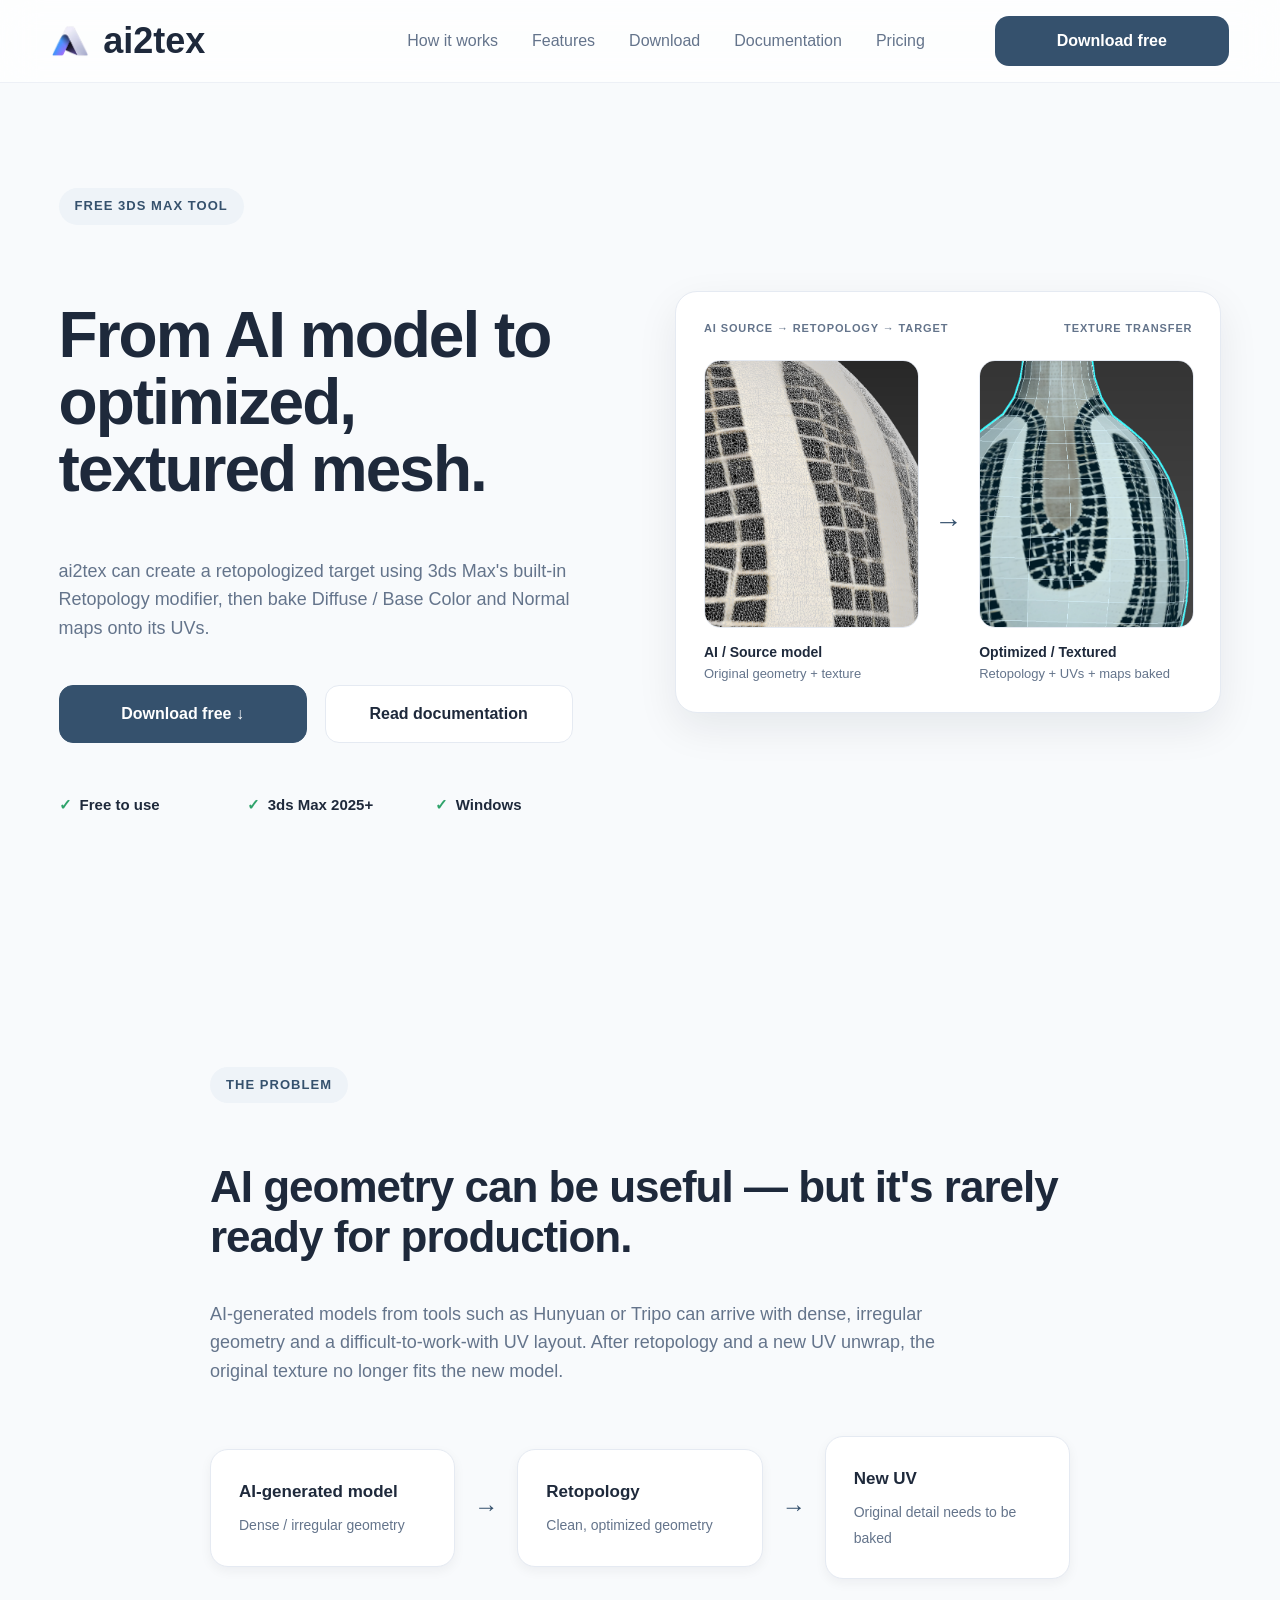
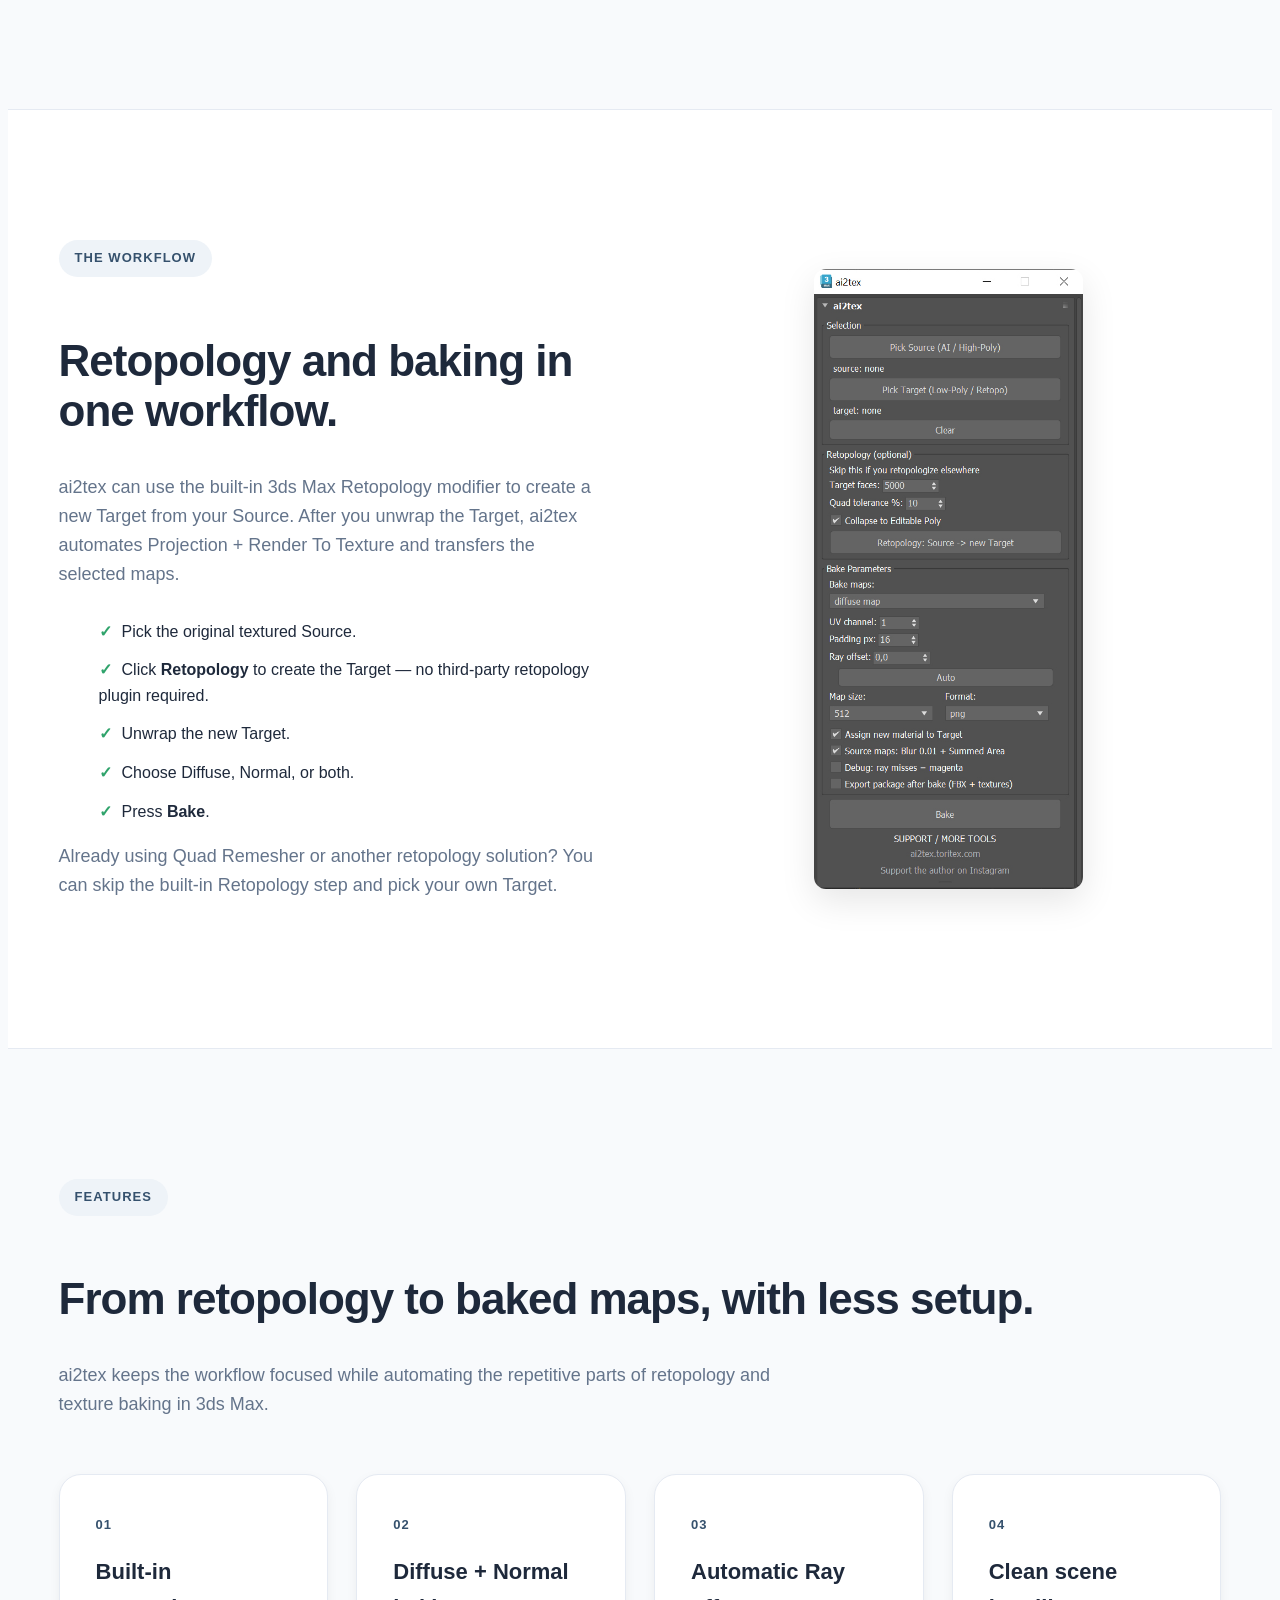
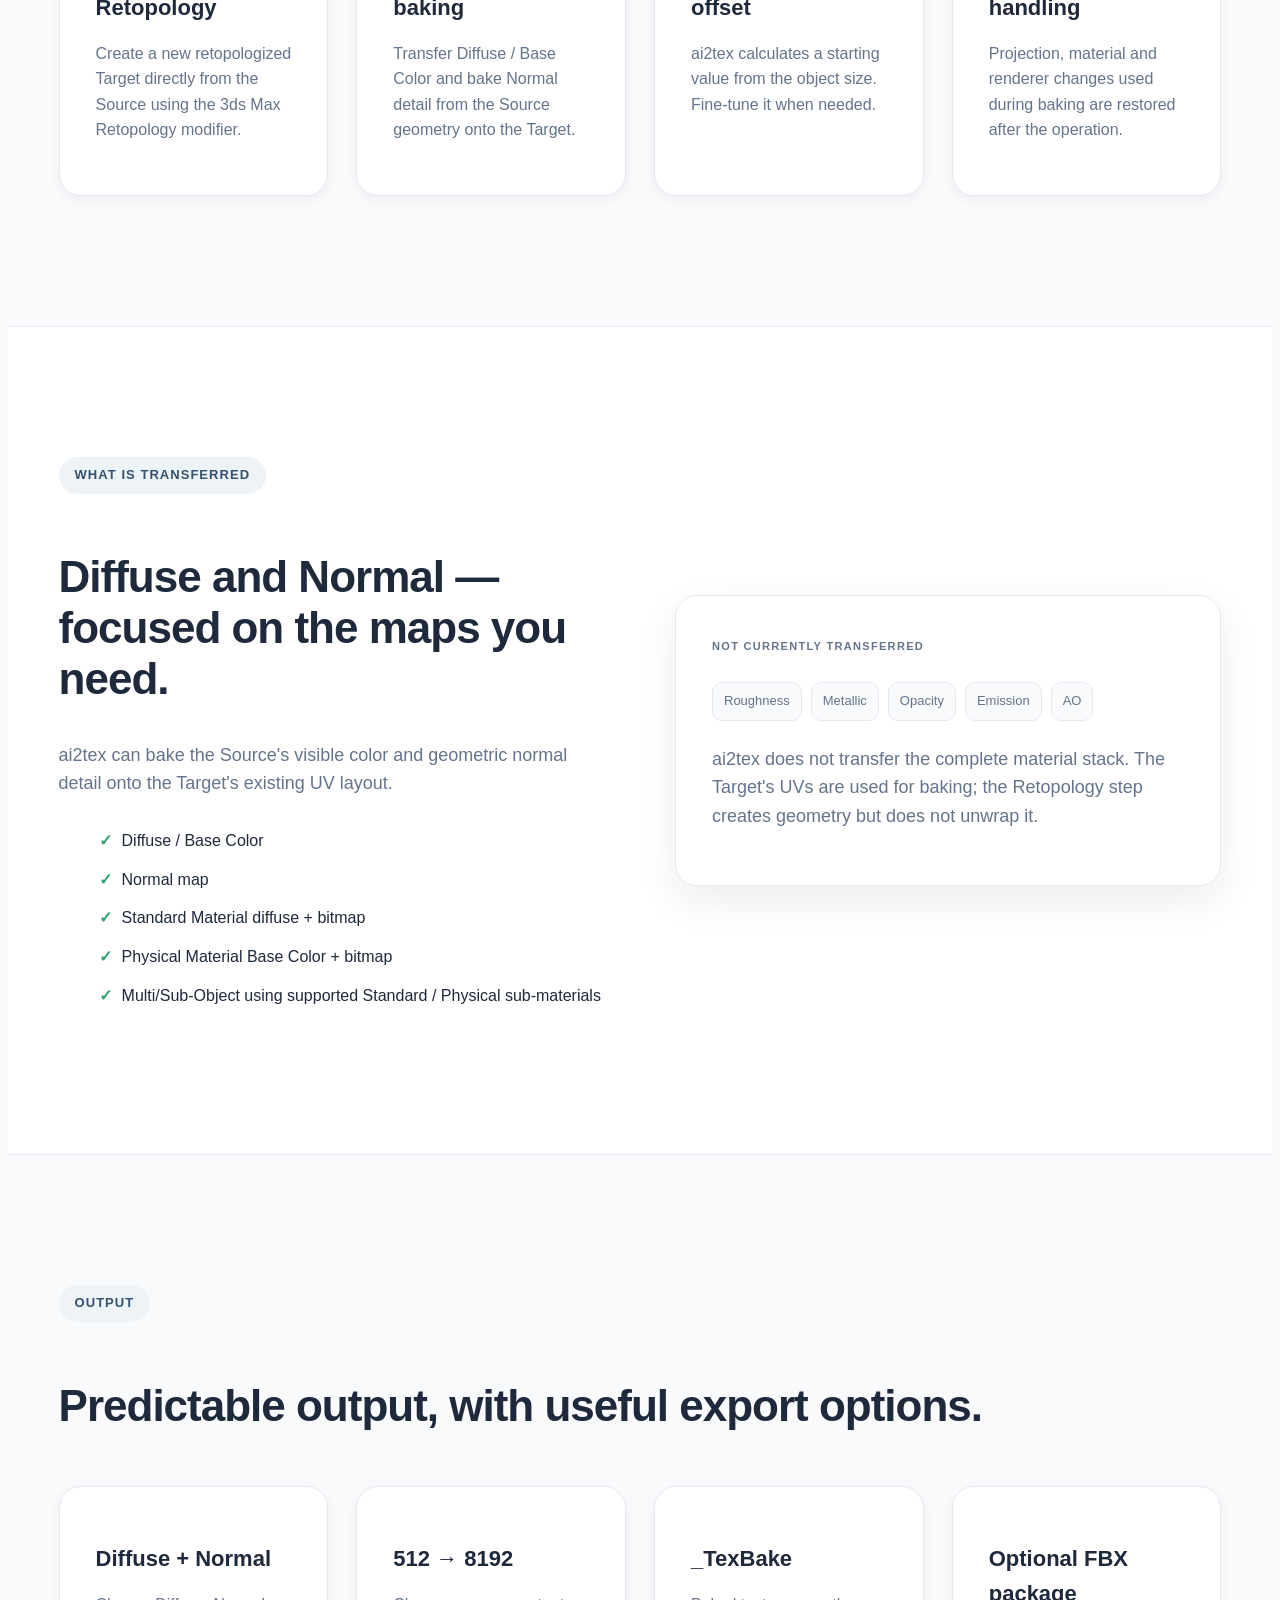
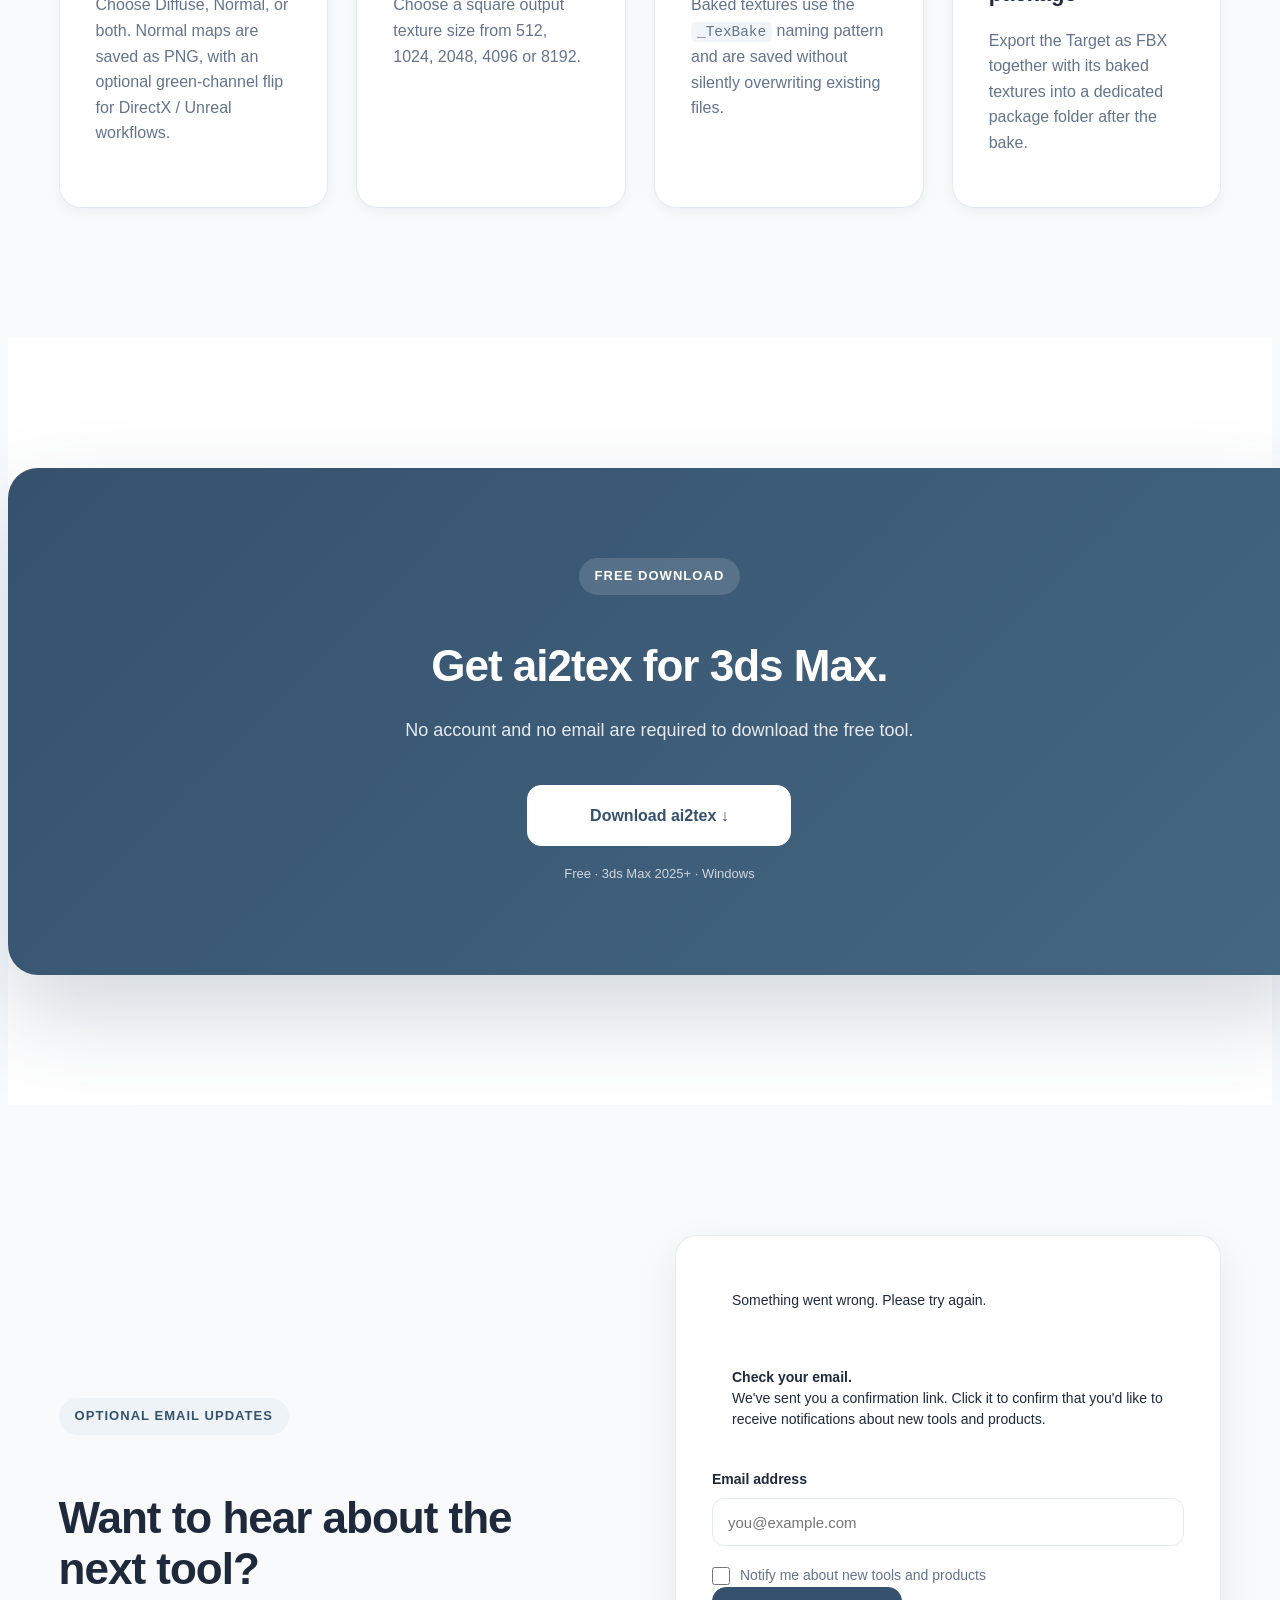
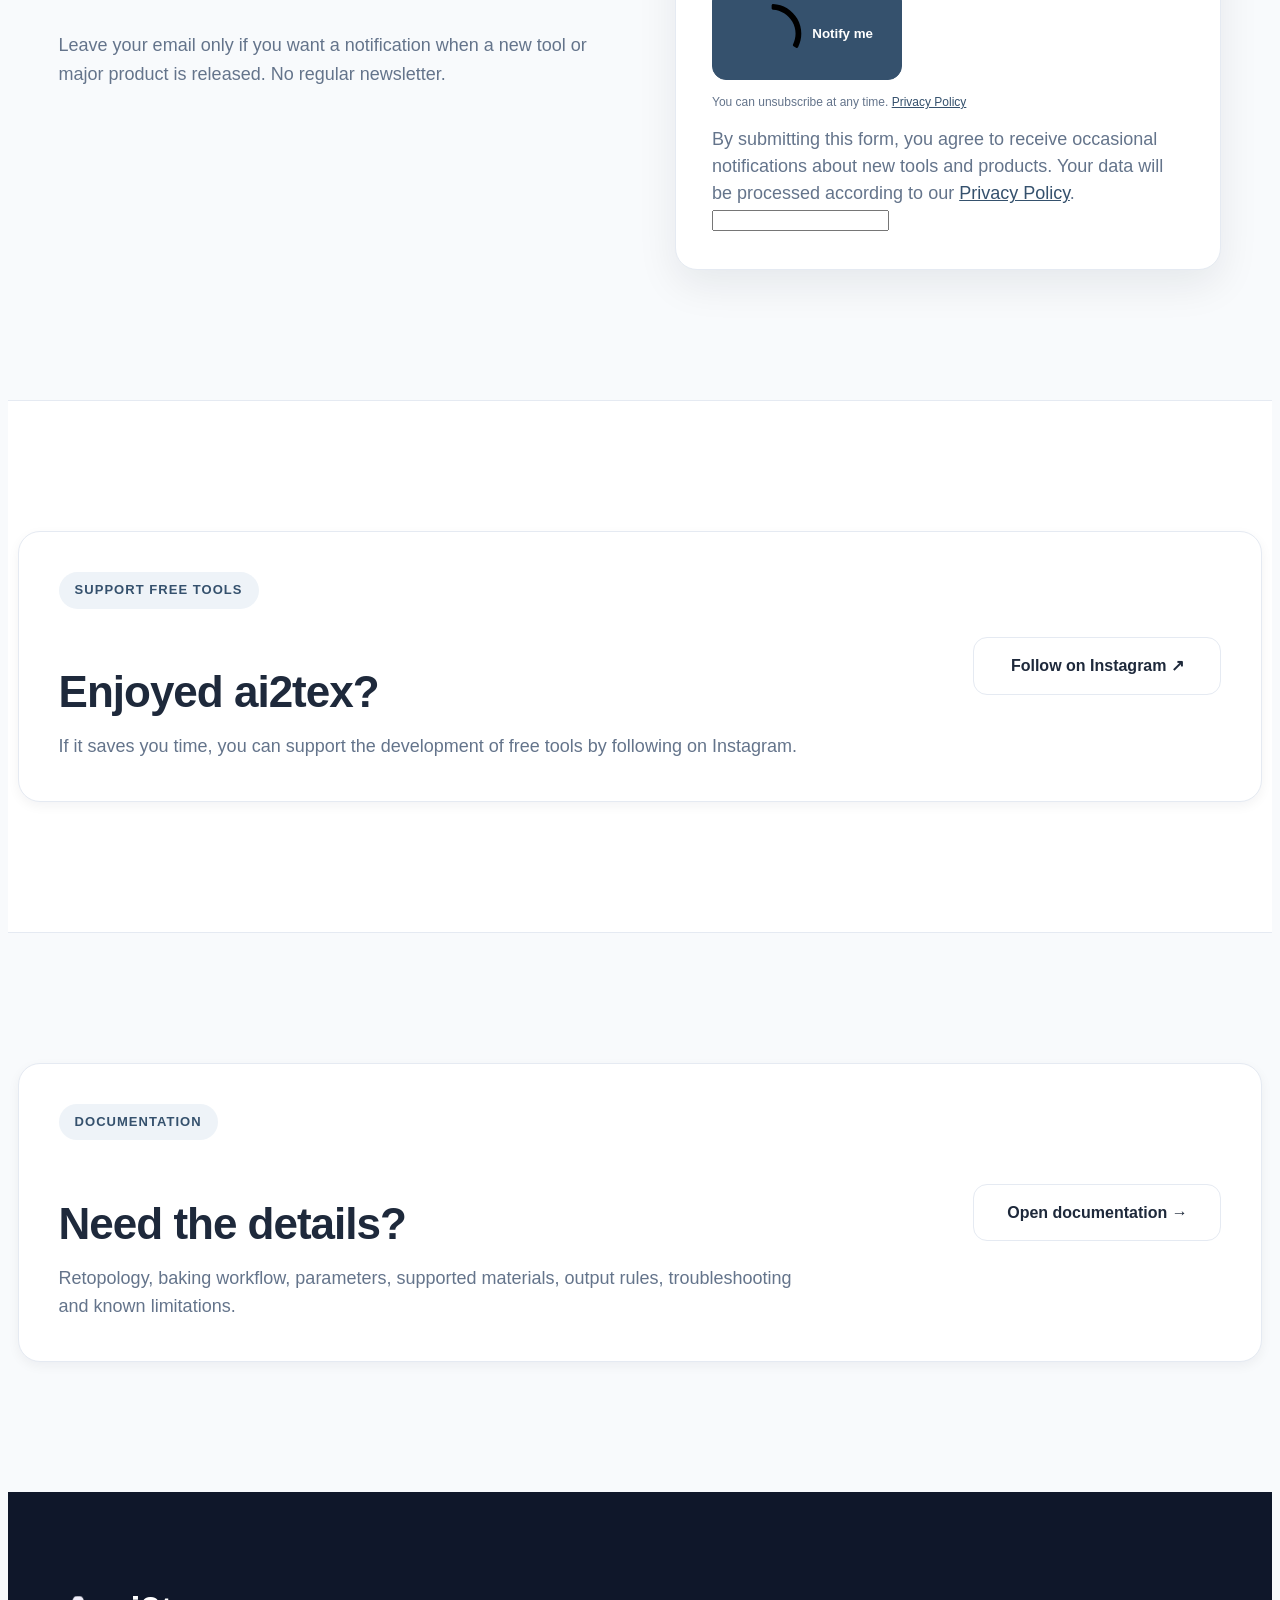
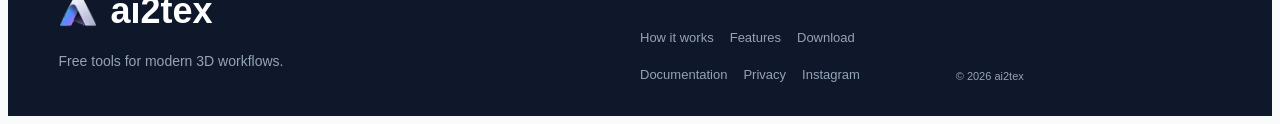
==== index.html @ 50cab3fb "Add files via upload" ====
<!doctype html>
<html lang="en">

<head>
<meta charset="utf-8">
<meta name="viewport" content="width=device-width,initial-scale=1">

<meta name="description" content="ai2tex is a free 3ds Max tool for retopologizing AI-generated models with built-in 3ds Max Retopology, then baking Diffuse / Base Color and Normal maps onto a UV-mapped target.">

<title>ai2tex — Free 3ds Max Retopology &amp; Texture Transfer Tool</title>

<link rel="canonical" href="https://ai2tex.toritex.com/">
<meta property="og:type" content="website">
<meta property="og:site_name" content="ai2tex">
<meta property="og:title" content="ai2tex — Free 3ds Max Retopology &amp; Texture Transfer Tool">
<meta property="og:description" content="Free 3ds Max tool for retopologizing AI-generated models with built-in 3ds Max Retopology, then baking Diffuse / Base Color and Normal maps onto a UV-mapped target.">
<meta property="og:url" content="https://ai2tex.toritex.com/">
<meta property="og:image" content="https://ai2tex.toritex.com/assets/ai2tex-after.jpg">
<meta name="twitter:card" content="summary_large_image">
<meta name="twitter:title" content="ai2tex — Free 3ds Max Retopology &amp; Texture Transfer Tool">
<meta name="twitter:description" content="Free 3ds Max tool for retopologizing AI-generated models with built-in 3ds Max Retopology, then baking Diffuse / Base Color and Normal maps onto a UV-mapped target.">
<meta name="twitter:image" content="https://ai2tex.toritex.com/assets/ai2tex-after.jpg">

<link rel="icon" href="assets/logo-light.svg" type="image/svg+xml">
<link rel="stylesheet" href="style.css">
<link
  rel="stylesheet"
  href="https://sibforms.com/forms/end-form/build/sib-styles.css"
>
<script type="application/ld+json">
{
  "@context": "https://schema.org",
  "@type": "SoftwareApplication",
  "name": "ai2tex",
  "url": "https://ai2tex.toritex.com/",
  "description": "Free 3ds Max tool for retopologizing AI-generated models with built-in 3ds Max Retopology, then baking Diffuse / Base Color and Normal maps onto a UV-mapped target.",
  "applicationCategory": "DesignApplication",
  "operatingSystem": "Windows",
  "downloadUrl": "https://ai2tex.toritex.com/downloads/ai2tex.zip",
  "softwareRequirements": "3ds Max 2025 or newer, Windows",
  "offers": {
    "@type": "Offer",
    "price": "0",
    "priceCurrency": "USD"
  }
}
</script>
</head>


<body>

<header class="header">
  <div class="container nav">

    <a class="brand" href="index.html">
      <img class="brand-mark" src="assets/logo-mark.svg" alt="">
      <span>ai2tex</span>
    </a>

    <nav class="navlinks">
      <a href="#how">How it works</a>
      <a href="#features">Features</a>
      <a href="#download">Download</a>
      <a href="documentation.html">Documentation</a>
      <a href="pricing.html">Pricing</a>
    </nav>

    <a class="navbtn" href="#download">Download free</a>

  </div>
</header>


<main>


<!-- =========================
     HERO
     ========================= -->

<section class="hero">

  <div class="container hero-grid">

    <div>

      <div class="eyebrow">FREE 3DS MAX TOOL</div>

      <h1>From AI model to optimized, textured mesh.</h1>

      <p class="lead">
        ai2tex can create a retopologized target using 3ds Max's built-in
        Retopology modifier, then bake Diffuse / Base Color and Normal maps
        onto its UVs.
      </p>

      <div class="actions">
        <a class="btn primary" href="#download">Download free ↓</a>
        <a class="btn secondary" href="documentation.html">Read documentation</a>
      </div>

      <div class="meta">
        <span>Free to use</span>
        <span>3ds Max 2025+</span>
        <span>Windows</span>
      </div>

    </div>


    <div class="hero-visual">

      <div class="visual-title">
        <span>AI SOURCE → RETOPOLOGY → TARGET</span>
        <span>TEXTURE TRANSFER</span>
      </div>

      <div class="models">

        <div class="model-card">

          <div class="model-image">
            <img src="assets/ai2tex-before.jpg" alt="AI generated source model">
          </div>

          <div class="model-label">AI / Source model</div>
          <div class="model-note">Original geometry + texture</div>

        </div>


        <div class="arrow">→</div>


        <div class="model-card">

          <div class="model-image">
            <img src="assets/ai2tex-after.jpg" alt="Optimized textured model">
          </div>

          <div class="model-label">Optimized / Textured</div>
          <div class="model-note">Retopology + UVs + maps baked</div>

        </div>

      </div>

    </div>

  </div>

</section>



<!-- =========================
     PROBLEM
     ========================= -->

<section class="section">

  <div class="container narrow">

    <div class="eyebrow">THE PROBLEM</div>

    <h2>AI geometry can be useful — but it's rarely ready for production.</h2>

    <p class="body">
      AI-generated models from tools such as Hunyuan or Tripo can arrive
      with dense, irregular geometry and a difficult-to-work-with UV layout.
      After retopology and a new UV unwrap, the original texture no longer
      fits the new model.
    </p>

    <div class="flow">

      <div class="flow-card">
        <b>AI-generated model</b>
        <span>Dense / irregular geometry</span>
      </div>

      <i class="flow-arrow">→</i>

      <div class="flow-card">
        <b>Retopology</b>
        <span>Clean, optimized geometry</span>
      </div>

      <i class="flow-arrow">→</i>

      <div class="flow-card">
        <b>New UV</b>
        <span>Original detail needs to be baked</span>
      </div>

    </div>

  </div>

</section>



<!-- =========================
     WORKFLOW
     ========================= -->

<section id="how" class="section soft">

  <div class="container two">

    <div>

      <div class="eyebrow">THE WORKFLOW</div>

      <h2>Retopology and baking in one workflow.</h2>

      <p class="body">
        ai2tex can use the built-in 3ds Max Retopology modifier to create
        a new Target from your Source. After you unwrap the Target,
        ai2tex automates Projection + Render To Texture and transfers
        the selected maps.
      </p>

      <ul class="clean">
        <li>Pick the original textured Source.</li>
        <li>Click <b>Retopology</b> to create the Target — no third-party retopology plugin required.</li>
        <li>Unwrap the new Target.</li>
        <li>Choose Diffuse, Normal, or both.</li>
        <li>Press <b>Bake</b>.</li>
      </ul>

      <p class="body">
        Already using Quad Remesher or another retopology solution?
        You can skip the built-in Retopology step and pick your own Target.
      </p>

    </div>


    <div class="workflow-image">

      <img
        src="assets/a2texui.jpg"
        alt="ai2tex interface in 3ds Max"
      >

    </div>

  </div>

</section>



<!-- =========================
     FEATURES
     ========================= -->

<section id="features" class="section">

  <div class="container">

    <div class="eyebrow">FEATURES</div>

    <h2>From retopology to baked maps, with less setup.</h2>

    <p class="body">
      ai2tex keeps the workflow focused while automating the repetitive
      parts of retopology and texture baking in 3ds Max.
    </p>


    <div class="cards four">

      <article class="card">

        <strong>01</strong>

        <h3>Built-in Retopology</h3>

        <p>
          Create a new retopologized Target directly from the Source
          using the 3ds Max Retopology modifier.
        </p>

      </article>


      <article class="card">

        <strong>02</strong>

        <h3>Diffuse + Normal baking</h3>

        <p>
          Transfer Diffuse / Base Color and bake Normal detail from
          the Source geometry onto the Target.
        </p>

      </article>


      <article class="card">

        <strong>03</strong>

        <h3>Automatic Ray offset</h3>

        <p>
          ai2tex calculates a starting value from the object size.
          Fine-tune it when needed.
        </p>

      </article>


      <article class="card">

        <strong>04</strong>

        <h3>Clean scene handling</h3>

        <p>
          Projection, material and renderer changes used during baking
          are restored after the operation.
        </p>

      </article>

    </div>

  </div>

</section>



<!-- =========================
     TRANSFER SCOPE
     ========================= -->

<section class="section soft">

  <div class="container two">

    <div>

      <div class="eyebrow">WHAT IS TRANSFERRED</div>

      <h2>Diffuse and Normal — focused on the maps you need.</h2>

      <p class="body">
        ai2tex can bake the Source's visible color and geometric normal
        detail onto the Target's existing UV layout.
      </p>

      <ul class="clean">
        <li>Diffuse / Base Color</li>
        <li>Normal map</li>
        <li>Standard Material diffuse + bitmap</li>
        <li>Physical Material Base Color + bitmap</li>
        <li>Multi/Sub-Object using supported Standard / Physical sub-materials</li>
      </ul>

    </div>


    <div class="scope">

      <small>NOT CURRENTLY TRANSFERRED</small>

      <div class="tags">
        <span class="tag">Roughness</span>
        <span class="tag">Metallic</span>
        <span class="tag">Opacity</span>
        <span class="tag">Emission</span>
        <span class="tag">AO</span>
      </div>

      <p class="body">
        ai2tex does not transfer the complete material stack.
        The Target's UVs are used for baking; the Retopology step
        creates geometry but does not unwrap it.
      </p>

    </div>

  </div>

</section>



<!-- =========================
     OUTPUT
     ========================= -->

<section class="section">

  <div class="container">

    <div class="eyebrow">OUTPUT</div>

    <h2>Predictable output, with useful export options.</h2>


    <div class="cards four">

      <article class="card">

        <h3>Diffuse + Normal</h3>

        <p>
          Choose Diffuse, Normal, or both. Normal maps are saved as PNG,
          with an optional green-channel flip for DirectX / Unreal workflows.
        </p>

      </article>


      <article class="card">

        <h3>512 → 8192</h3>

        <p>
          Choose a square output texture size from 512, 1024, 2048,
          4096 or 8192.
        </p>

      </article>


      <article class="card">

        <h3>_TexBake</h3>

        <p>
          Baked textures use the <span class="code">_TexBake</span>
          naming pattern and are saved without silently overwriting
          existing files.
        </p>

      </article>


      <article class="card">

        <h3>Optional FBX package</h3>

        <p>
          Export the Target as FBX together with its baked textures
          into a dedicated package folder after the bake.
        </p>

      </article>

    </div>

  </div>

</section>



<!-- =========================
     DOWNLOAD
     ========================= -->

<section id="download" class="section download">

  <div class="container download-box">

    <div class="eyebrow">FREE DOWNLOAD</div>

    <h2>Get ai2tex for 3ds Max.</h2>

    <p class="body">
      No account and no email are required to download the free tool.
    </p>

    <a class="btn primary large" href="downloads/ai2tex.zip">
      Download ai2tex ↓
    </a>

    <div class="download-meta">
      Free · 3ds Max 2025+ · Windows
    </div>

  </div>

</section>


<!-- =========================
     OPTIONAL EMAIL
     ========================= -->

<section class="section">

  <div class="container two">

    <div>

      <div class="eyebrow">OPTIONAL EMAIL UPDATES</div>

      <h2>Want to hear about the next tool?</h2>

      <p class="body">
        Leave your email only if you want a notification when a new tool
        or major product is released. No regular newsletter.
      </p>

    </div>


    <div class="email">

      <!-- Begin Brevo Form -->

      <div
        class="sib-form"
        style="text-align:left;background-color:transparent;padding:0!important;"
      >

        <div id="sib-form-container" class="sib-form-container">

          <!-- Error message -->

          <div
            id="error-message"
            class="sib-form-message-panel"
            role="alert"
          >

            <div class="sib-form-message-panel__text">

              <span class="sib-form-message-panel__inner-text">
                Something went wrong. Please try again.
              </span>

            </div>

          </div>


          <!-- Success message -->

          <div
            id="success-message"
            class="sib-form-message-panel"
            role="status"
          >

            <div class="sib-form-message-panel__text">

              <span class="sib-form-message-panel__inner-text">
                <strong>Check your email.</strong><br>
                We've sent you a confirmation link. Click it to confirm that
                you'd like to receive notifications about new tools and products.
              </span>

            </div>

          </div>


          <div
            id="sib-container"
            class="sib-container sib-container--medium sib-container--vertical"
            style="
              text-align:left;
              background-color:transparent;
              max-width:none;
              border:0;
              padding:0!important;
            "
          >

            <form
              id="sib-form"
              method="POST"
              action="https://bb0e4446.sibforms.com/serve/[base64]"
              data-type="subscription"
            >

              <!-- Email -->

              <div class="sib-form-block">

                <div class="form__entry entry_block">

                  <div class="form__label-row">

                    <div class="entry__field">

                      <label
                        class="entry__label"
                        for="EMAIL"
                      >
                        Email address
                      </label>

                      <input
                        class="input"
                        type="email"
                        id="EMAIL"
                        name="EMAIL"
                        autocomplete="email"
                        placeholder="you@example.com"
                        data-required="true"
                        required
                      >

                    </div>

                  </div>


                  <label
                    class="entry__error entry__error--primary"
                  ></label>

                </div>

              </div>


              <!-- Checkbox -->

              <div class="sib-form-block sib-optin" data-required="true">

                <div class="form__entry entry_block">

                  <div class="entry__choice">

                    <label>

                      <input
                        type="checkbox"
                        id="OPT_IN"
                        name="OPT_IN"
                        value="1"
                        required
                      >

                      <span>
                        Notify me about new tools and products
                      </span>

                    </label>

                  </div>

                  <label
                    class="entry__error entry__error--primary"
                  ></label>

                </div>

              </div>


              <!-- Submit button -->

              <div class="sib-form-block">

                <button
                  class="sib-form-block__button sib-form-block__button-with-loader btn primary"
                  form="sib-form"
                  type="submit"
                >

                  <svg
                    class="icon clickable__icon progress-indicator__icon sib-hide-loader-icon"
                    viewBox="0 0 512 512"
                    aria-hidden="true"
                  >
                    <path d="M460.116 373.846l-20.823-12.022c-5.541-3.199-7.54-10.159-4.663-15.874 30.137-59.886 28.343-131.652-5.386-189.946-33.641-58.394-94.896-95.833-161.827-99.676C261.028 55.961 256 50.751 256 44.352V20.309c0-6.904 5.808-12.337 12.703-11.982 83.556 4.306 160.163 50.864 202.11 123.677 42.063 72.696 44.079 162.316 6.031 236.832-3.14 6.148-10.75 8.461-16.728 5.01z"></path>
                  </svg>

                  Notify me

                </button>

              </div>


              <!-- Privacy -->

              <div class="sib-form-block">

                <p class="fine">

                  You can unsubscribe at any time.
                  <a href="privacy.html">Privacy Policy</a>

                </p>

                <div class="sib-form__declaration">

                  <p>
                    By submitting this form, you agree to receive occasional
                    notifications about new tools and products. Your data will be
                    processed according to our
                    <a href="privacy.html">Privacy Policy</a>.
                  </p>

                </div>

              </div>


              <!-- Brevo honeypot -->

              <input
                type="text"
                name="email_address_check"
                value=""
                class="input--hidden"
                tabindex="-1"
                autocomplete="off"
              >

              <!-- Brevo hidden fields -->

              <input
                type="hidden"
                name="locale"
                value="en"
              >

              <input
                type="hidden"
                name="html_type"
                value="simple"
              >

            </form>

          </div>

        </div>

      </div>

      <!-- End Brevo Form -->

    </div>

  </div>

</section>





<!-- =========================
     SUPPORT
     ========================= -->

<section class="section soft">

  <div class="container callout">

    <div>

      <div class="eyebrow">SUPPORT FREE TOOLS</div>

      <h2>Enjoyed ai2tex?</h2>

      <p class="body">
        If it saves you time, you can support the development of free tools
        by following on Instagram.
      </p>

    </div>

    <a
      class="btn secondary"
      href="https://www.instagram.com/alexander_brikulskiy/"
      target="_blank"
      rel="noopener"
    >
      Follow on Instagram ↗
    </a>

  </div>

</section>



<!-- =========================
     DOCUMENTATION
     ========================= -->

<section class="section">

  <div class="container callout">

    <div>

      <div class="eyebrow">DOCUMENTATION</div>

      <h2>Need the details?</h2>

      <p class="body">
        Retopology, baking workflow, parameters, supported materials,
        output rules, troubleshooting and known limitations.
      </p>

    </div>

    <a class="btn secondary" href="documentation.html">
      Open documentation →
    </a>

  </div>

</section>


</main>



<!-- =========================
     FOOTER
     ========================= -->

<footer class="footer">

  <div class="container footer-grid">

    <div>

      <a class="brand" href="index.html">

        <img
          class="brand-mark"
          src="assets/logo-mark.svg"
          alt=""
        >

        <span>ai2tex</span>

      </a>

      <p>Free tools for modern 3D workflows.</p>

    </div>


    <div class="footer-links">

      <a href="#how">How it works</a>
      <a href="#features">Features</a>
      <a href="#download">Download</a>
      <a href="documentation.html">Documentation</a>
      <a href="privacy.html">Privacy</a>

      <a
        href="https://www.instagram.com/alexander_brikulskiy/"
        target="_blank"
        rel="noopener"
      >
        Instagram
      </a>

    </div>


    <small>© 2026 ai2tex</small>

  </div>

</footer>


<script src="script.js"></script>

<!-- Brevo form config: required by main.js (validation messages, locale, success-message behavior). Do not remove. -->
<script>
window.REQUIRED_CODE_ERROR_MESSAGE = 'Please choose a country code';
window.LOCALE = 'en';
window.EMAIL_INVALID_MESSAGE = window.SMS_INVALID_MESSAGE = "The information provided is invalid. Please review the field format and try again.";
window.REQUIRED_ERROR_MESSAGE = "This field cannot be left blank. ";
window.GENERIC_INVALID_MESSAGE = "The information provided is invalid. Please review the field format and try again.";
window.REQUIRED_MULTISELECT_MESSAGE = 'Please select at least 1 option';
window.translation = {
  common: {
    selectedList: '{quantity} list selected',
    selectedLists: '{quantity} lists selected'
  }
};
var AUTOHIDE = Boolean(1);
</script>
<script defer src="https://sibforms.com/forms/end-form/build/main.js"></script>
</body>
</html>
---- style.css ----
```css
*, *:before, *:after {
  margin: 0;
  padding: 0;
  box-sizing: border-box;
}

:root {
  --primary: #35516D;
  --primary-hover: #446782;
  --background: #F8FAFC;
  --surface: #FFF;
  --border: #E5EAF2;
  --text: #1E293B;
  --text-light: #64748B;
  --success: #2FA36B;
  --radius: 18px;
  --shadow-small: 0 4px 12px rgba(15,23,42,.05);
  --shadow-medium: 0 15px 40px rgba(15,23,42,.08);
  --shadow-large: 0 35px 80px rgba(15,23,42,.12);
  --container: 1240px;
}

html {
  scroll-behavior: smooth;
}

body {
  font-family: "Inter", sans-serif;
  background: var(--background);
  color: var(--text);
  line-height: 1.6;
  overflow-x: hidden;
}

a {
  color: inherit;
  text-decoration: none;
}

img {
  display: block;
  max-width: 100%;
  height: auto;
}

.container {
  width: min(var(--container), 92%);
  margin: auto;
}

.narrow {
  max-width: 860px;
}

h1 {
  font-size: 64px;
  line-height: 1.05;
  font-weight: 800;
  letter-spacing: -2px;
}

h2 {
  font-size: 44px;
  line-height: 1.15;
  font-weight: 700;
  letter-spacing: -1px;
}

h3 {
  font-size: 22px;
  font-weight: 700;
}

p {
  color: var(--text-light);
  font-size: 18px;
}


/* =========================
   HEADER
   ========================= */

.header {
  position: fixed;
  width: 100%;
  top: 0;
  left: 0;
  z-index: 1000;
  backdrop-filter: blur(18px);
  background: rgba(255,255,255,.75);
  border-bottom: 1px solid rgba(229,234,242,.7);
}

.nav {
  display: flex;
  align-items: center;
  justify-content: space-between;
  height: 82px;
}

.brand {
  display: flex;
  align-items: center;
  gap: 14px;
  font-weight: 700;
  font-size: 36px;
  flex-shrink: 0;
}

.brand-mark {
  width: 38px;
  height: 38px;
  object-fit: contain;
  flex-shrink: 0;
}

.navlinks {
  display: flex;
  align-items: center;
  gap: 34px;
  margin-left: auto;
}

.navlinks a {
  color: var(--text-light);
  font-size: 16px;
  transition: .25s;
}

.navlinks a:hover {
  color: var(--text);
}

.navbtn {
  display: inline-flex;
  align-items: center;
  justify-content: center;
  min-width: 190px;
  padding: 12px 22px;
  border-radius: 14px;
  background: var(--primary);
  color: #fff;
  font-weight: 600;
  margin-left: 70px;
  transition: .25s;
}

.navbtn:hover {
  background: var(--primary-hover);
  transform: translateY(-2px);
  box-shadow: var(--shadow-medium);
}


/* =========================
   BUTTONS
   ========================= */

.btn {
  display: inline-flex;
  align-items: center;
  justify-content: center;
  gap: 10px;
  border-radius: 14px;
  transition: .25s;
  font-weight: 600;
  white-space: nowrap;
  min-width: 190px;
  padding: 15px 28px;
  border: 1px solid var(--border);
}

.btn.primary {
  background: var(--primary);
  color: #fff;
  border-color: var(--primary);
}

.btn.primary:hover {
  background: var(--primary-hover);
  transform: translateY(-2px);
  box-shadow: var(--shadow-medium);
}

.btn.secondary {
  background: #fff;
  color: var(--text);
  border-color: var(--border);
}

.btn.secondary:hover {
  transform: translateY(-2px);
  box-shadow: var(--shadow-small);
}

.btn.large {
  padding: 17px 36px;
}


/* =========================
   HERO
   ========================= */

.hero {
  padding-top: 180px;
  padding-bottom: 120px;
}

.hero-grid {
  display: grid;
  grid-template-columns: 1fr 1fr;
  gap: 70px;
  align-items: center;
}

.hero-logo {
  display: none;
}

.eyebrow {
  display: inline-flex;
  padding: 8px 16px;
  border-radius: 100px;
  background: #EEF3F8;
  color: var(--primary);
  font-size: 13px;
  font-weight: 700;
  letter-spacing: .08em;
  text-transform: uppercase;
  margin-bottom: 22px;
}

.hero .eyebrow {
  margin-bottom: 24px;
}

.lead {
  margin-top: 28px;
  max-width: 620px;
}

.actions {
  display: flex;
  gap: 18px;
  margin-top: 42px;
}

.meta {
  display: grid;
  grid-template-columns: repeat(3,1fr);
  gap: 18px;
  margin-top: 50px;
  color: var(--text);
  font-weight: 600;
  font-size: 15px;
}

.meta span::before {
  content: "✓";
  color: var(--success);
  margin-right: 8px;
}


/* =========================
   HERO VISUAL
   ========================= */

.hero-visual {
  position: relative;
  background: #fff;
  border: 1px solid var(--border);
  border-radius: 22px;
  padding: 28px;
  box-shadow: var(--shadow-medium);
}

.visual-title {
  display: flex;
  justify-content: space-between;
  color: var(--text-light);
  font-size: 11px;
  font-weight: 700;
  letter-spacing: .08em;
  margin-bottom: 22px;
}

.models {
  display: grid;
  grid-template-columns: minmax(0, 1fr) 34px minmax(0, 1fr);
  gap: 14px;
  align-items: center;
}

.model-card {
  min-width: 0;
}

.model-image {
  width: 100%;
  aspect-ratio: 4 / 5;
  overflow: hidden;
  border-radius: 16px;
  background: #F1F5F9;
  border: 1px solid var(--border);
}

.model-image img {
  width: 100%;
  height: 100%;
  display: block;
  object-fit: cover;
}

.arrow {
  font-size: 28px;
  line-height: 1;
  color: var(--primary);
  text-align: center;
  font-weight: 400;
}

.model-label {
  font-weight: 700;
  font-size: 14px;
  margin-top: 13px;
}

.model-note {
  font-size: 13px;
  color: var(--text-light);
}

.bake-pill {
  margin: 22px auto 0;
  width: max-content;
  padding: 8px 16px;
  border-radius: 999px;
  background: #EEF3F8;
  color: var(--primary);
  font-size: 11px;
  font-weight: 700;
  letter-spacing: .06em;
}


/* =========================
   SECTIONS
   ========================= */

.section {
  padding: 130px 0;
}

.soft {
  background: #fff;
  border-top: 1px solid var(--border);
  border-bottom: 1px solid var(--border);
}

.body {
  max-width: 760px;
}

.two {
  display: grid;
  grid-template-columns: 1fr 1fr;
  gap: 70px;
  align-items: center;
}

.clean {
  list-style: none;
  margin-top: 30px;
  display: grid;
  gap: 13px;
}

.clean li {
  font-size: 16px;
  color: var(--text);
}

.clean li::before {
  content: "✓";
  color: var(--success);
  font-weight: 800;
  margin-right: 10px;
}

.flow {
  display: grid;
  grid-template-columns: 1fr 34px 1fr 34px 1fr;
  gap: 14px;
  align-items: center;
  margin-top: 50px;
}

.flow-card {
  background: #fff;
  border: 1px solid var(--border);
  border-radius: 18px;
  padding: 28px;
  box-shadow: var(--shadow-small);
}

.flow-card b {
  display: block;
  font-size: 17px;
  margin-bottom: 7px;
}

.flow-card span {
  font-size: 14px;
  color: var(--text-light);
}

.flow-arrow {
  font-style: normal;
  text-align: center;
  color: var(--primary);
  font-size: 24px;
}


/* =========================
   WORKFLOW IMAGE
   ========================= */

.workflow-image {
  display: flex;
  justify-content: center;
  align-items: center;
}

.workflow-image img {
  display: block;
  width: auto;
  max-width: 100%;
  max-height: 620px;
  height: auto;
  border-radius: 12px;
  box-shadow: 0 12px 35px rgba(0,0,0,.10);
}


.scope,
.email {
  background: #fff;
  border: 1px solid var(--border);
  border-radius: 22px;
  padding: 28px;
  box-shadow: var(--shadow-medium);
}

.cards {
  display: grid;
  gap: 28px;
  margin-top: 55px;
}

.four {
  grid-template-columns: repeat(4,1fr);
}

.card {
  background: #fff;
  border: 1px solid var(--border);
  border-radius: 22px;
  padding: 36px;
  transition: .28s ease;
  box-shadow: var(--shadow-small);
}

.card:hover {
  transform: translateY(-6px);
  box-shadow: var(--shadow-large);
}

.card strong {
  color: var(--primary);
  font-size: 13px;
  letter-spacing: .08em;
}

.card h3 {
  margin: 18px 0 14px;
}

.card p {
  font-size: 16px;
}

.scope {
  padding: 36px;
}

.scope small {
  color: var(--text-light);
  font-size: 11px;
  letter-spacing: .12em;
  font-weight: 700;
}

.tags {
  display: flex;
  flex-wrap: wrap;
  gap: 9px;
  margin: 24px 0;
}

.tag {
  padding: 8px 11px;
  border: 1px solid var(--border);
  border-radius: 10px;
  color: var(--text-light);
  font-size: 13px;
  background: #F8FAFC;
}

.code {
  font-family: ui-monospace,SFMono-Regular,Consolas,monospace;
  font-size: .9em;
  background: #F1F5F9;
  padding: 2px 6px;
  border-radius: 5px;
}


/* =========================
   DOWNLOAD
   ========================= */

.download {
  background: #fff;
}

.download-box {
  background: linear-gradient(135deg,#35516D 0%,#446782 100%);
  color: #fff;
  border-radius: 30px;
  padding: 90px 70px;
  text-align: center;
  box-shadow: 0 40px 90px rgba(53,81,109,.22);
}

.download-box .eyebrow {
  background: rgba(255,255,255,.14);
  color: #fff;
}

.download-box h2 {
  color: #fff;
  margin: 24px 0;
}

.download-box .body {
  color: rgba(255,255,255,.88);
  margin: 0 auto 40px;
}

.download-box .primary {
  background: #fff;
  color: var(--primary);
  border-color: #fff;
}

.download-box .primary:hover {
  background: #F4F7FA;
}

.download-meta {
  margin-top: 18px;
  color: rgba(255,255,255,.75);
  font-size: 13px;
}


/* =========================
   EMAIL
   ========================= */

.email {
  padding: 36px;
}

.email label[for="EMAIL"] {
  font-weight: 600;
  font-size: 14px;
  display: block;
  margin-bottom: 8px;
}

.email-row {
  display: flex;
  gap: 12px;
}

.email-row button {
  cursor: pointer;
}

.email-row input {
  flex: 1;
  min-width: 0;
  border: 1px solid var(--border);
  border-radius: 12px;
  padding: 14px 15px;
  font: inherit;
  color: var(--text);
  background: #fff;
}

.consent {
  display: flex;
  gap: 10px;
  margin-top: 18px;
  font-size: 14px;
}

.consent input {
  margin-top: 5px;
  accent-color: var(--primary);
}

.fine {
  font-size: 12px !important;
  margin-top: 13px;
}

.fine a {
  text-decoration: underline;
}

.callout {
  display: flex;
  align-items: center;
  justify-content: space-between;
  gap: 40px;
  background: #fff;
  border: 1px solid var(--border);
  border-radius: 22px;
  padding: 40px;
  box-shadow: var(--shadow-small);
}

.callout h2 {
  margin-bottom: 14px;
}

.callout .body {
  margin: 0;
}


/* =========================
   DOCUMENTATION
   ========================= */

.docs-hero {
  padding-top: 165px;
  padding-bottom: 75px;
  background: #fff;
  border-bottom: 1px solid var(--border);
}

.docs-hero .lead {
  max-width: 760px;
}

.docs-layout {
  display: grid;
  grid-template-columns: 250px minmax(0, 1fr);
  gap: 70px;
  padding-top: 75px;
  padding-bottom: 120px;
}

.toc {
  position: sticky;
  top: 115px;
  align-self: start;
  display: grid;
  gap: 9px;
}

.toc b {
  font-size: 12px;
  letter-spacing: .1em;
  color: var(--text-light);
  margin-bottom: 8px;
}

.toc a {
  font-size: 14px;
  color: var(--text-light);
  padding: 6px 0;
}

.toc a:hover {
  color: var(--primary);
}

.doc {
  min-width: 0;
}

.doc section {
  padding: 0 0 80px;
  margin-bottom: 80px;
  border-bottom: 1px solid var(--border);
}

.doc section:last-child {
  border-bottom: 0;
}

.doc h2 {
  margin: 8px 0 22px;
}

.doc h3 {
  margin: 30px 0 15px;
  font-size: 22px;
}

.doc p {
  margin: 0 0 18px;
  font-size: 16px;
}

.doc ul,
.doc ol {
  padding-left: 24px;
  margin: 18px 0;
}

.doc li {
  font-size: 16px;
  color: var(--text);
  margin: 9px 0;
  overflow-wrap: break-word;
}

.doc p {
  overflow-wrap: break-word;
}

.table-wrap {
  overflow: auto;
  border: 1px solid var(--border);
  border-radius: 18px;
  background: #fff;
  box-shadow: var(--shadow-small);
  margin-top: 28px;
}

table {
  width: 100%;
  border-collapse: collapse;
  min-width: 650px;
}

th,
td {
  text-align: left;
  padding: 15px 17px;
  border-bottom: 1px solid var(--border);
  font-size: 14px;
  vertical-align: top;
}

th {
  background: #F8FAFC;
  color: var(--text);
  font-weight: 700;
}

tr:last-child td {
  border-bottom: 0;
}

.step {
  display: grid;
  grid-template-columns: 38px minmax(0, 1fr);
  gap: 15px;
  align-items: start;
  padding: 18px 0;
  border-top: 1px solid var(--border);
  font-size: 15px;
  line-height: 1.6;
  overflow-wrap: break-word;
}

.step strong {
  width: 32px;
  height: 32px;
  border-radius: 50%;
  background: var(--primary);
  color: #fff;
  display: flex;
  align-items: center;
  justify-content: center;
  flex-shrink: 0;
}

.note {
  margin-top: 22px;
  padding: 18px 20px;
  border-left: 4px solid var(--primary);
  background: #EEF3F8;
  border-radius: 0 12px 12px 0;
  font-size: 14px;
}


/* =========================
   FOOTER
   ========================= */

.footer {
  background: #0F172A;
  color: #CBD5E1;
  padding: 90px 0 30px;
}

.footer-grid {
  display: grid;
  grid-template-columns: 2fr 1fr 1fr;
  gap: 50px;
  align-items: end;
}

.footer .brand {
  color: #fff;
}

.footer p {
  font-size: 14px;
  color: #94A3B8;
  margin-top: 10px;
}

.footer-links {
  display: flex;
  flex-wrap: wrap;
  gap: 16px;
}

.footer-links a {
  font-size: 13px;
  color: #94A3B8;
}

.footer-links a:hover {
  color: #fff;
}

.footer small {
  font-size: 11px;
  color: #94A3B8;
}


/* =========================
   TABLET
   ========================= */

@media(max-width:1100px) {

  .hero-grid,
  .two {
    grid-template-columns: 1fr;
  }

  .four {
    grid-template-columns: repeat(2,1fr);
  }

  .docs-layout {
    grid-template-columns: 1fr;
  }

  .toc {
    position: static;
    display: flex;
    flex-wrap: wrap;
    gap: 8px 18px;
    padding-bottom: 30px;
  }

  .footer-grid {
    grid-template-columns: 1fr 1fr;
  }

  .navbtn {
    margin-left: 30px;
  }
}


/* =========================
   MOBILE
   ========================= */

@media(max-width:768px) {

  h1 {
    font-size: 46px;
  }

  h2 {
    font-size: 34px;
  }

  .navlinks {
    display: none;
  }

  .navbtn {
    margin-left: auto;
    min-width: auto;
    padding: 12px 16px;
  }

  .hero-logo {
    width: 280px;
  }

  .actions {
    flex-direction: column;
  }

  .meta {
    grid-template-columns: 1fr;
  }

  .four {
    grid-template-columns: 1fr;
  }

  .flow {
    grid-template-columns: 1fr;
  }

  .flow-arrow {
    transform: rotate(90deg);
  }

  .models {
    grid-template-columns: 1fr;
    gap: 18px;
  }

  .model-image {
    aspect-ratio: 4 / 5;
  }

  .arrow {
    transform: rotate(90deg);
    justify-self: center;
    margin: 2px 0;
  }

  .download-box {
    padding: 60px 30px;
  }

  .email-row {
    flex-direction: column;
  }

  .callout {
    align-items: flex-start;
    flex-direction: column;
  }

  .footer-grid {
    grid-template-columns: 1fr;
  }

  .brand {
    font-size: 30px;
  }
}


/* =========================
   SMALL MOBILE
   ========================= */

@media(max-width:480px) {

  .container {
    width: 94%;
  }

  .hero {
    padding-top: 135px;
  }

  .section {
    padding: 95px 0;
  }

  .brand-mark {
    width: 34px;
    height: 34px;
  }

  .nav {
    height: 74px;
  }

  .hero-logo {
    width: 250px;
  }
}
```css
/* =========================
   BREVO FORM
   ========================= */

#sib-form-container {
  width: 100%;
}

#sib-container {
  width: 100% !important;
  max-width: none !important;
  padding: 0 !important;
  background: transparent !important;
  border: 0 !important;
}

#sib-form {
  font-family: inherit !important;
}

#sib-form .entry__label {
  font-family: inherit !important;
  font-size: 14px !important;
  font-weight: 600 !important;
  color: var(--text) !important;
  margin-bottom: 8px !important;
}

#sib-form input[type="email"] {
  width: 100% !important;
  min-height: 48px !important;
  padding: 13px 15px !important;
  border: 1px solid var(--border) !important;
  border-radius: 12px !important;
  background: #fff !important;
  color: var(--text) !important;
  font-family: inherit !important;
  font-size: 15px !important;
  box-sizing: border-box !important;
}

#sib-form input[type="email"]:focus {
  outline: none !important;
  border-color: var(--primary) !important;
  box-shadow: 0 0 0 3px rgba(53, 81, 109, 0.10) !important;
}

#sib-form .entry__field {
  border: 0 !important;
  padding: 0 !important;
  background: transparent !important;
}

#sib-form button {
  font-family: inherit !important;
}

#sib-form .entry__choice {
  font-size: 14px !important;
  color: var(--text-light) !important;
}

#sib-form .entry__choice label {
  color: var(--text-light) !important;
}

#sib-form a {
  color: var(--primary) !important;
}

#success-message {
  margin-bottom: 0 !important;
  padding: 20px 22px !important;
}

#success-message strong {
  color: var(--text) !important;
}

#error-message {
  border-radius: 14px !important;
}

/* Hide Brevo branding/footer inside the embedded form */
.sib-form .sib-form-block__form-footer {
  display: none !important;
}
/* =========================
   AI2TEX BREVO LAYOUT
   ========================= */

.ai2tex-email-row {
  display: flex;
  align-items: flex-end;
  gap: 12px;
}

.ai2tex-email-row .entry__field {
  flex: 1;
  min-width: 0;
}

.ai2tex-email-row .entry__label {
  display: block !important;
  margin-bottom: 8px !important;
}

.ai2tex-email-row button {
  flex: 0 0 auto;
  min-height: 48px;
  white-space: nowrap;
  cursor: pointer;
}

#sib-form .entry__choice {
  margin-top: 18px !important;
  padding-left: 0 !important;
  text-indent: 0 !important;
}

#sib-form .entry__choice label {
  display: flex !important;
  align-items: flex-start !important;
  gap: 10px !important;
}

#sib-form .entry__choice input[type="checkbox"] {
  appearance: auto !important;
  -webkit-appearance: auto !important;
  width: 18px !important;
  height: 18px !important;
  min-width: 18px !important;
  flex: 0 0 18px !important;
  margin: 3px 0 0 !important;
  padding: 0 !important;
  position: static !important;
  opacity: 1 !important;
}

.sib-form__declaration {
  margin-top: 14px;
  font-size: 12px;
  line-height: 1.5;
  color: var(--text-light);
}

.sib-form__declaration p {
  margin: 0;
}

.sib-form__declaration a {
  text-decoration: underline;
}

#sib-form .entry__error {
  color: #B3261E !important;
  font-size: 13px !important;
  margin-top: 6px !important;
}

#success-message,
#error-message {
  margin-bottom: 20px !important;
  padding: 18px 20px !important;
  border-radius: 12px !important;
  font-family: inherit !important;
  font-size: 14px !important;
  line-height: 1.5 !important;
}

#success-message .sib-form-message-panel__text,
#error-message .sib-form-message-panel__text {
  font-family: inherit !important;
}

@media (max-width: 700px) {

  .ai2tex-email-row {
    flex-direction: column;
    align-items: stretch;
  }

  .ai2tex-email-row button {
    width: 100%;
  }

}
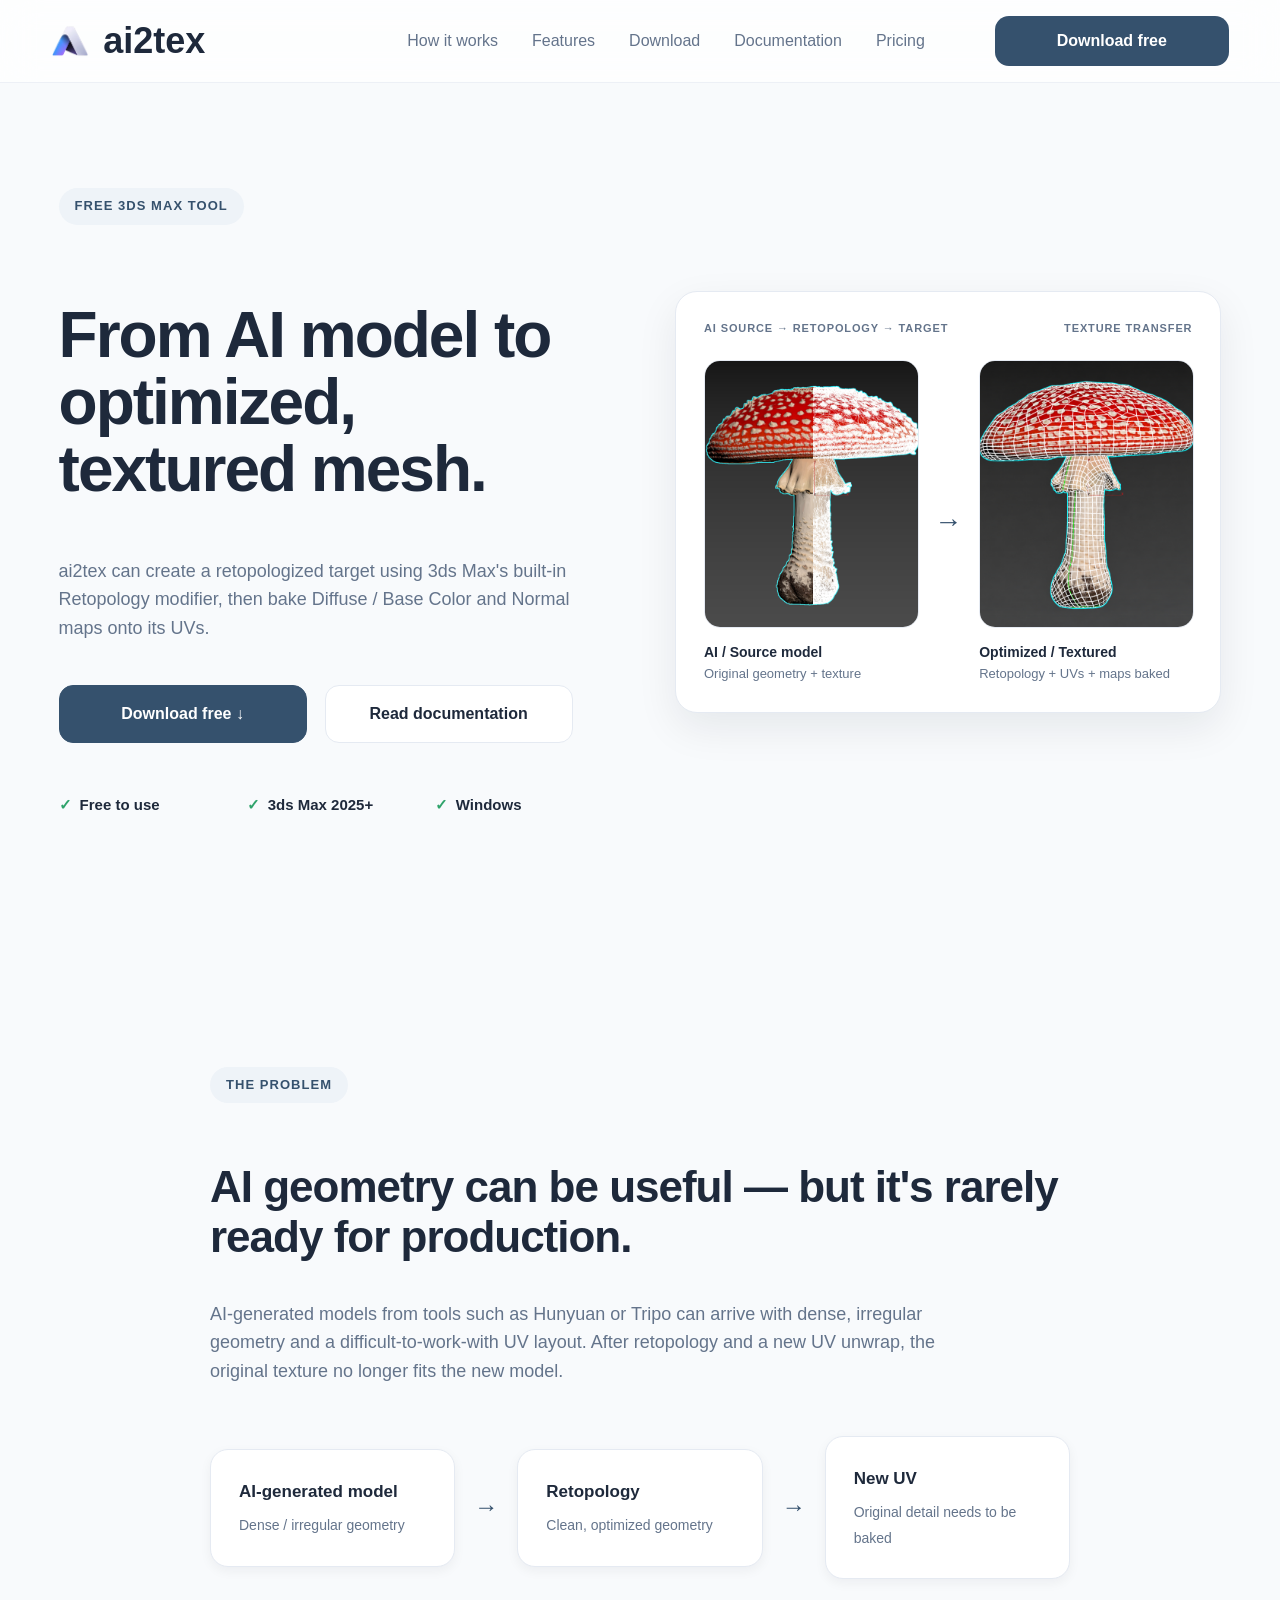
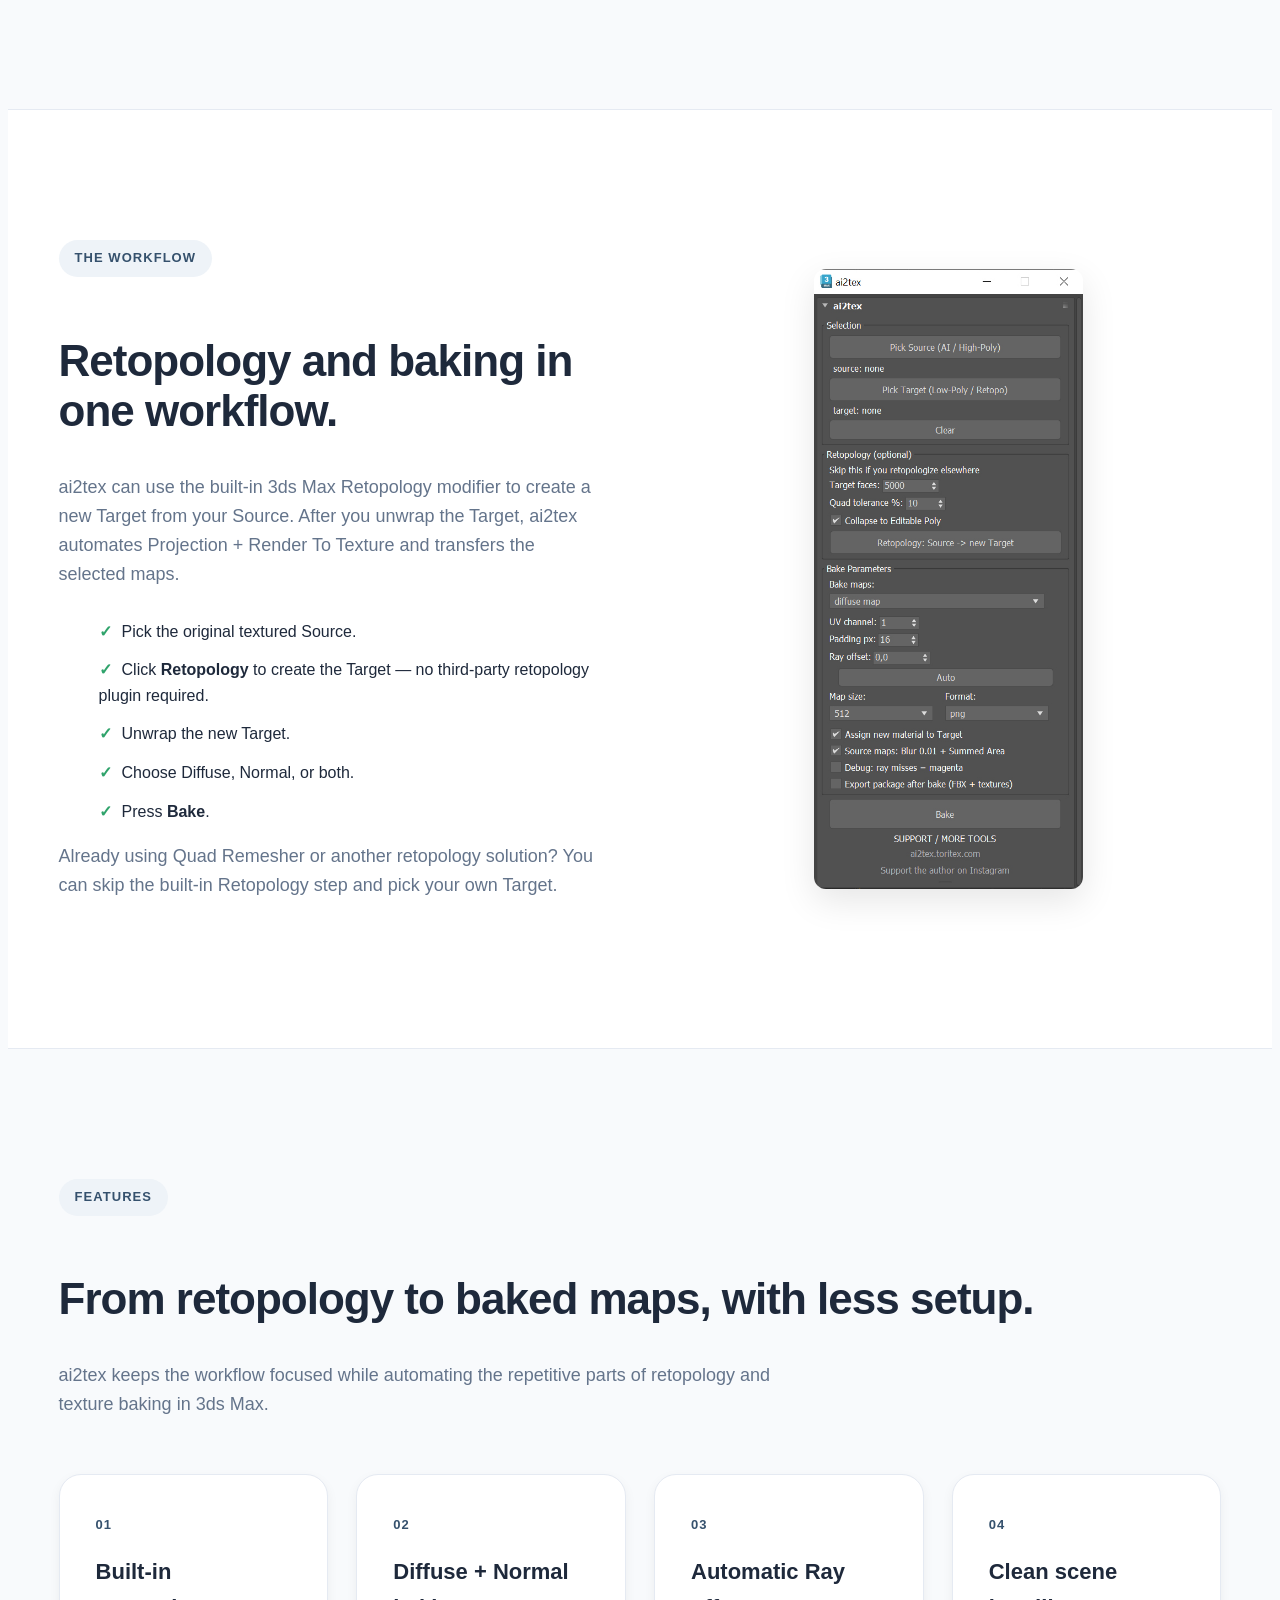
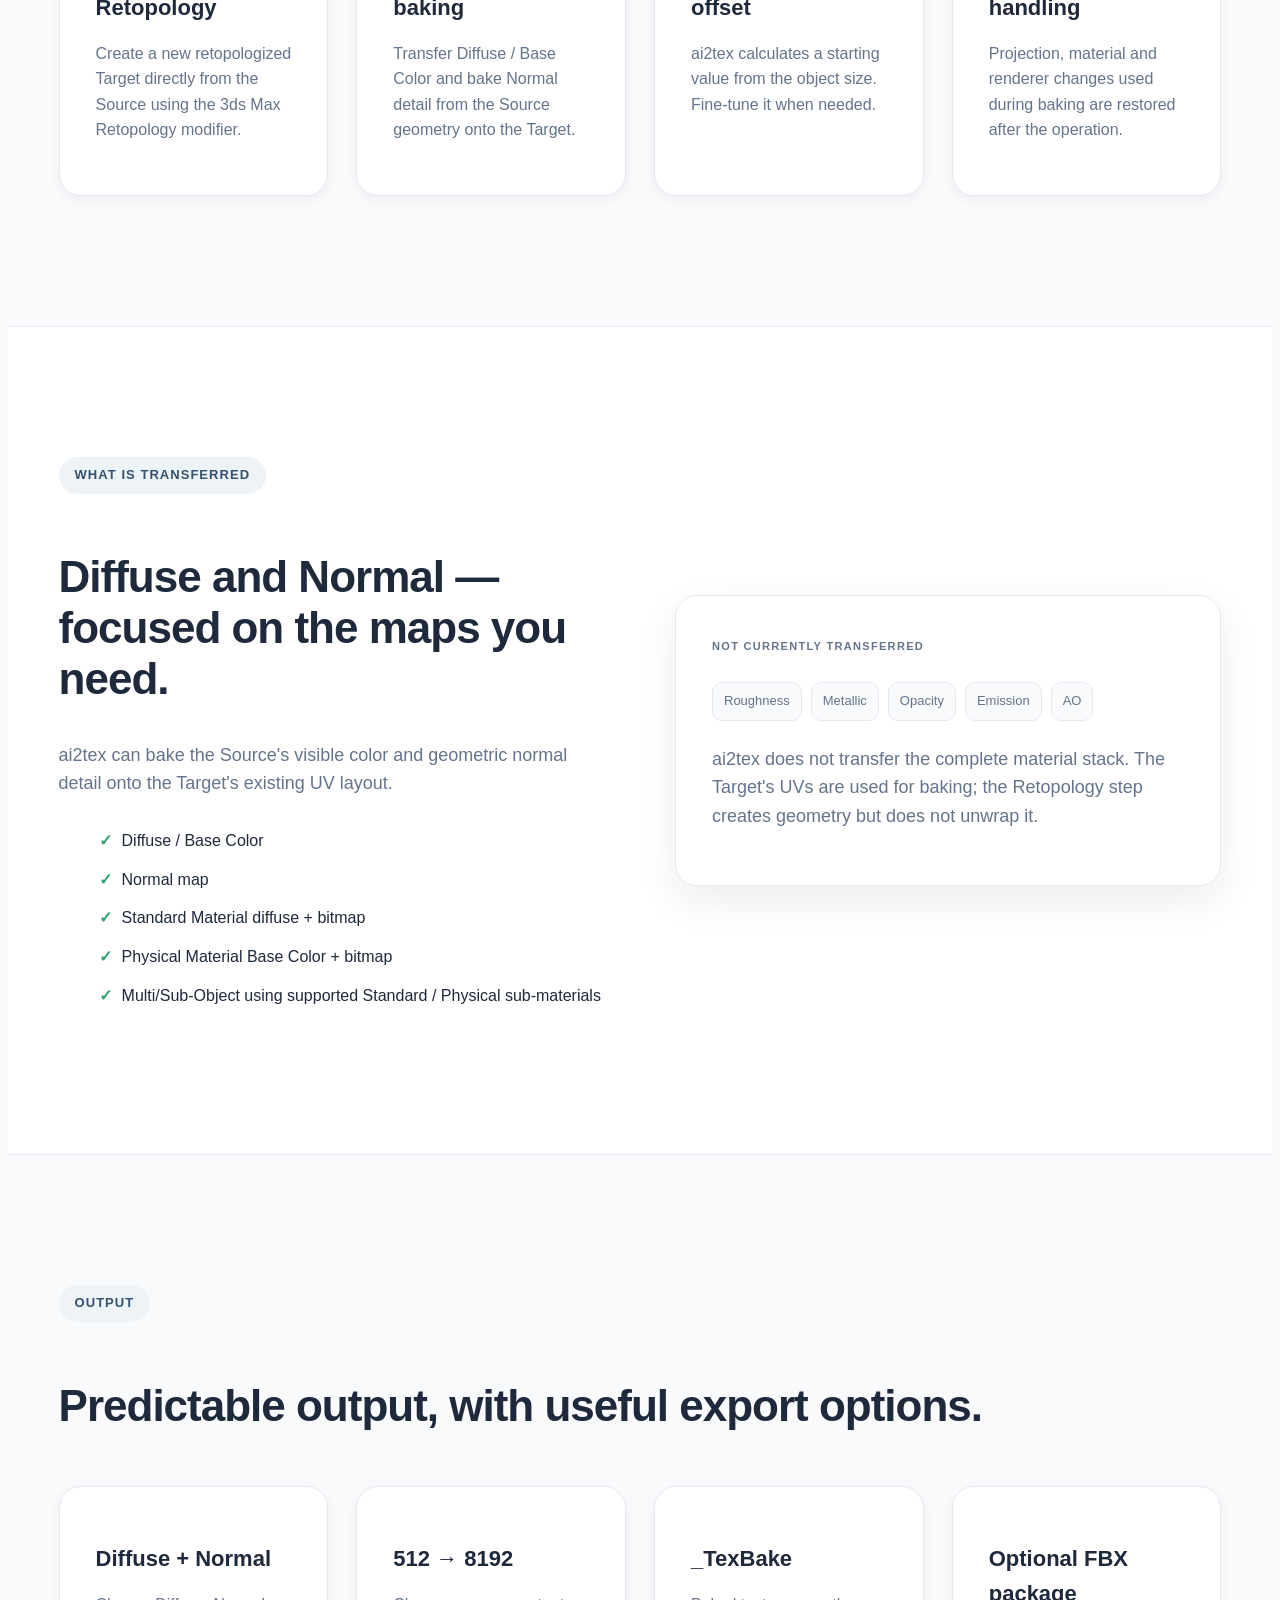
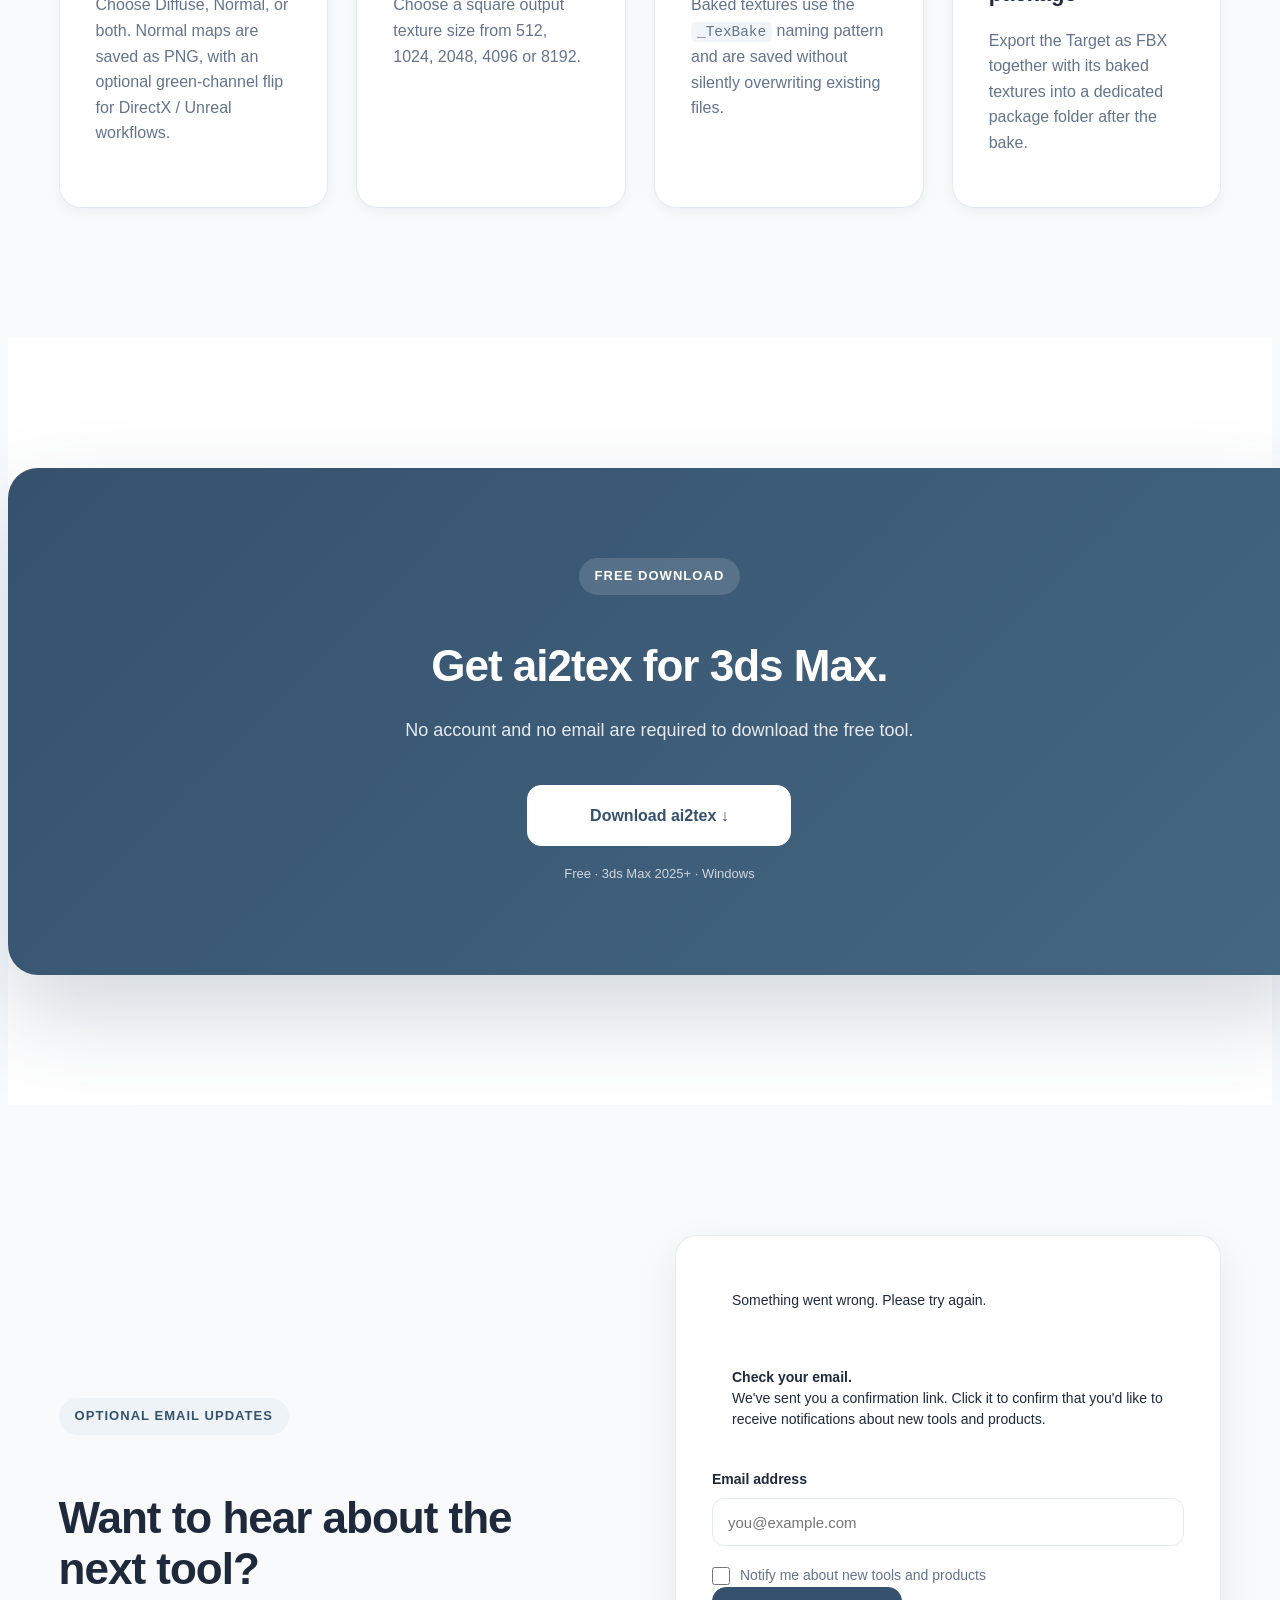
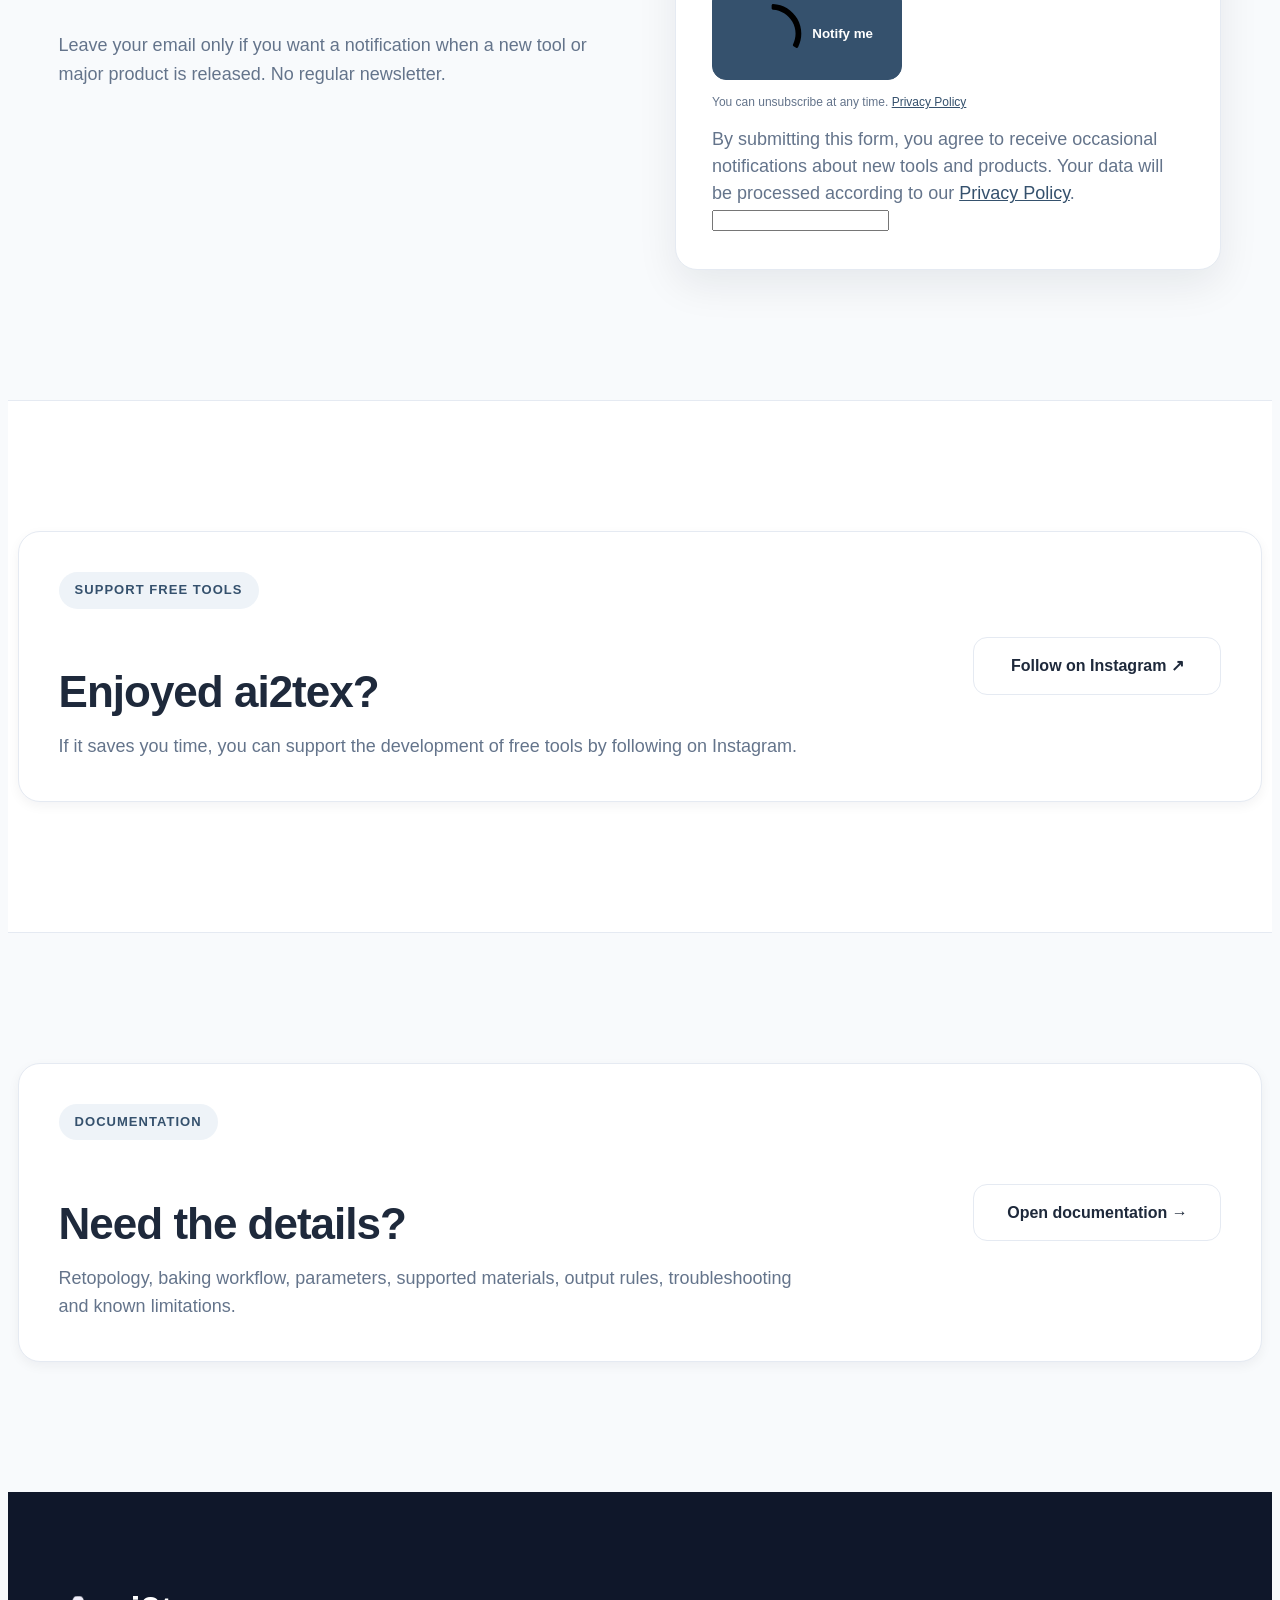
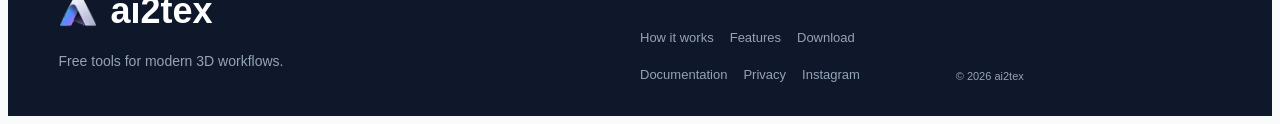
==== commit 08e9cefc: "Add files via upload" ====
--- a/index.html
+++ b/index.html
@@ -45,6 +45,30 @@
   }
 }
 </script>
+
+<style>
+/* Click-to-zoom for the two AI2Tex before/after images */
+.models .model-image img { cursor: zoom-in; }
+.ai2tex-lightbox {
+  position: fixed; inset: 0; z-index: 99999; display: none;
+  align-items: center; justify-content: center; padding: 24px;
+  background: rgba(0, 0, 0, .92); cursor: zoom-out;
+}
+.ai2tex-lightbox.is-open { display: flex; }
+.ai2tex-lightbox img {
+  display: block; width: auto; height: auto;
+  max-width: min(96vw, 1600px); max-height: 94vh;
+  object-fit: contain; cursor: default;
+  box-shadow: 0 8px 40px rgba(0,0,0,.35);
+}
+.ai2tex-lightbox-close {
+  position: absolute; top: 12px; right: 20px; border: 0;
+  color: white; background: transparent; font-size: 38px;
+  line-height: 1; cursor: pointer; padding: 8px 12px;
+}
+@media (max-width: 600px) { .ai2tex-lightbox { padding: 10px; } }
+</style>
+
 </head>
 
 
@@ -899,5 +923,55 @@
 var AUTOHIDE = Boolean(1);
 </script>
 <script defer src="https://sibforms.com/forms/end-form/build/main.js"></script>
+
+<div class="ai2tex-lightbox" id="ai2tex-lightbox" role="dialog" aria-modal="true" aria-label="Enlarged model image">
+  <button class="ai2tex-lightbox-close" type="button" aria-label="Close enlarged image">&times;</button>
+  <img src="" alt="">
+</div>
+<script>
+(() => {
+  const lightbox = document.getElementById('ai2tex-lightbox');
+  const enlarged = lightbox.querySelector('img');
+  const closeButton = lightbox.querySelector('.ai2tex-lightbox-close');
+  const images = document.querySelectorAll('.models .model-image img');
+  let previousFocus = null;
+
+  function openImage(image) {
+    previousFocus = image;
+    enlarged.src = image.currentSrc || image.src;
+    enlarged.alt = image.alt || 'Enlarged model image';
+    lightbox.classList.add('is-open');
+    document.body.style.overflow = 'hidden';
+    closeButton.focus();
+  }
+  function closeImage() {
+    lightbox.classList.remove('is-open');
+    document.body.style.overflow = '';
+    enlarged.src = '';
+    if (previousFocus) previousFocus.focus?.();
+  }
+
+  images.forEach(image => {
+    image.tabIndex = 0;
+    image.setAttribute('role', 'button');
+    image.setAttribute('aria-label', (image.alt || 'Model image') + ' — click to enlarge');
+    image.addEventListener('click', () => openImage(image));
+    image.addEventListener('keydown', event => {
+      if (event.key === 'Enter' || event.key === ' ') {
+        event.preventDefault();
+        openImage(image);
+      }
+    });
+  });
+  closeButton.addEventListener('click', closeImage);
+  lightbox.addEventListener('click', event => {
+    if (event.target === lightbox) closeImage();
+  });
+  document.addEventListener('keydown', event => {
+    if (event.key === 'Escape' && lightbox.classList.contains('is-open')) closeImage();
+  });
+})();
+</script>
+
 </body>
 </html>
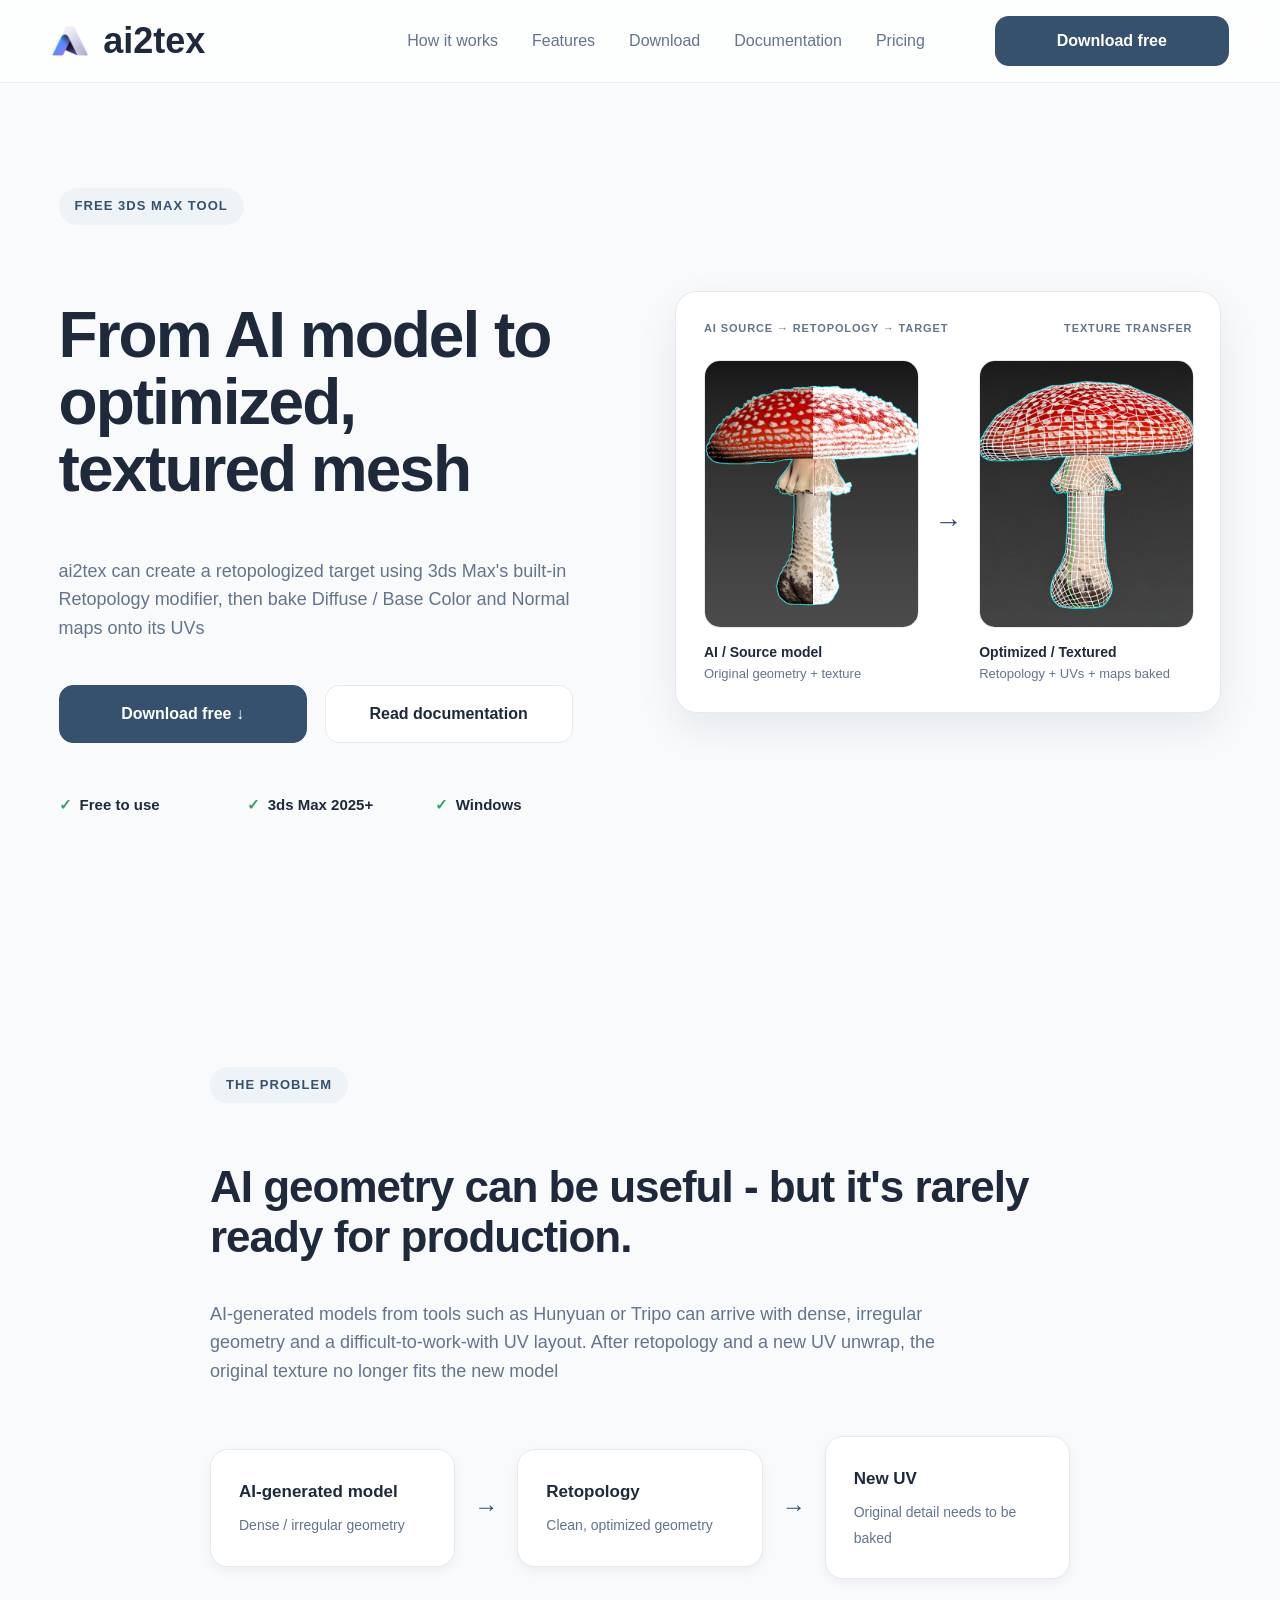
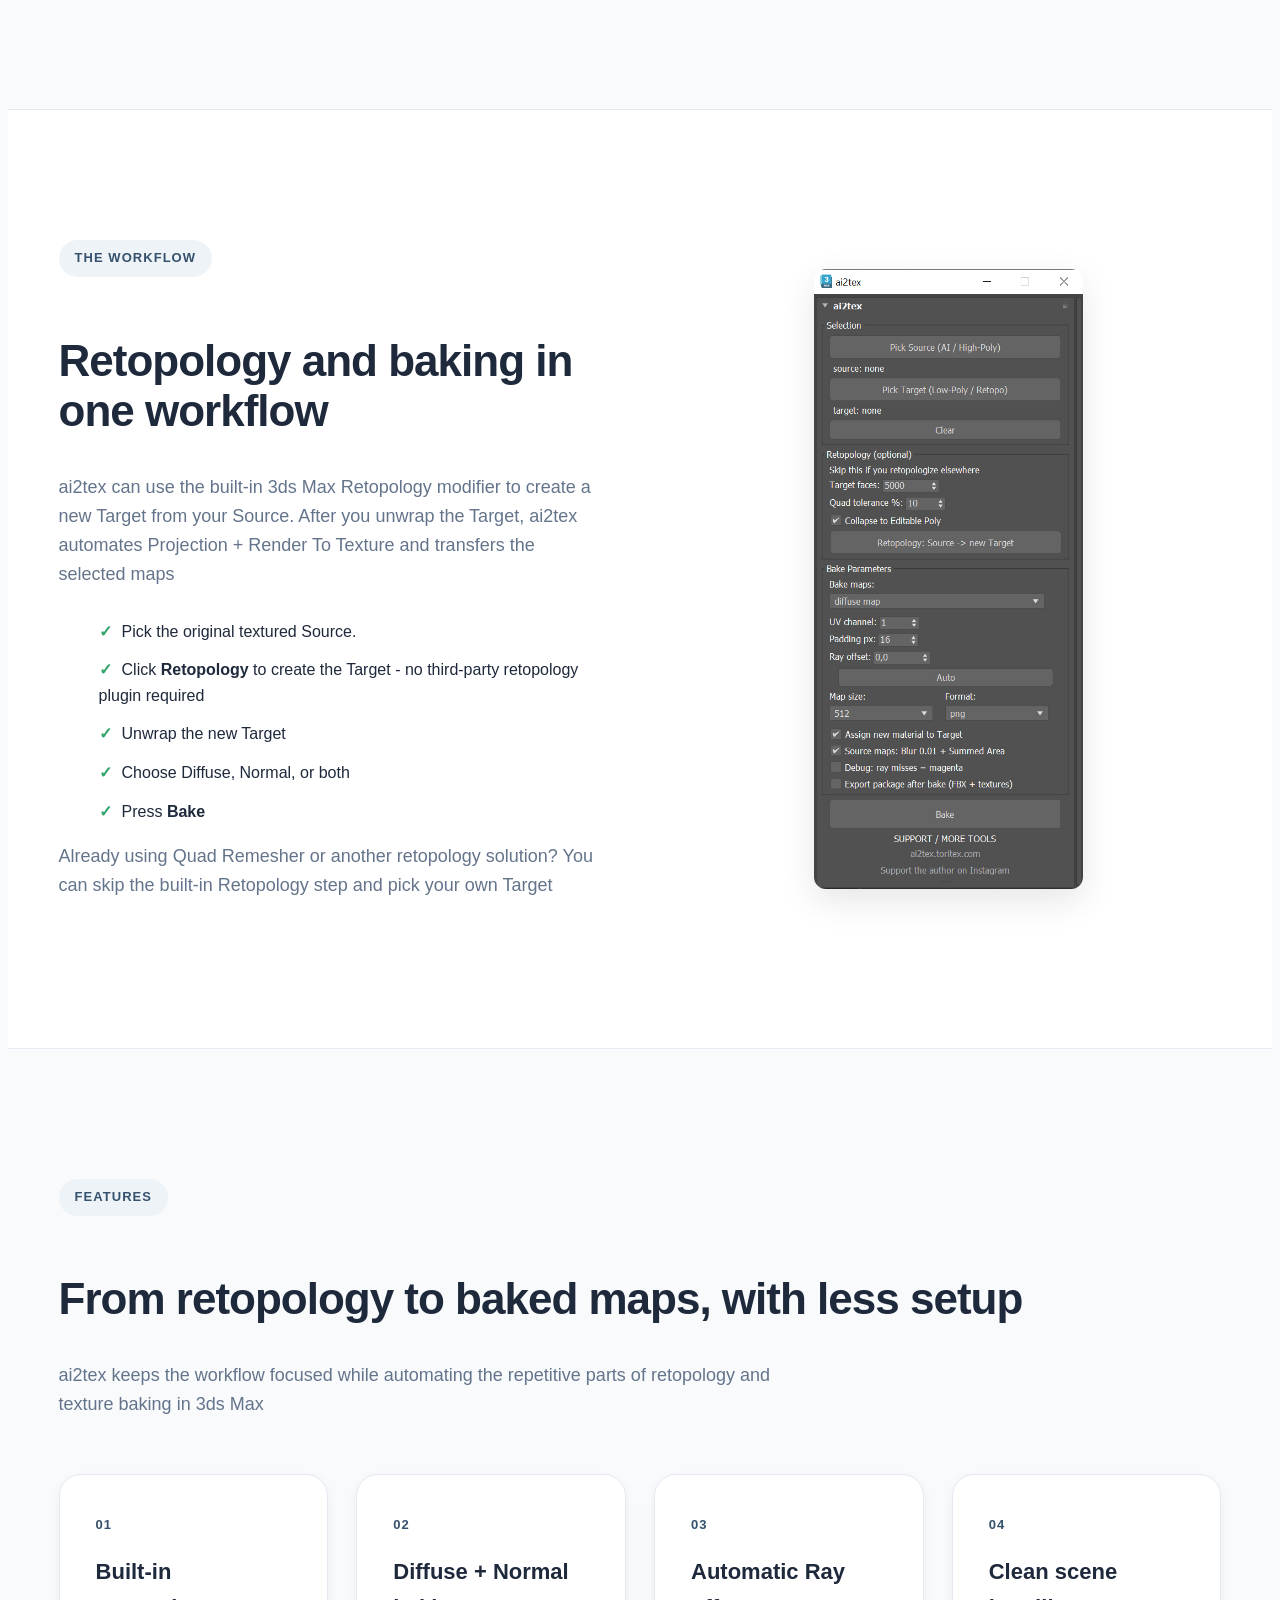
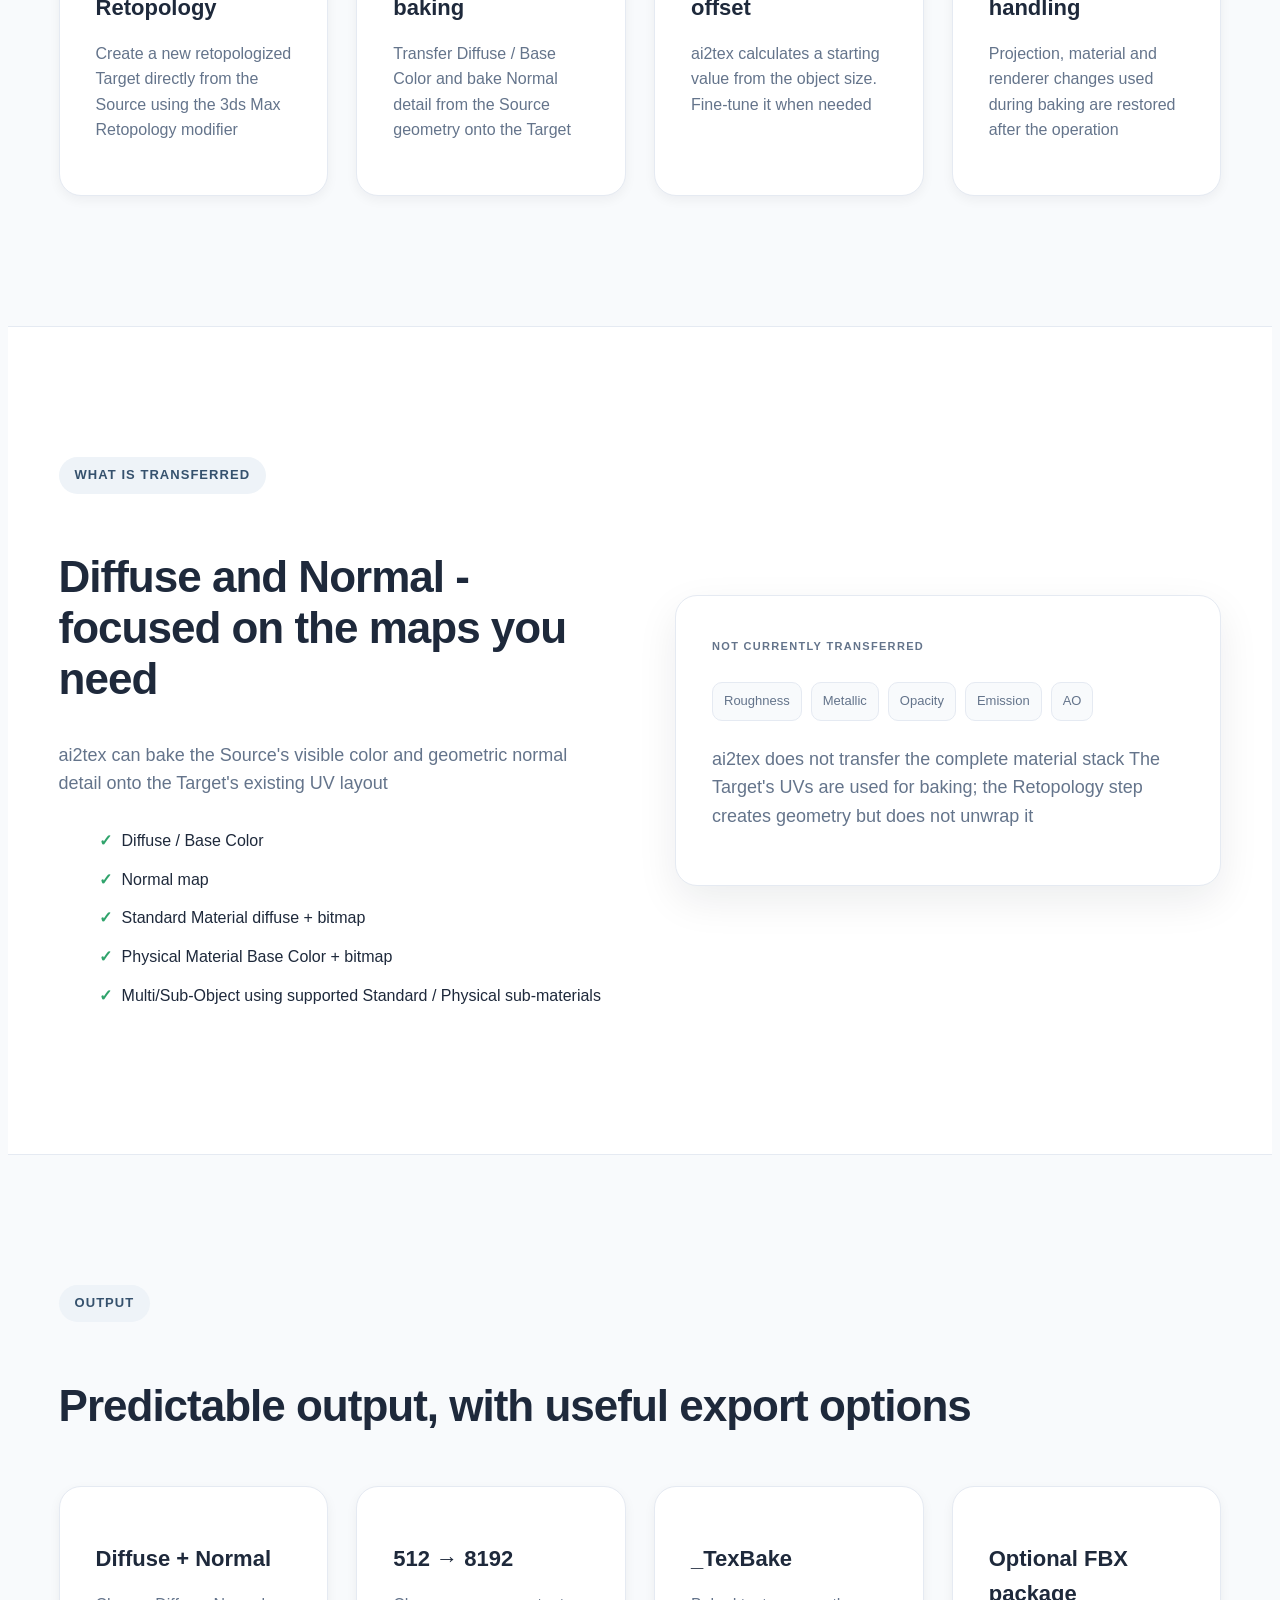
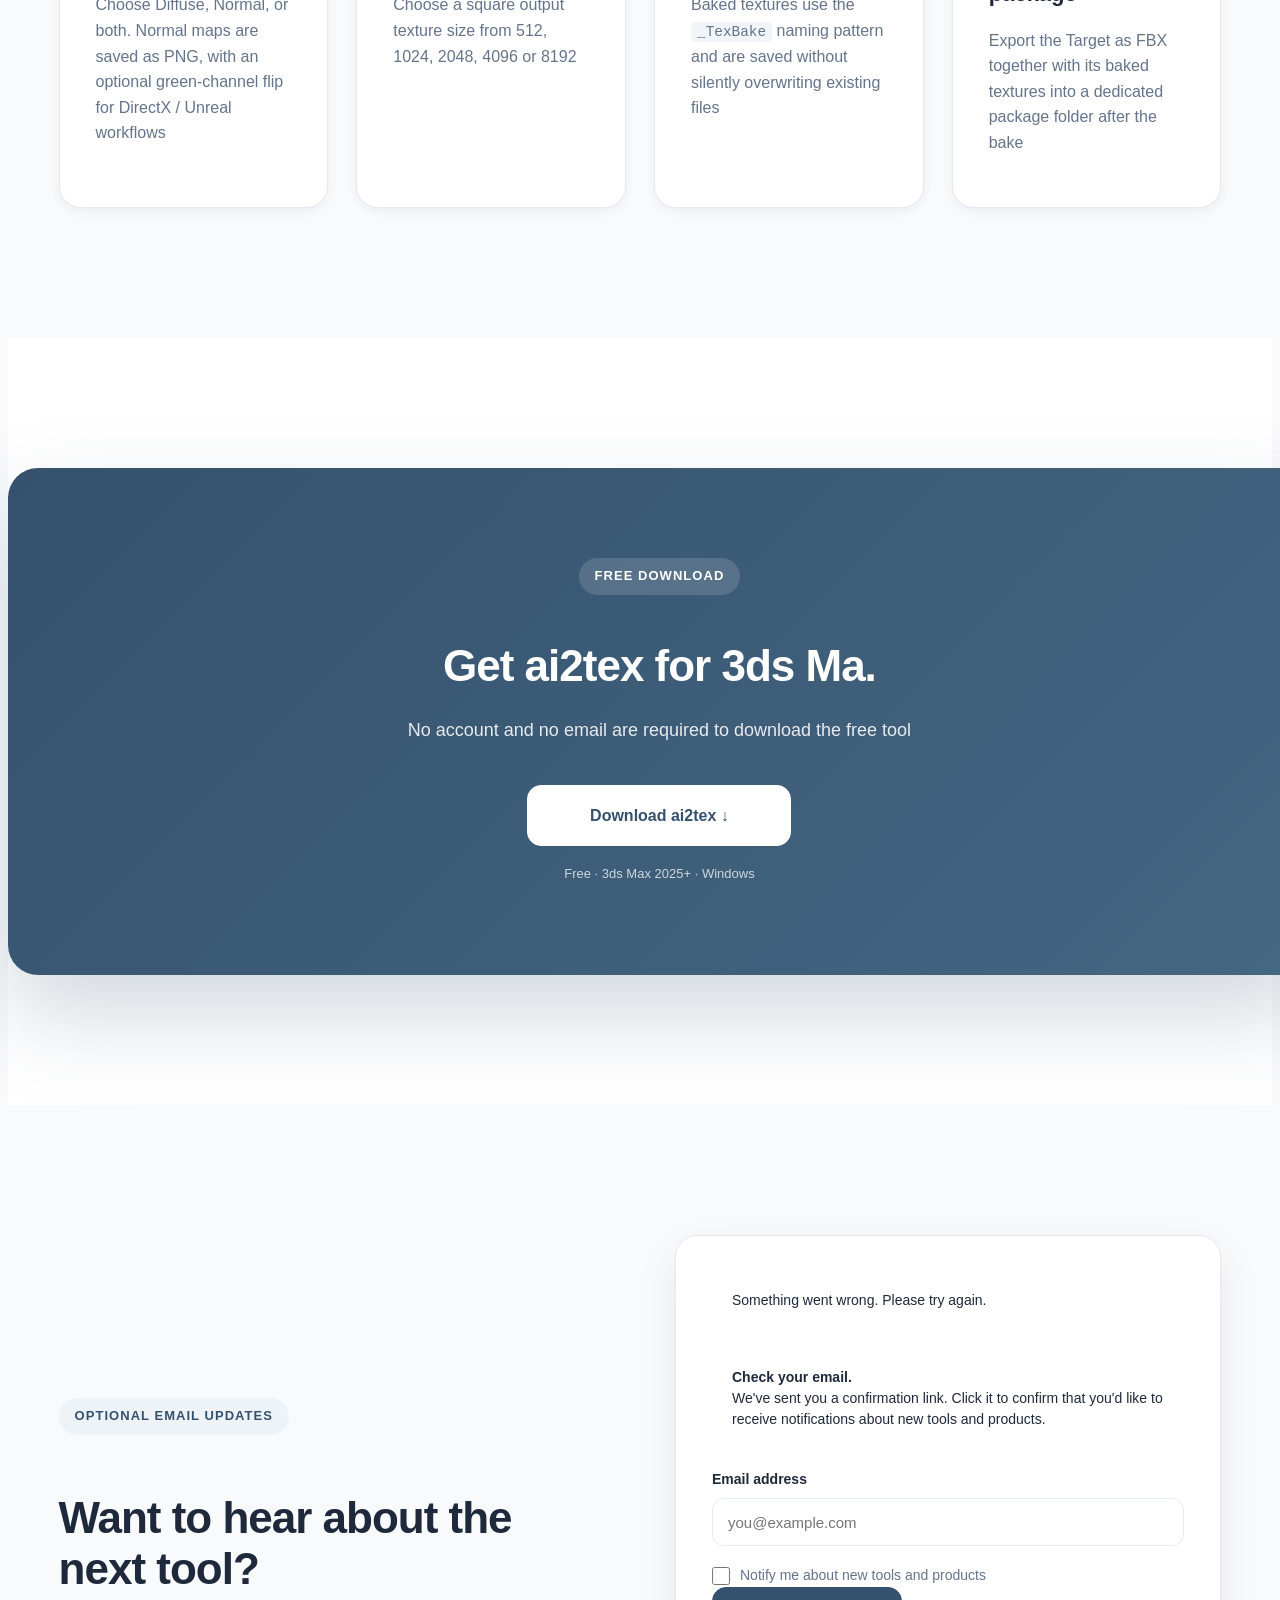
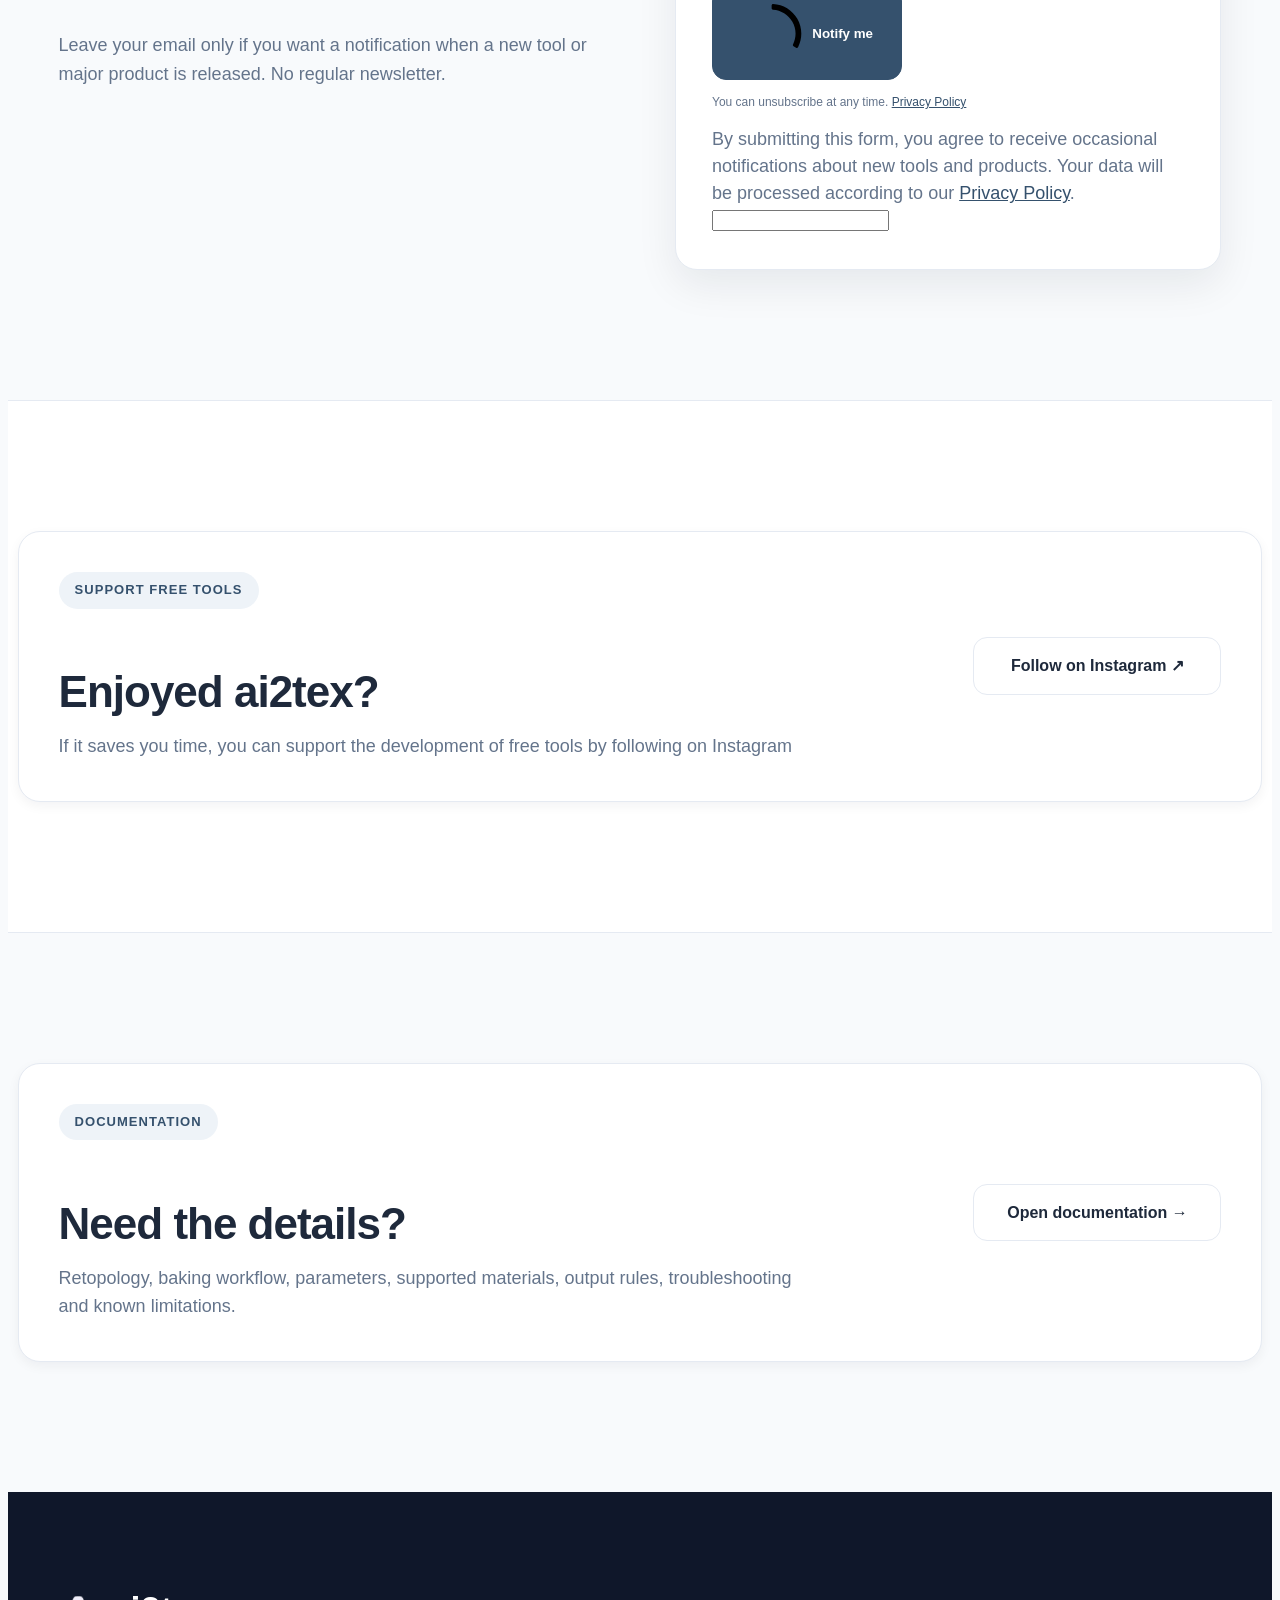
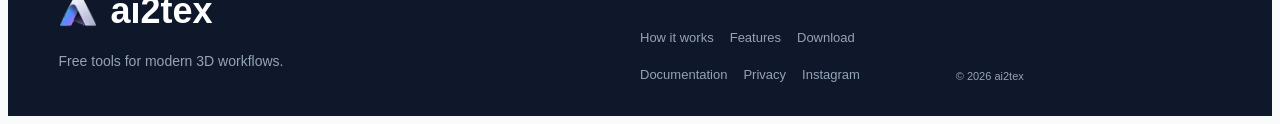
==== commit 53b94e3a: "Update index.html" ====
--- a/index.html
+++ b/index.html
@@ -2,6 +2,15 @@
 <html lang="en">
 
 <head>
+<!-- Google tag (gtag.js) -->
+<script async src="https://www.googletagmanager.com/gtag/js?id=G-0L5M6BZ52X"></script>
+<script>
+  window.dataLayer = window.dataLayer || [];
+  function gtag(){dataLayer.push(arguments);}
+  gtag('js', new Date());
+
+  gtag('config', 'G-0L5M6BZ52X');
+</script>
 <meta charset="utf-8">
 <meta name="viewport" content="width=device-width,initial-scale=1">
 
@@ -111,12 +120,12 @@
 
       <div class="eyebrow">FREE 3DS MAX TOOL</div>
 
-      <h1>From AI model to optimized, textured mesh.</h1>
+      <h1>From AI model to optimized, textured mesh</h1>
 
       <p class="lead">
         ai2tex can create a retopologized target using 3ds Max's built-in
         Retopology modifier, then bake Diffuse / Base Color and Normal maps
-        onto its UVs.
+        onto its UVs
       </p>
 
       <div class="actions">
@@ -188,13 +197,13 @@
 
     <div class="eyebrow">THE PROBLEM</div>
 
-    <h2>AI geometry can be useful — but it's rarely ready for production.</h2>
+    <h2>AI geometry can be useful - but it's rarely ready for production.</h2>
 
     <p class="body">
       AI-generated models from tools such as Hunyuan or Tripo can arrive
       with dense, irregular geometry and a difficult-to-work-with UV layout.
       After retopology and a new UV unwrap, the original texture no longer
-      fits the new model.
+      fits the new model
     </p>
 
     <div class="flow">
@@ -238,26 +247,26 @@
 
       <div class="eyebrow">THE WORKFLOW</div>
 
-      <h2>Retopology and baking in one workflow.</h2>
+      <h2>Retopology and baking in one workflow</h2>
 
       <p class="body">
         ai2tex can use the built-in 3ds Max Retopology modifier to create
         a new Target from your Source. After you unwrap the Target,
         ai2tex automates Projection + Render To Texture and transfers
-        the selected maps.
+        the selected maps
       </p>
 
       <ul class="clean">
         <li>Pick the original textured Source.</li>
-        <li>Click <b>Retopology</b> to create the Target — no third-party retopology plugin required.</li>
-        <li>Unwrap the new Target.</li>
-        <li>Choose Diffuse, Normal, or both.</li>
-        <li>Press <b>Bake</b>.</li>
+        <li>Click <b>Retopology</b> to create the Target - no third-party retopology plugin required</li>
+        <li>Unwrap the new Target</li>
+        <li>Choose Diffuse, Normal, or both</li>
+        <li>Press <b>Bake</b></li>
       </ul>
 
       <p class="body">
         Already using Quad Remesher or another retopology solution?
-        You can skip the built-in Retopology step and pick your own Target.
+        You can skip the built-in Retopology step and pick your own Target
       </p>
 
     </div>
@@ -288,11 +297,11 @@
 
     <div class="eyebrow">FEATURES</div>
 
-    <h2>From retopology to baked maps, with less setup.</h2>
+    <h2>From retopology to baked maps, with less setup</h2>
 
     <p class="body">
       ai2tex keeps the workflow focused while automating the repetitive
-      parts of retopology and texture baking in 3ds Max.
+      parts of retopology and texture baking in 3ds Max
     </p>
 
 
@@ -306,7 +315,7 @@
 
         <p>
           Create a new retopologized Target directly from the Source
-          using the 3ds Max Retopology modifier.
+          using the 3ds Max Retopology modifier
         </p>
 
       </article>
@@ -320,7 +329,7 @@
 
         <p>
           Transfer Diffuse / Base Color and bake Normal detail from
-          the Source geometry onto the Target.
+          the Source geometry onto the Target
         </p>
 
       </article>
@@ -334,7 +343,7 @@
 
         <p>
           ai2tex calculates a starting value from the object size.
-          Fine-tune it when needed.
+          Fine-tune it when needed
         </p>
 
       </article>
@@ -348,7 +357,7 @@
 
         <p>
           Projection, material and renderer changes used during baking
-          are restored after the operation.
+          are restored after the operation
         </p>
 
       </article>
@@ -373,11 +382,11 @@
 
       <div class="eyebrow">WHAT IS TRANSFERRED</div>
 
-      <h2>Diffuse and Normal — focused on the maps you need.</h2>
+      <h2>Diffuse and Normal - focused on the maps you need</h2>
 
       <p class="body">
         ai2tex can bake the Source's visible color and geometric normal
-        detail onto the Target's existing UV layout.
+        detail onto the Target's existing UV layout
       </p>
 
       <ul class="clean">
@@ -404,9 +413,9 @@
       </div>
 
       <p class="body">
-        ai2tex does not transfer the complete material stack.
+        ai2tex does not transfer the complete material stack
         The Target's UVs are used for baking; the Retopology step
-        creates geometry but does not unwrap it.
+        creates geometry but does not unwrap it
       </p>
 
     </div>
@@ -427,7 +436,7 @@
 
     <div class="eyebrow">OUTPUT</div>
 
-    <h2>Predictable output, with useful export options.</h2>
+    <h2>Predictable output, with useful export options</h2>
 
 
     <div class="cards four">
@@ -438,7 +447,7 @@
 
         <p>
           Choose Diffuse, Normal, or both. Normal maps are saved as PNG,
-          with an optional green-channel flip for DirectX / Unreal workflows.
+          with an optional green-channel flip for DirectX / Unreal workflows
         </p>
 
       </article>
@@ -450,7 +459,7 @@
 
         <p>
           Choose a square output texture size from 512, 1024, 2048,
-          4096 or 8192.
+          4096 or 8192
         </p>
 
       </article>
@@ -463,7 +472,7 @@
         <p>
           Baked textures use the <span class="code">_TexBake</span>
           naming pattern and are saved without silently overwriting
-          existing files.
+          existing files
         </p>
 
       </article>
@@ -475,7 +484,7 @@
 
         <p>
           Export the Target as FBX together with its baked textures
-          into a dedicated package folder after the bake.
+          into a dedicated package folder after the bake
         </p>
 
       </article>
@@ -498,10 +507,10 @@
 
     <div class="eyebrow">FREE DOWNLOAD</div>
 
-    <h2>Get ai2tex for 3ds Max.</h2>
+    <h2>Get ai2tex for 3ds Ma.</h2>
 
     <p class="body">
-      No account and no email are required to download the free tool.
+      No account and no email are required to download the free tool
     </p>
 
     <a class="btn primary large" href="downloads/ai2tex.zip">
@@ -797,7 +806,7 @@
 
       <p class="body">
         If it saves you time, you can support the development of free tools
-        by following on Instagram.
+        by following on Instagram
       </p>
 
     </div>
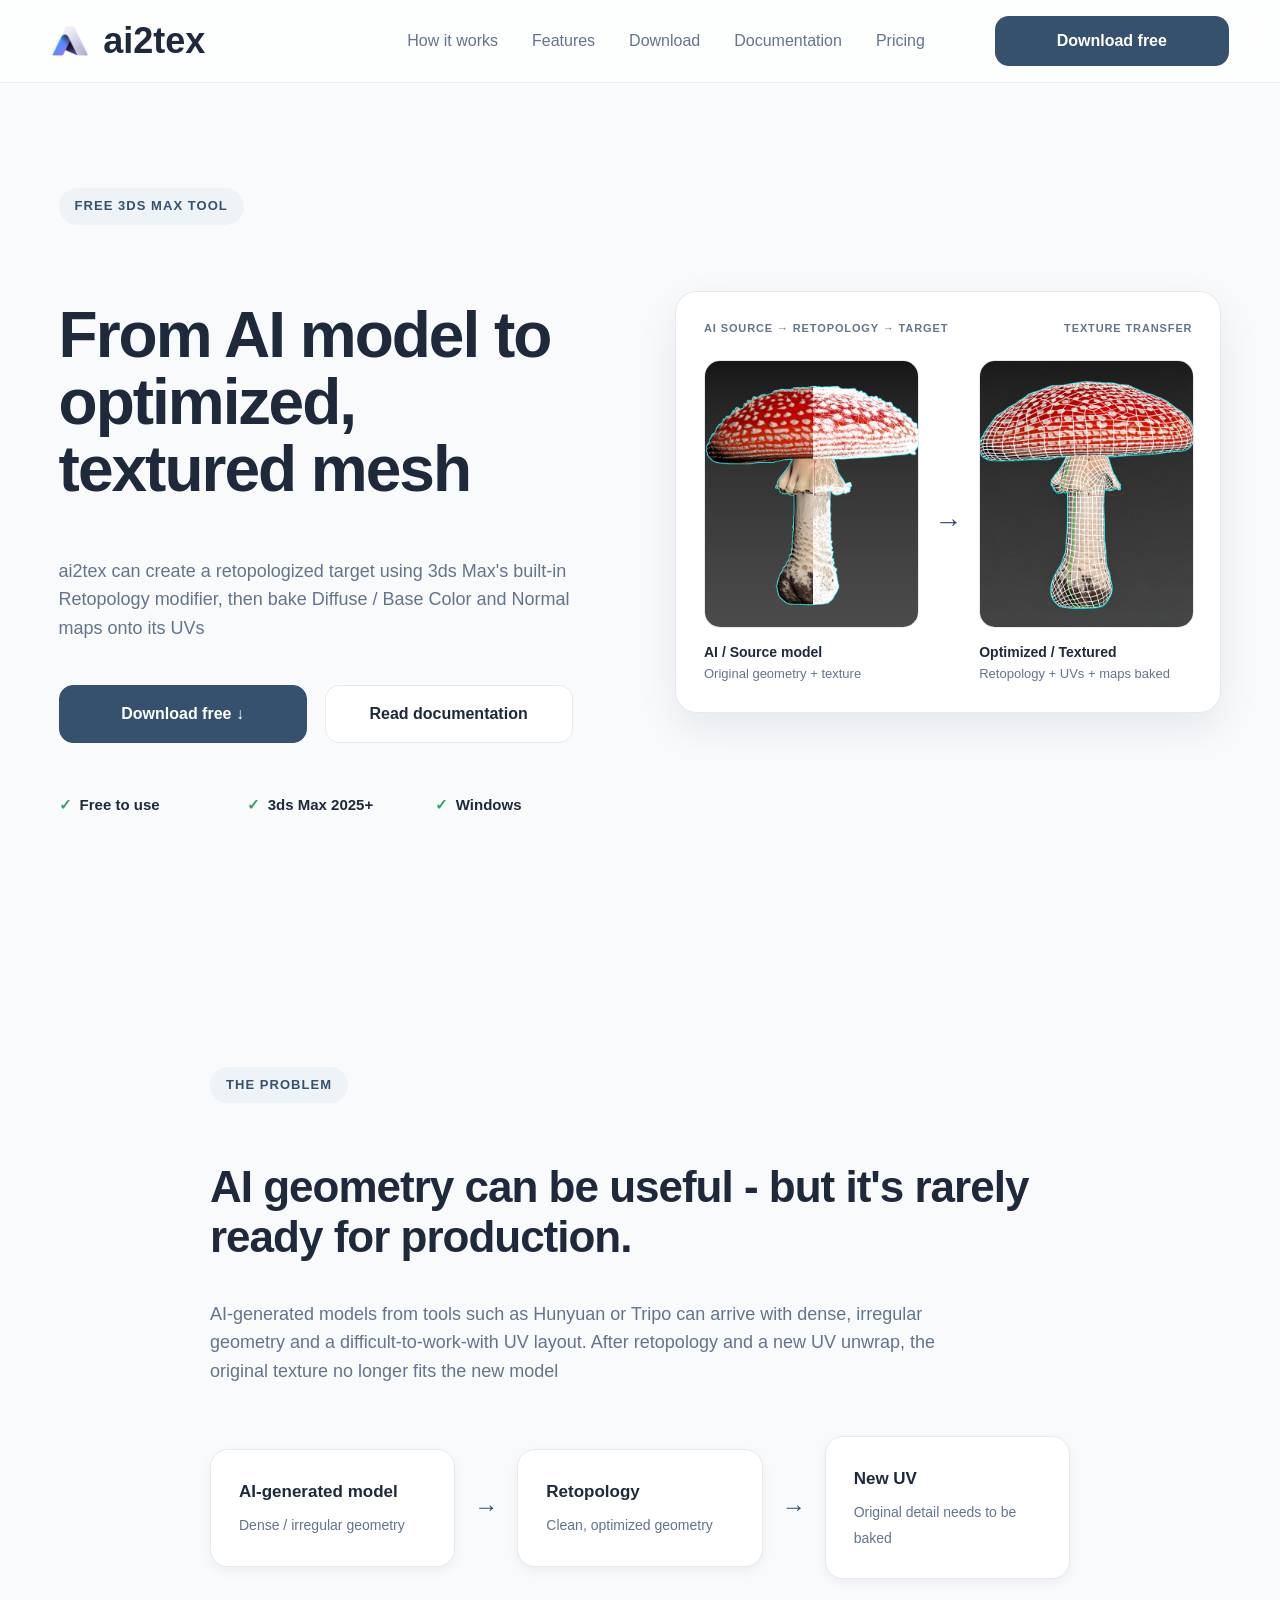
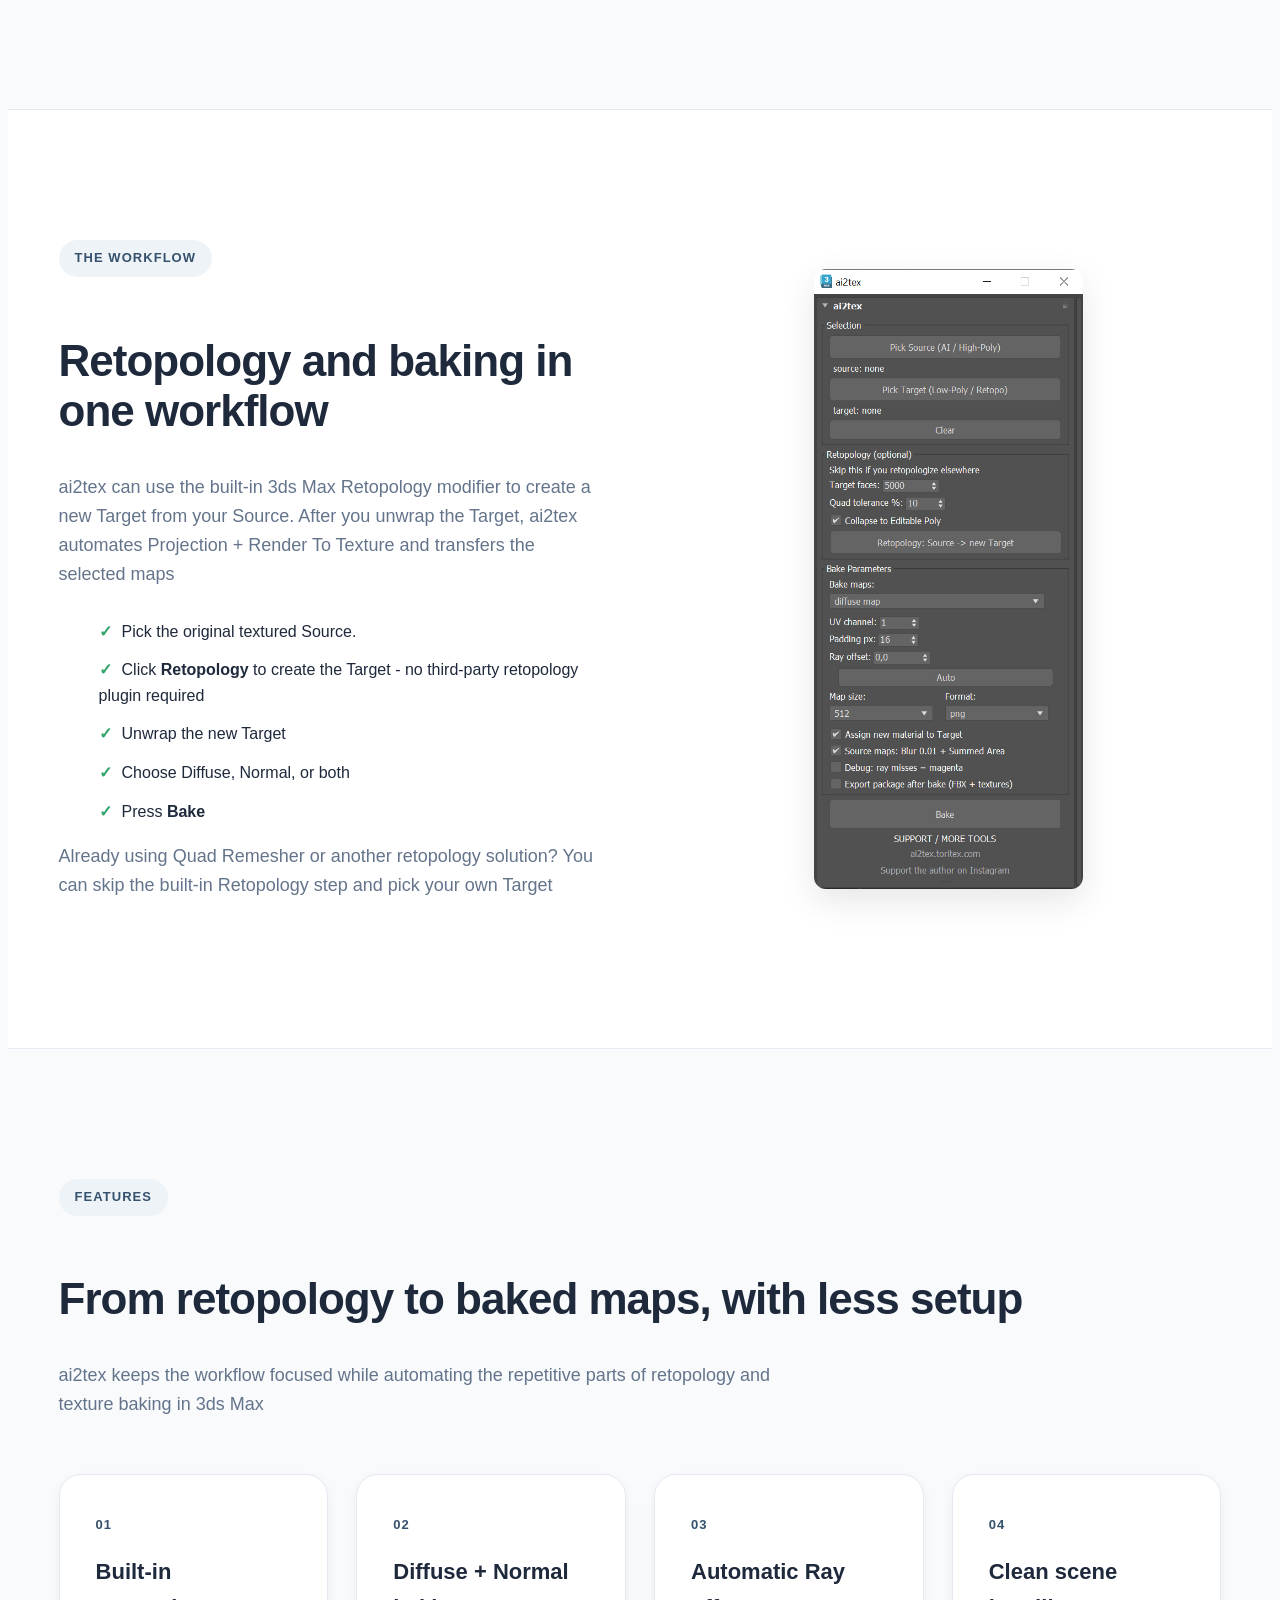
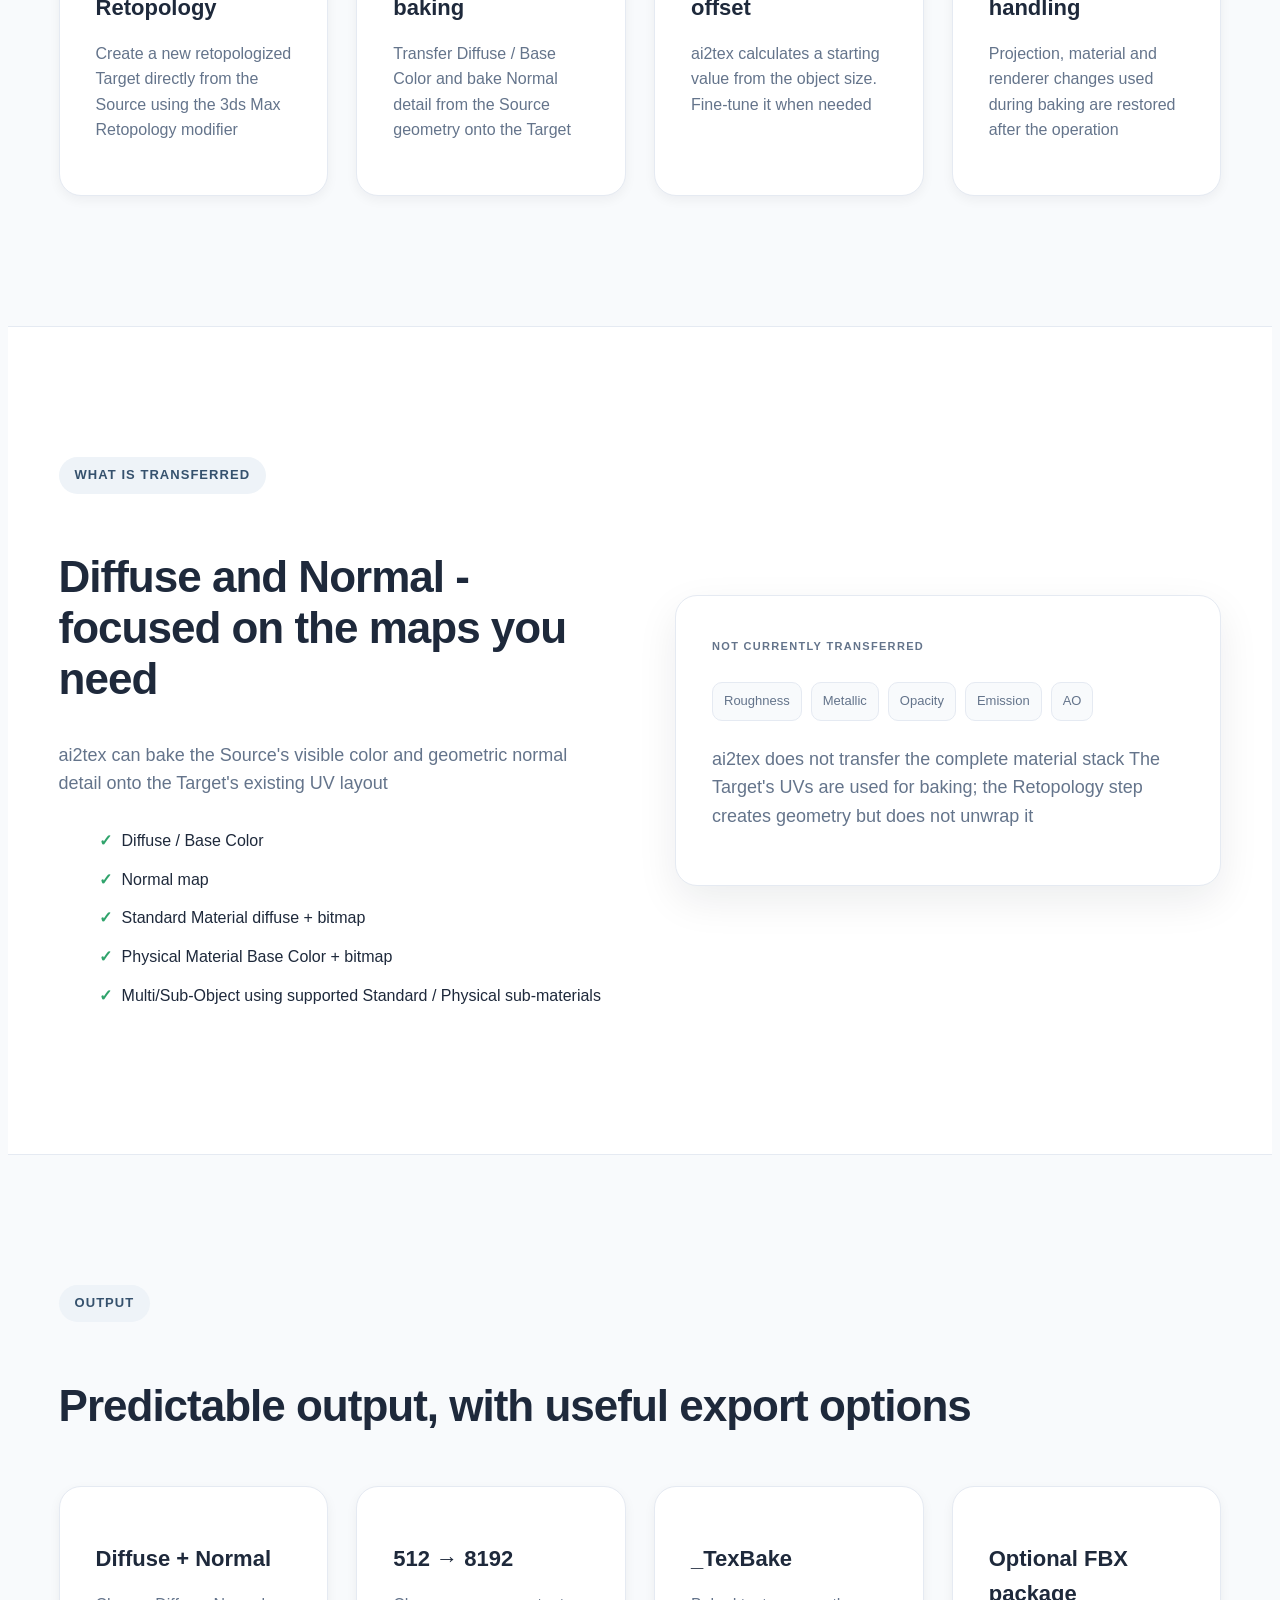
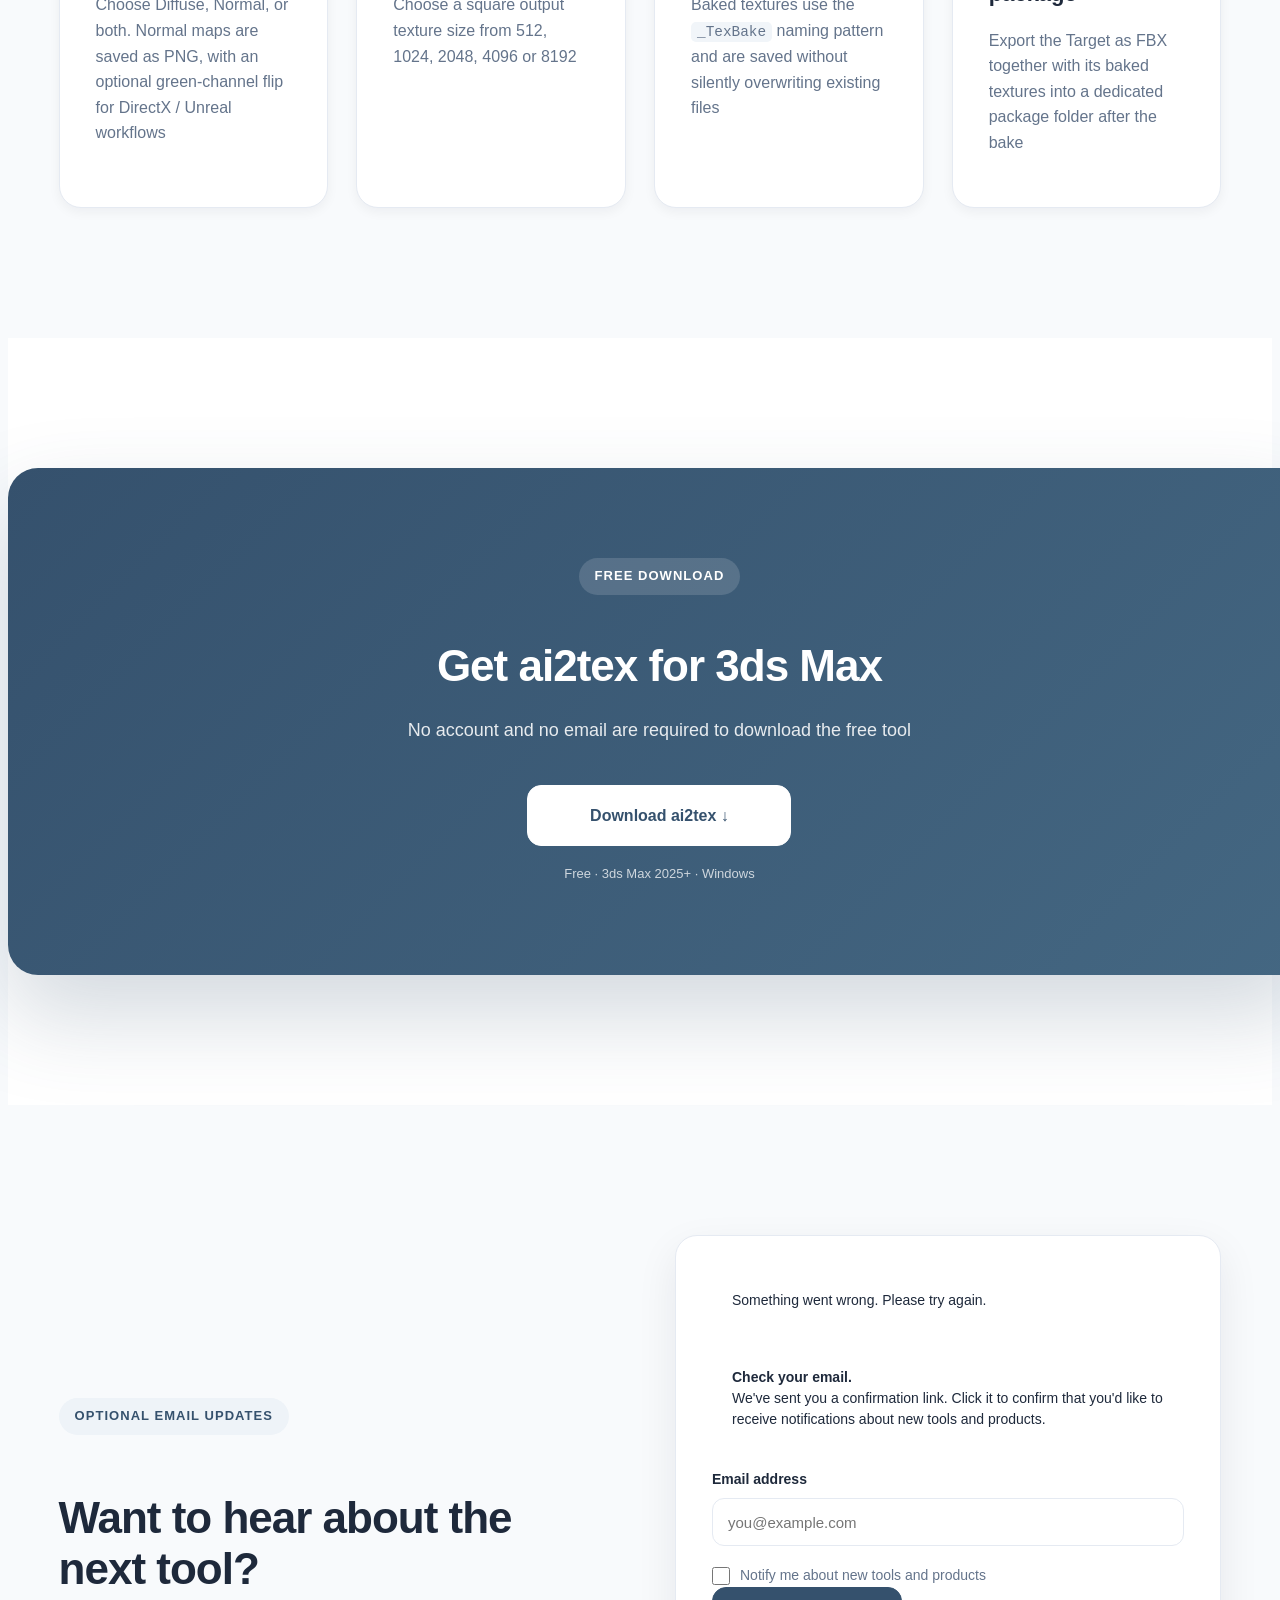
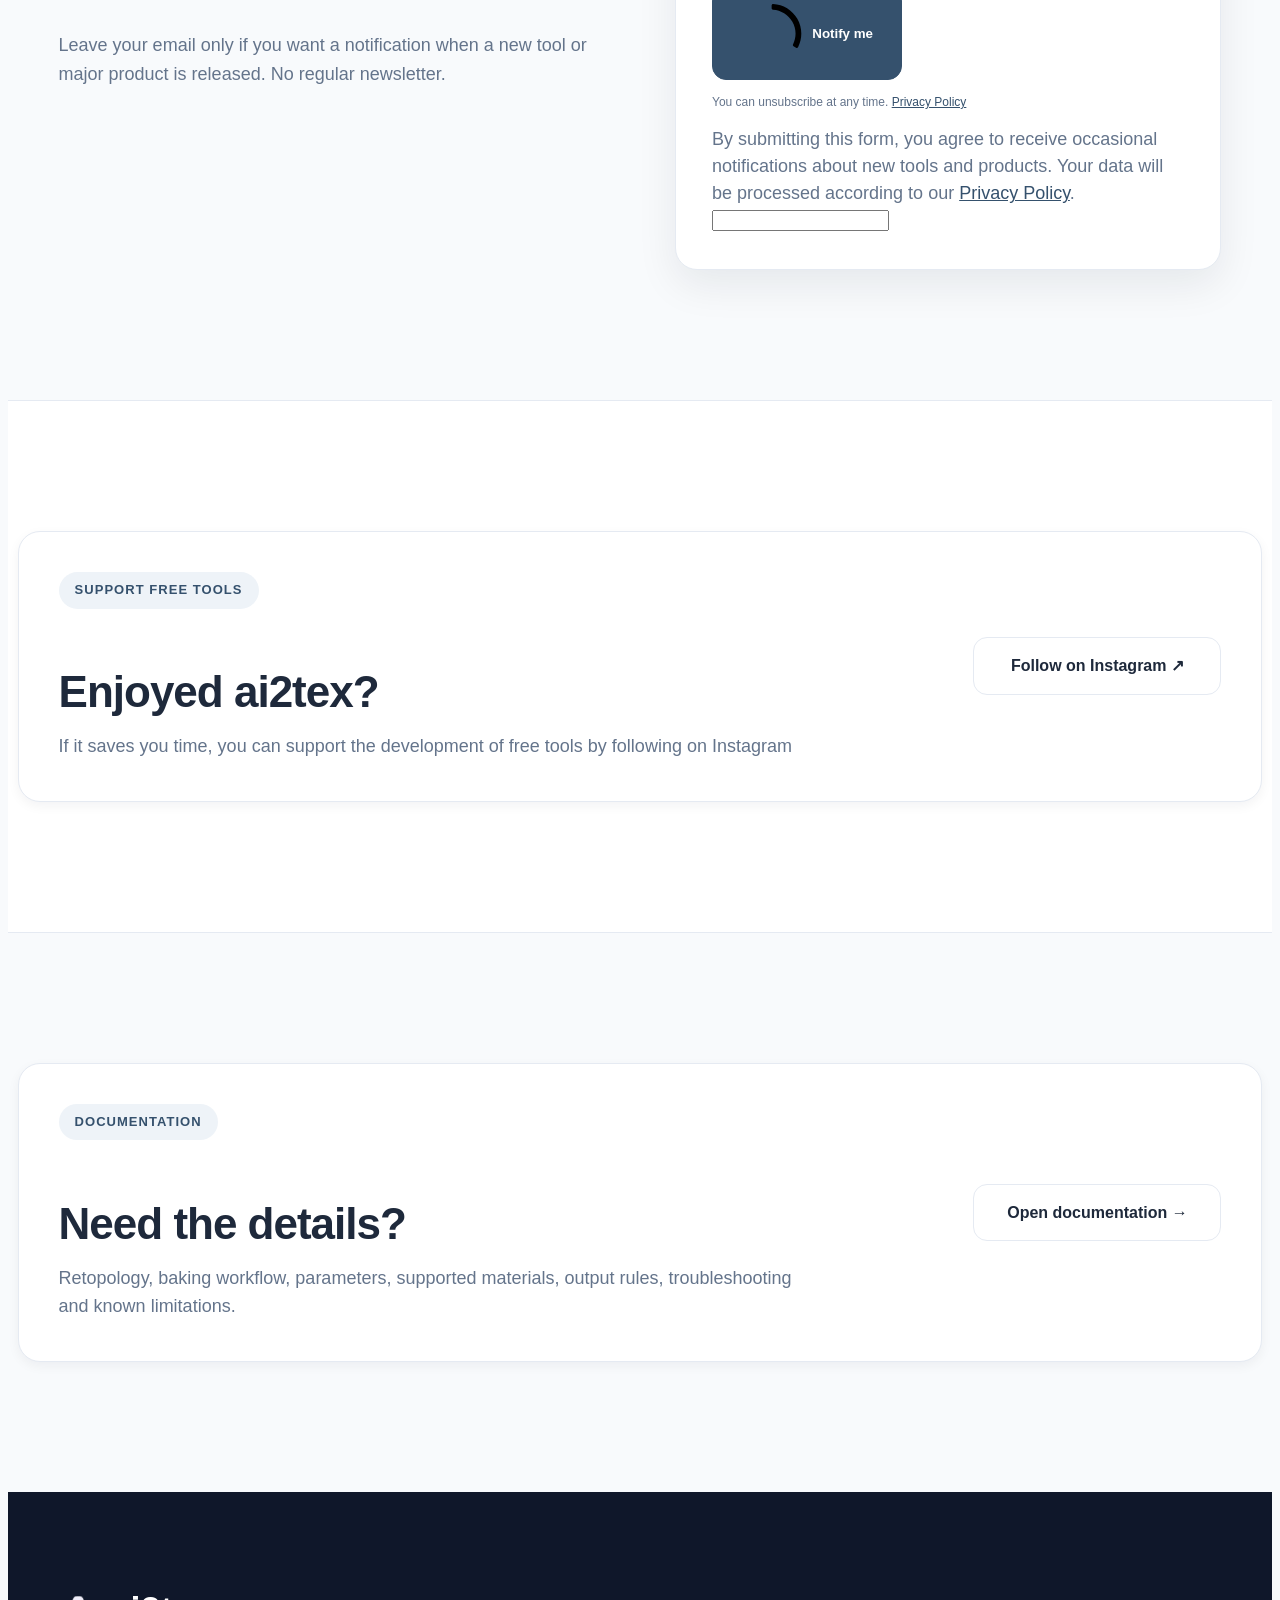
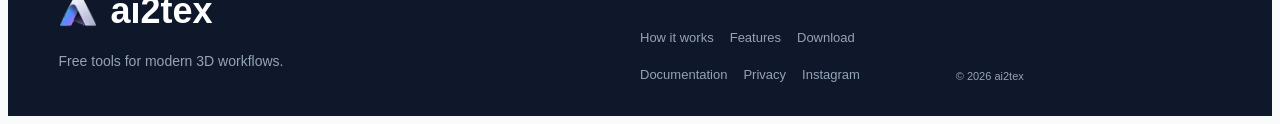
==== commit f2b7cce1: "Update index.html" ====
--- a/index.html
+++ b/index.html
@@ -507,7 +507,7 @@
 
     <div class="eyebrow">FREE DOWNLOAD</div>
 
-    <h2>Get ai2tex for 3ds Ma.</h2>
+    <h2>Get ai2tex for 3ds Max</h2>
 
     <p class="body">
       No account and no email are required to download the free tool
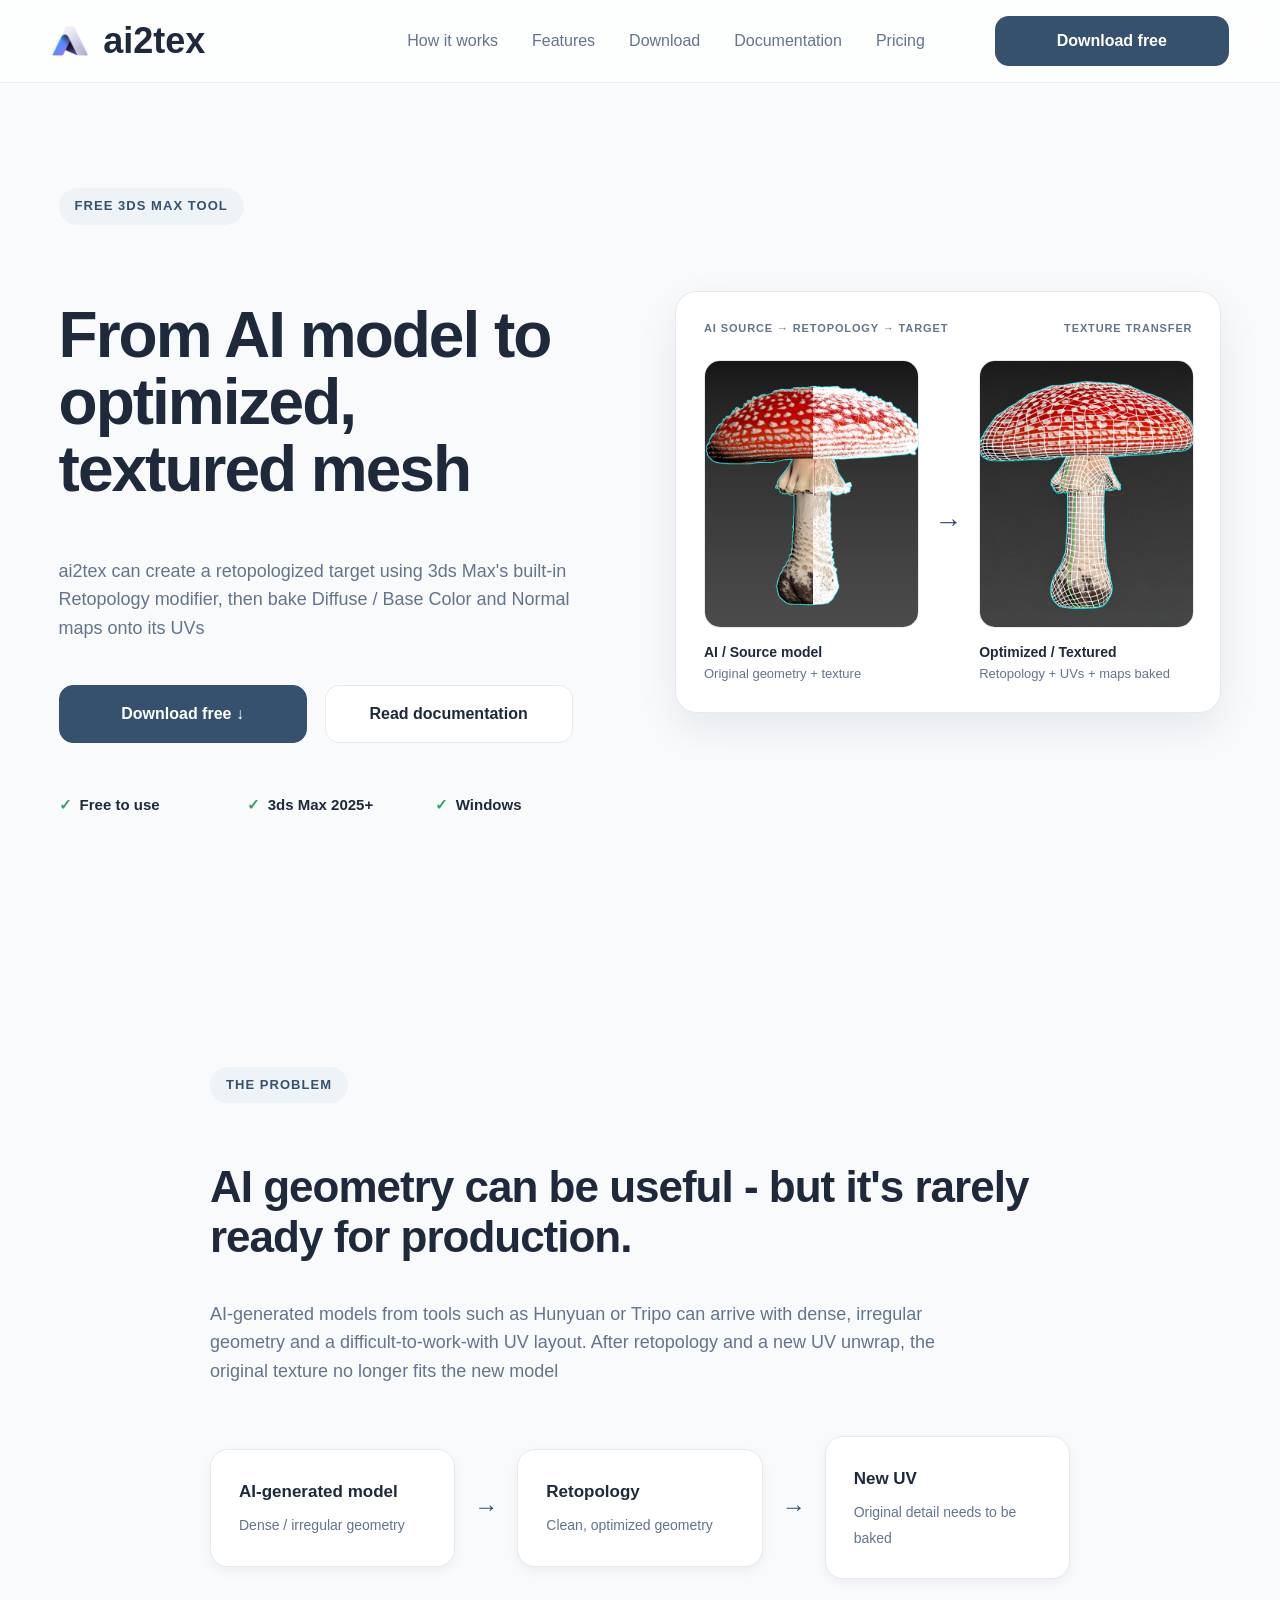
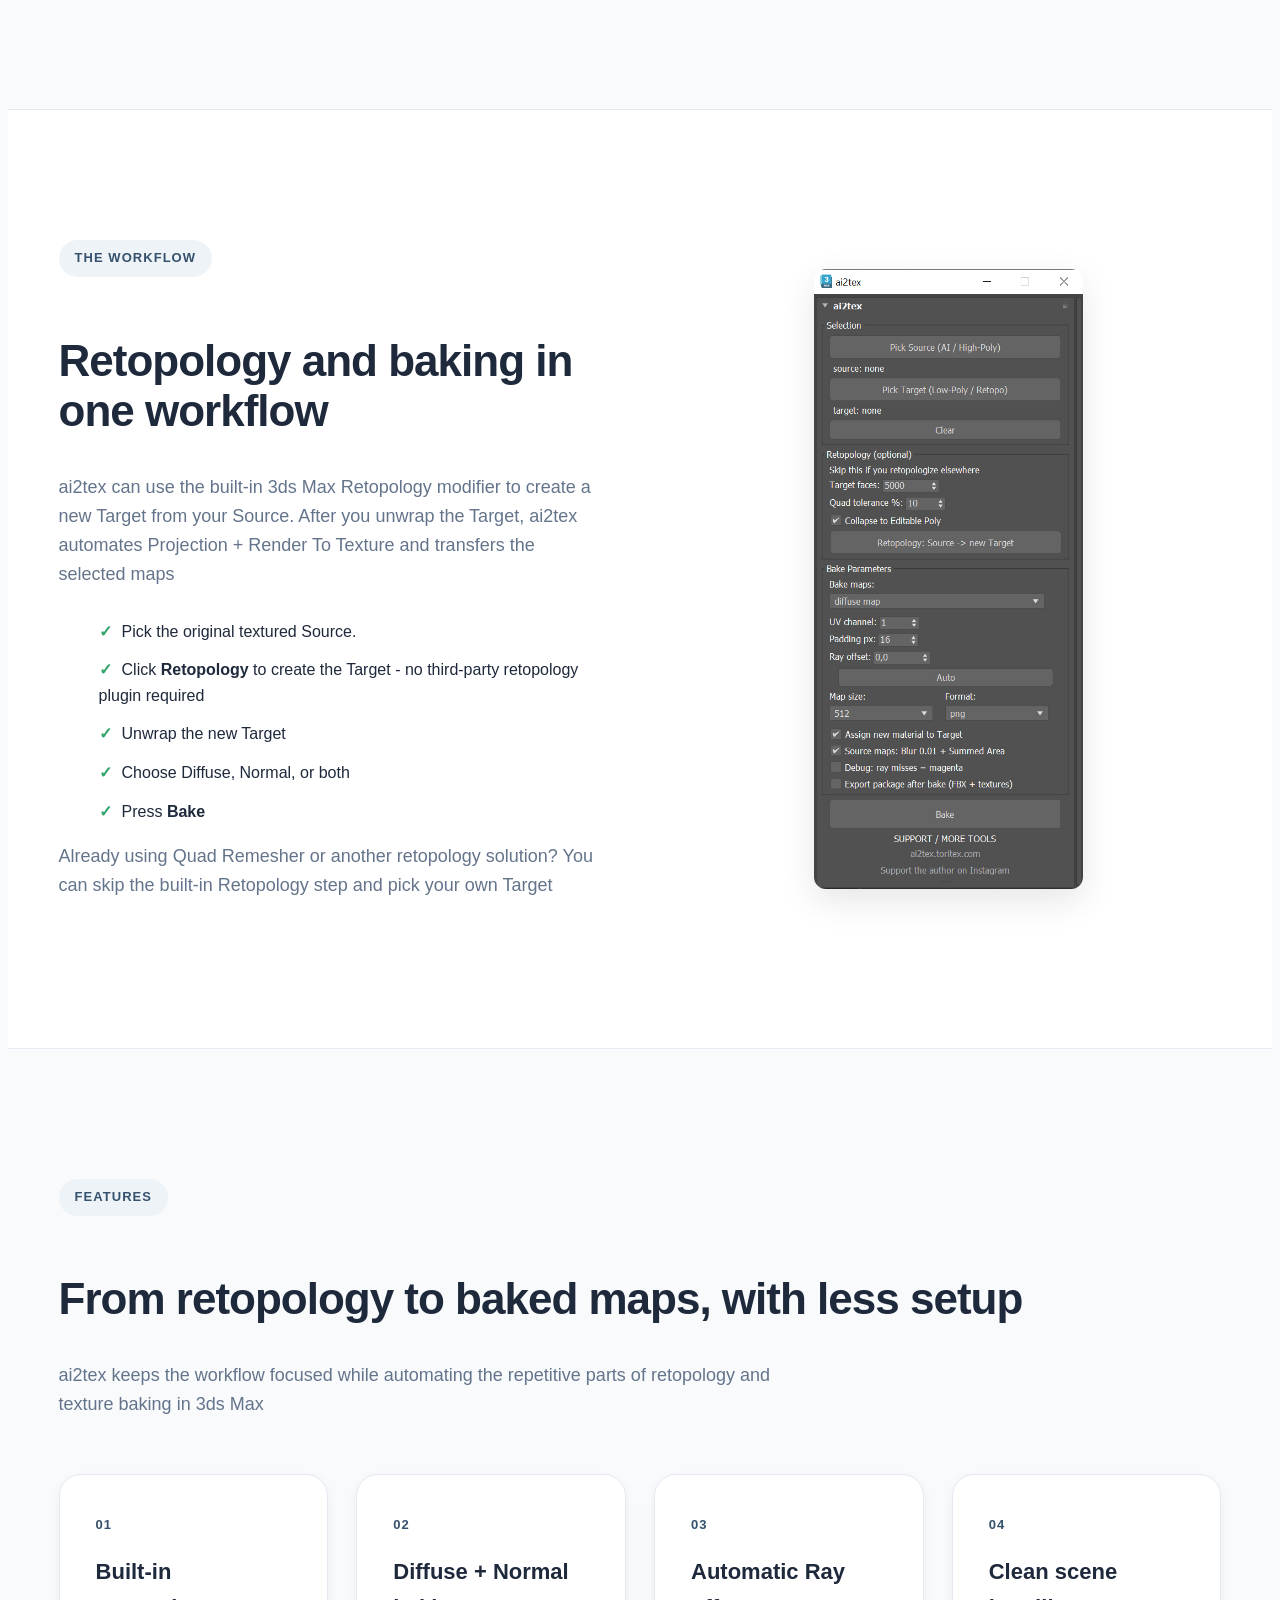
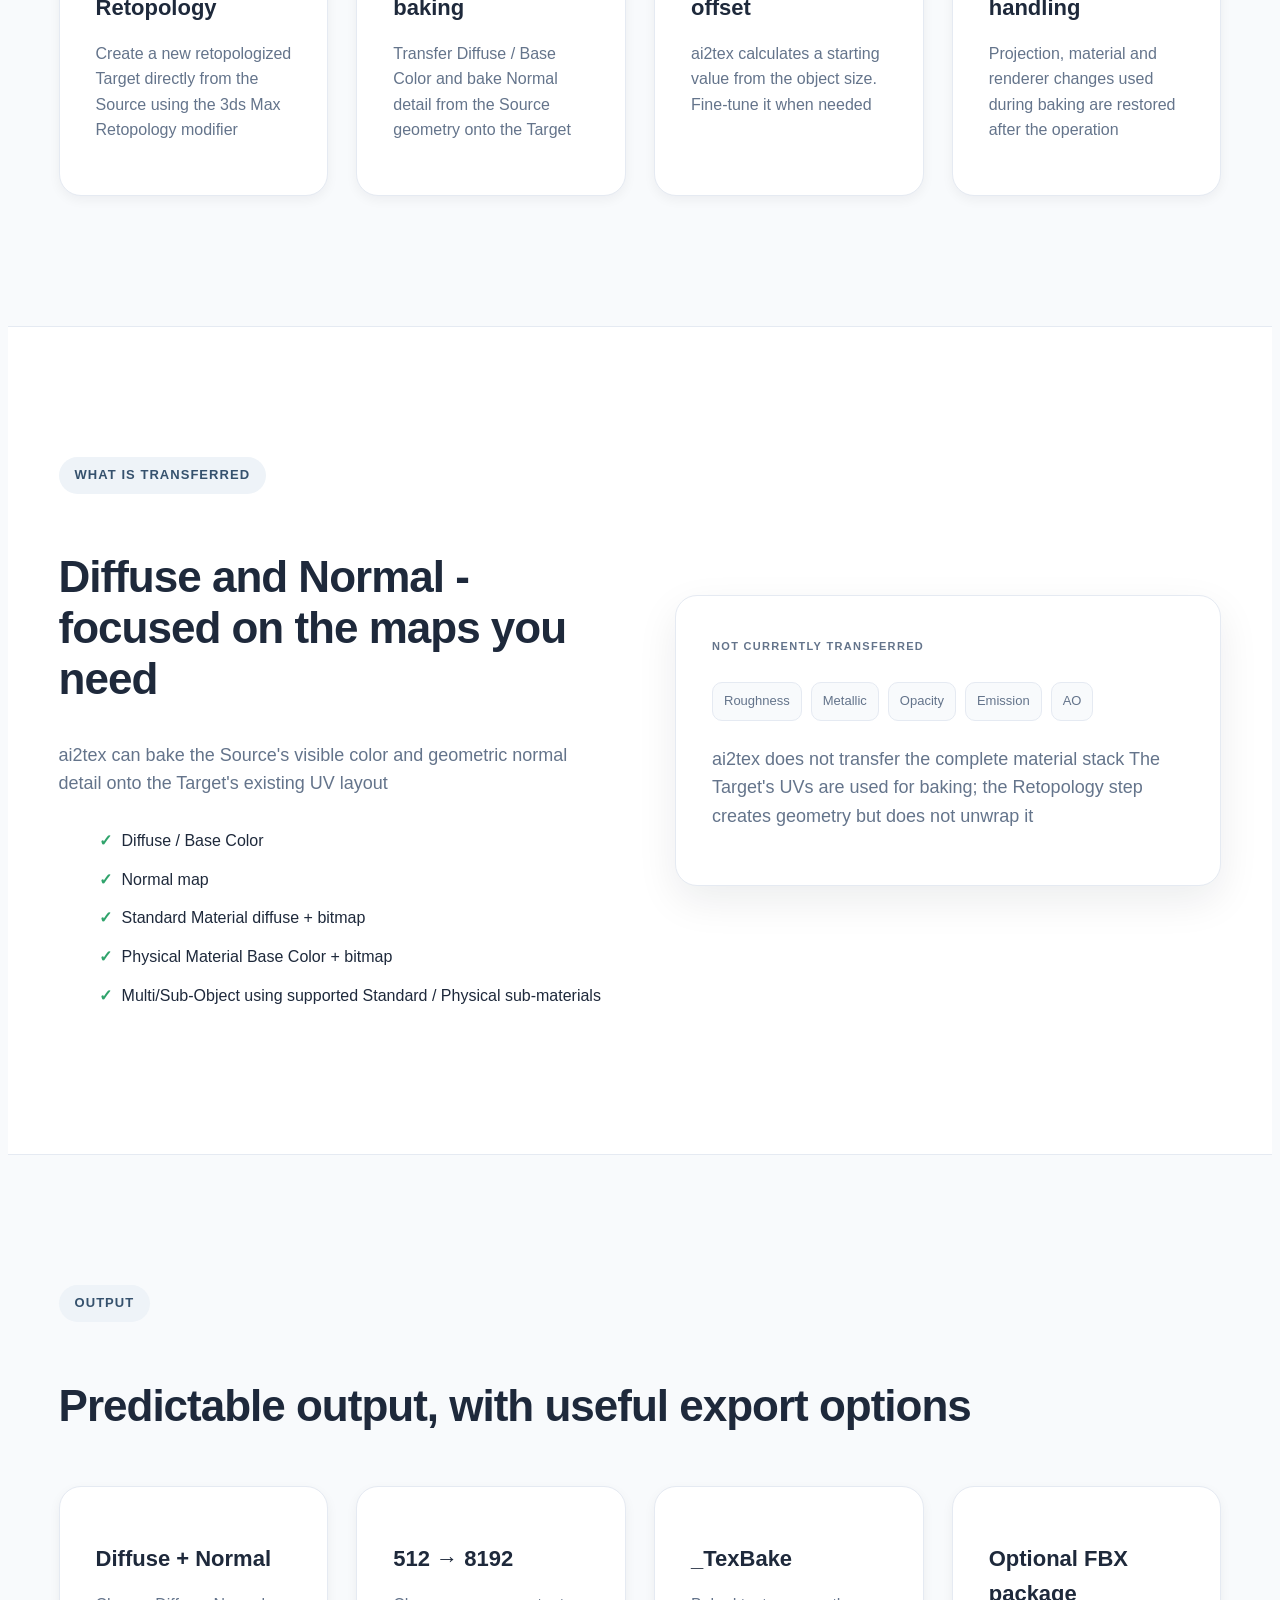
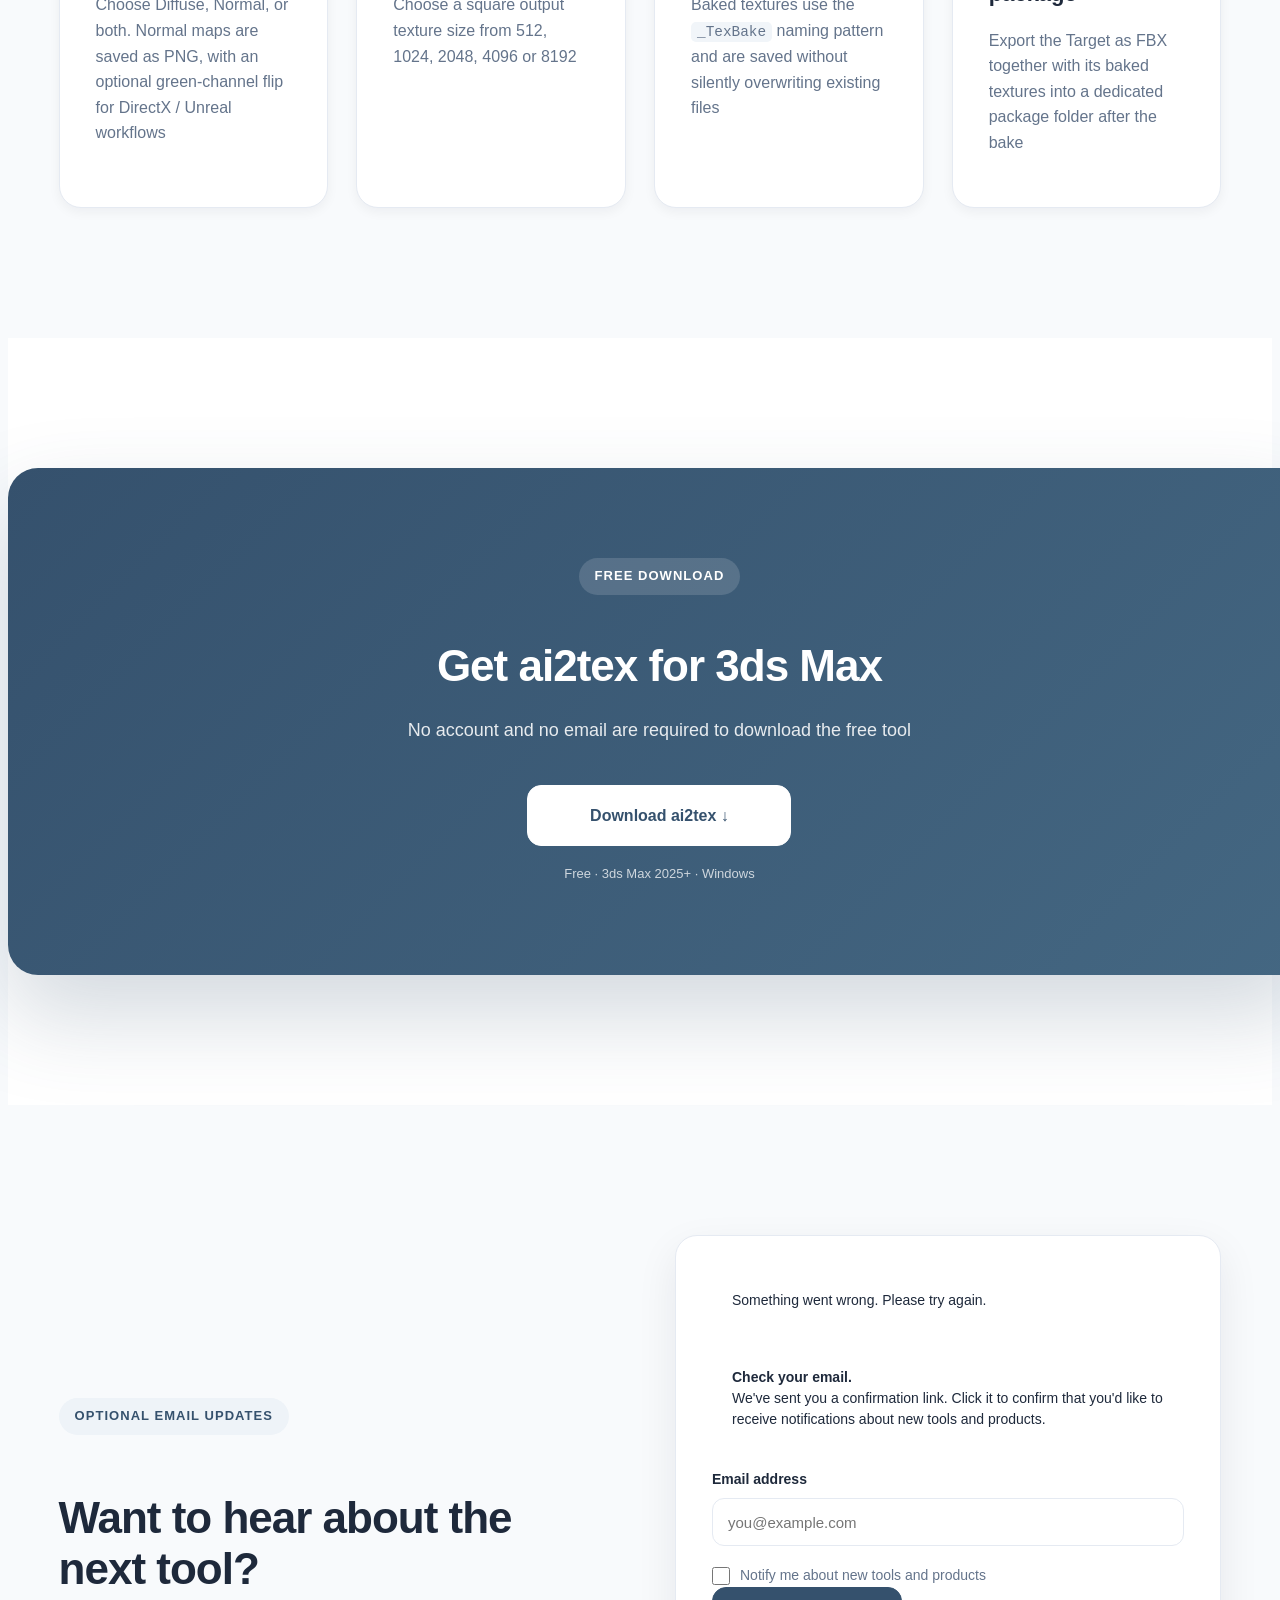
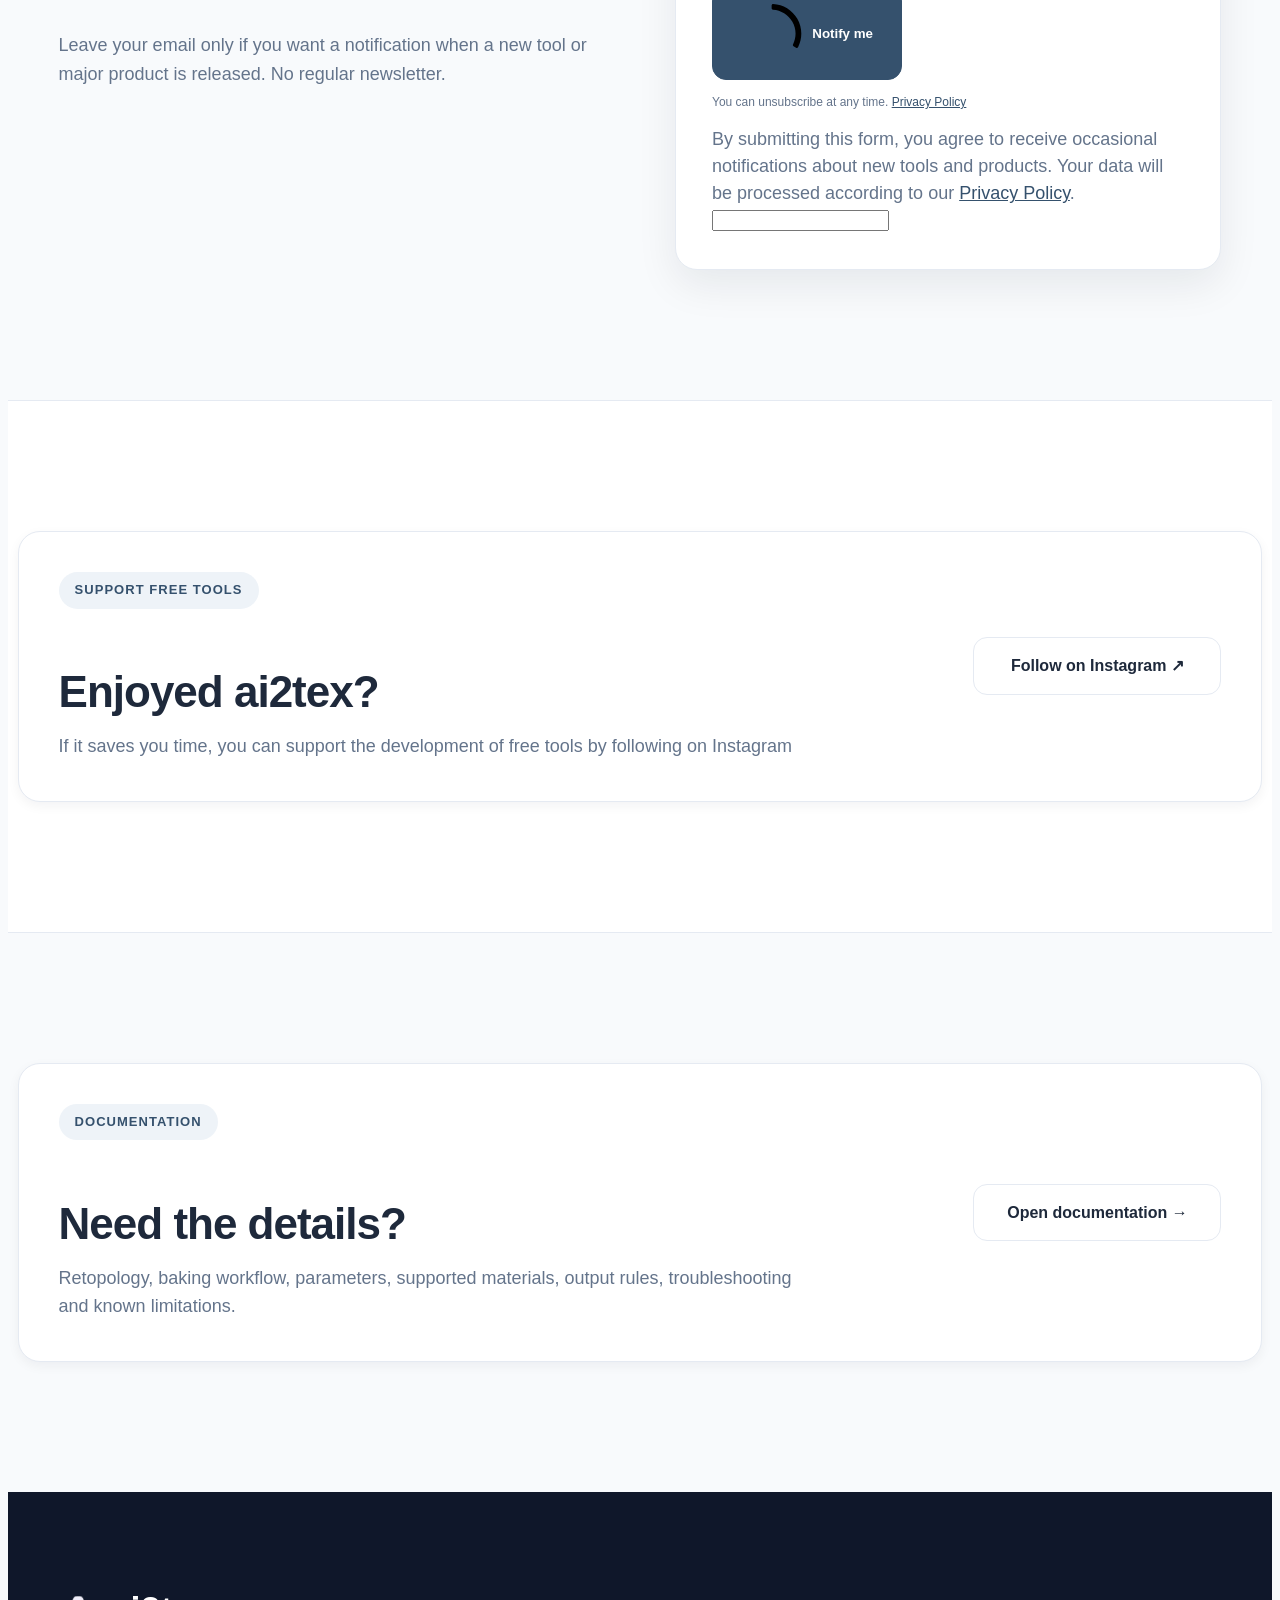
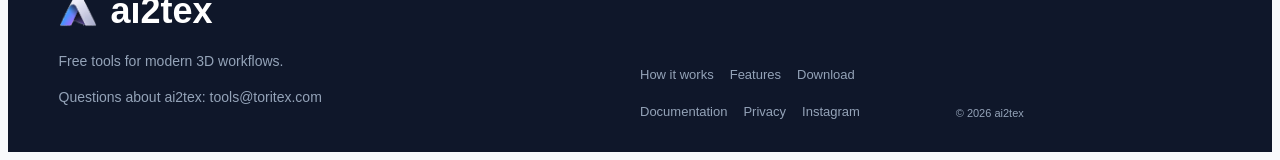
==== commit 19150f8d: "Footer: add tools@toritex.com contact line for ai2tex" ====
--- a/index.html
+++ b/index.html
@@ -884,6 +884,8 @@
 
       <p>Free tools for modern 3D workflows.</p>
 
+      <p>Questions about ai2tex: <a href="mailto:tools@toritex.com?subject=ai2tex%20Support">tools@toritex.com</a></p>
+
     </div>
 
 
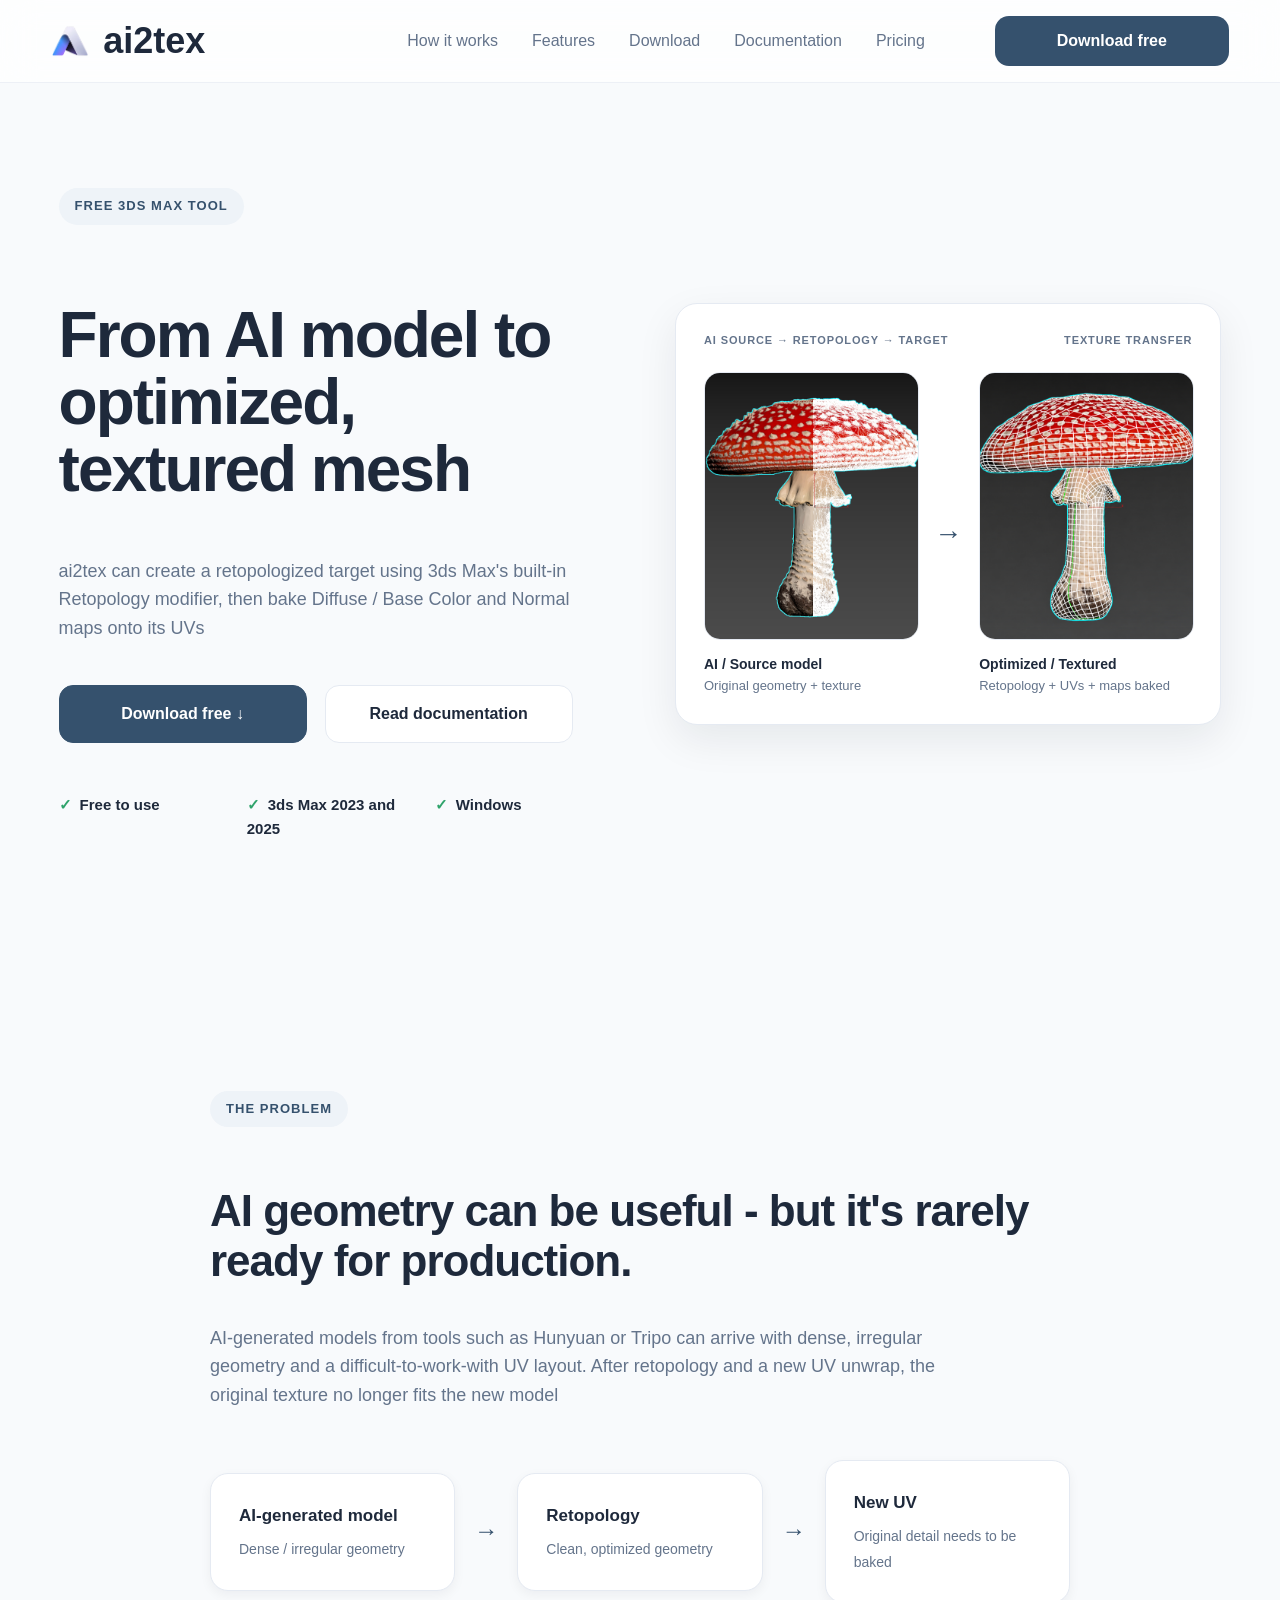
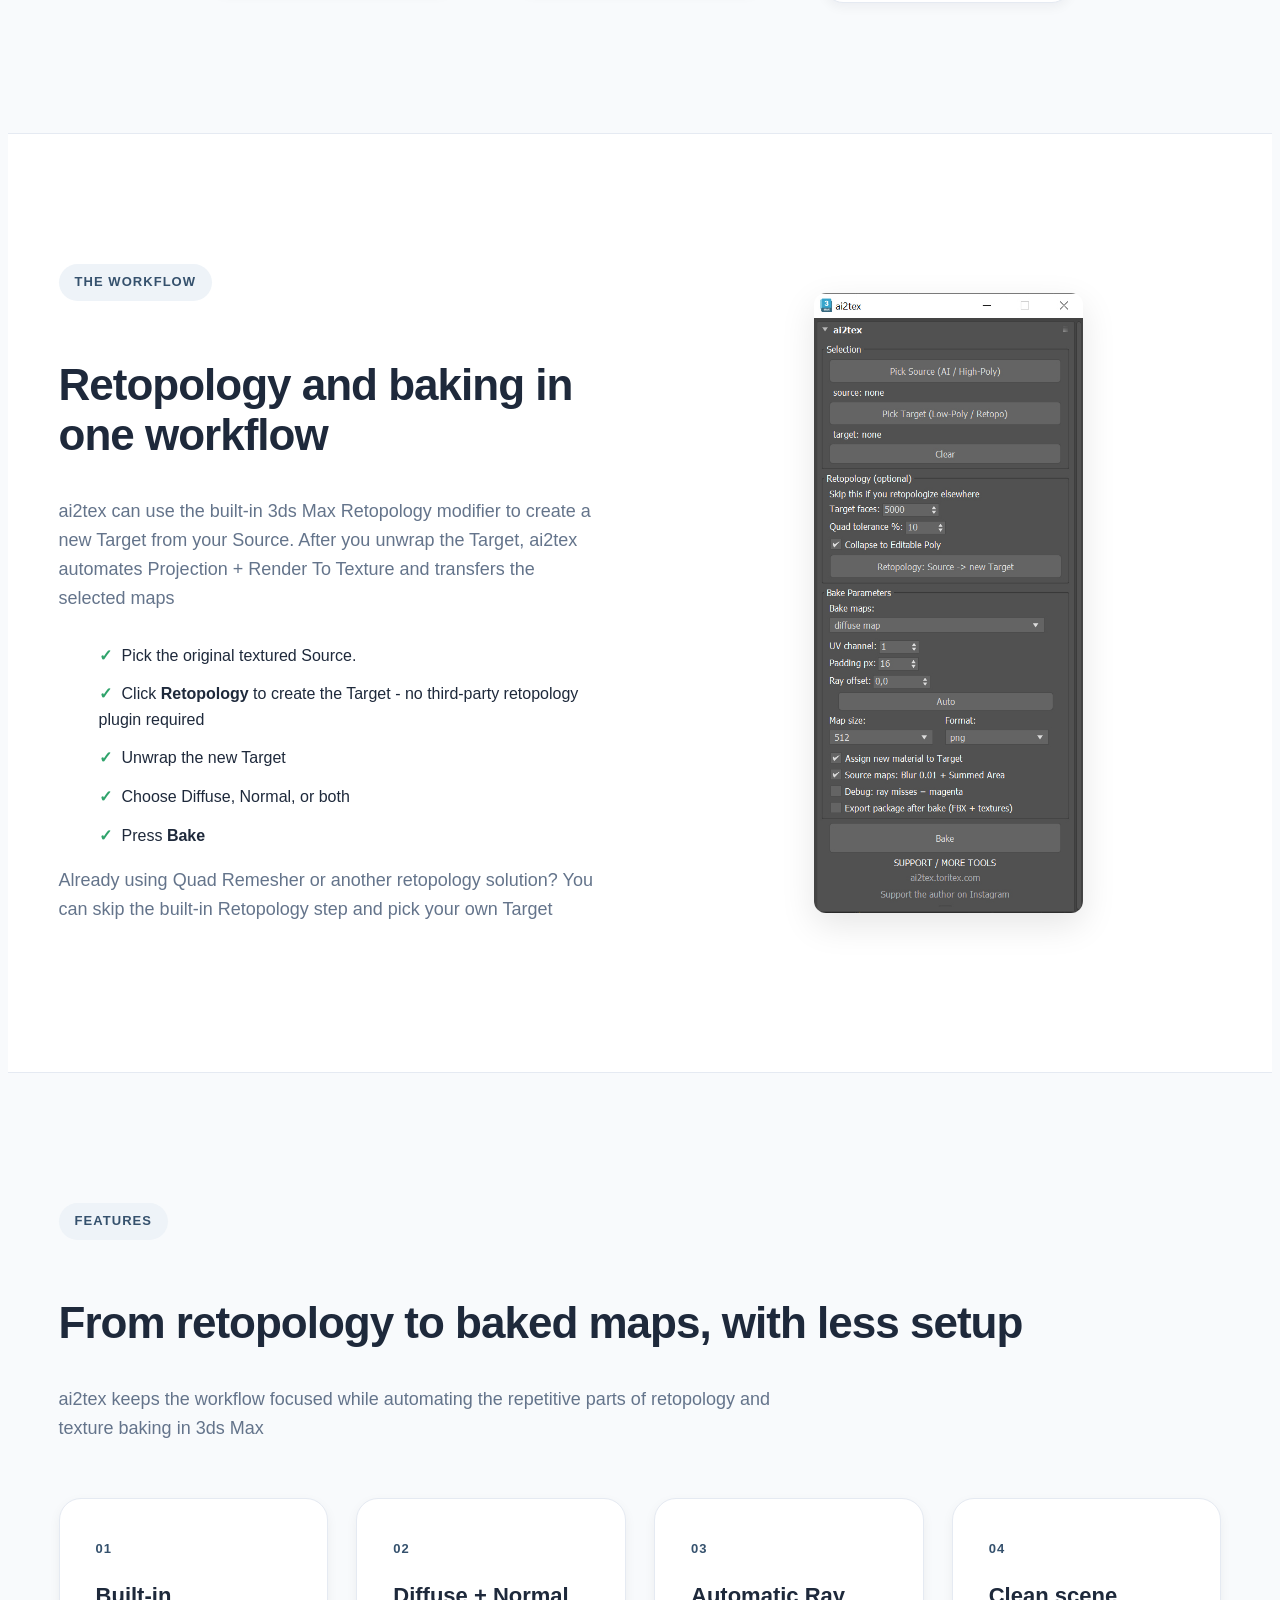
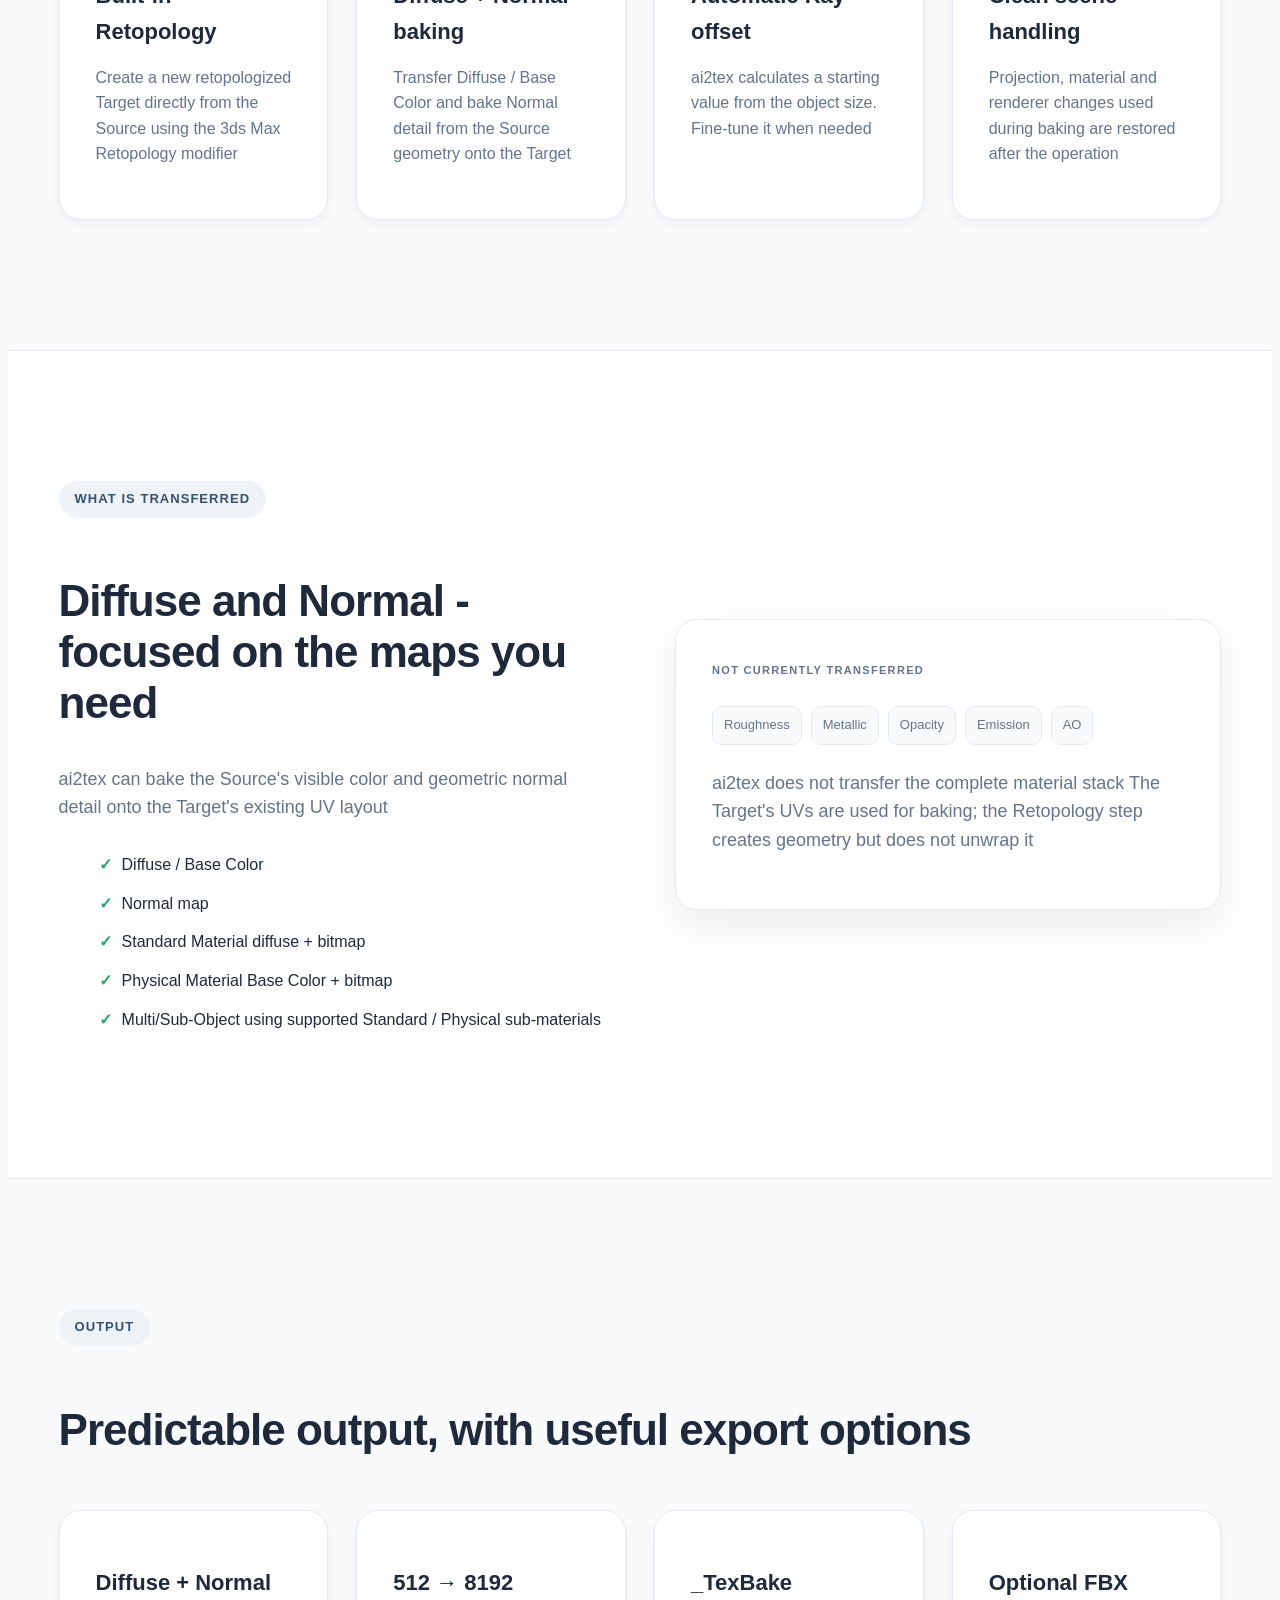
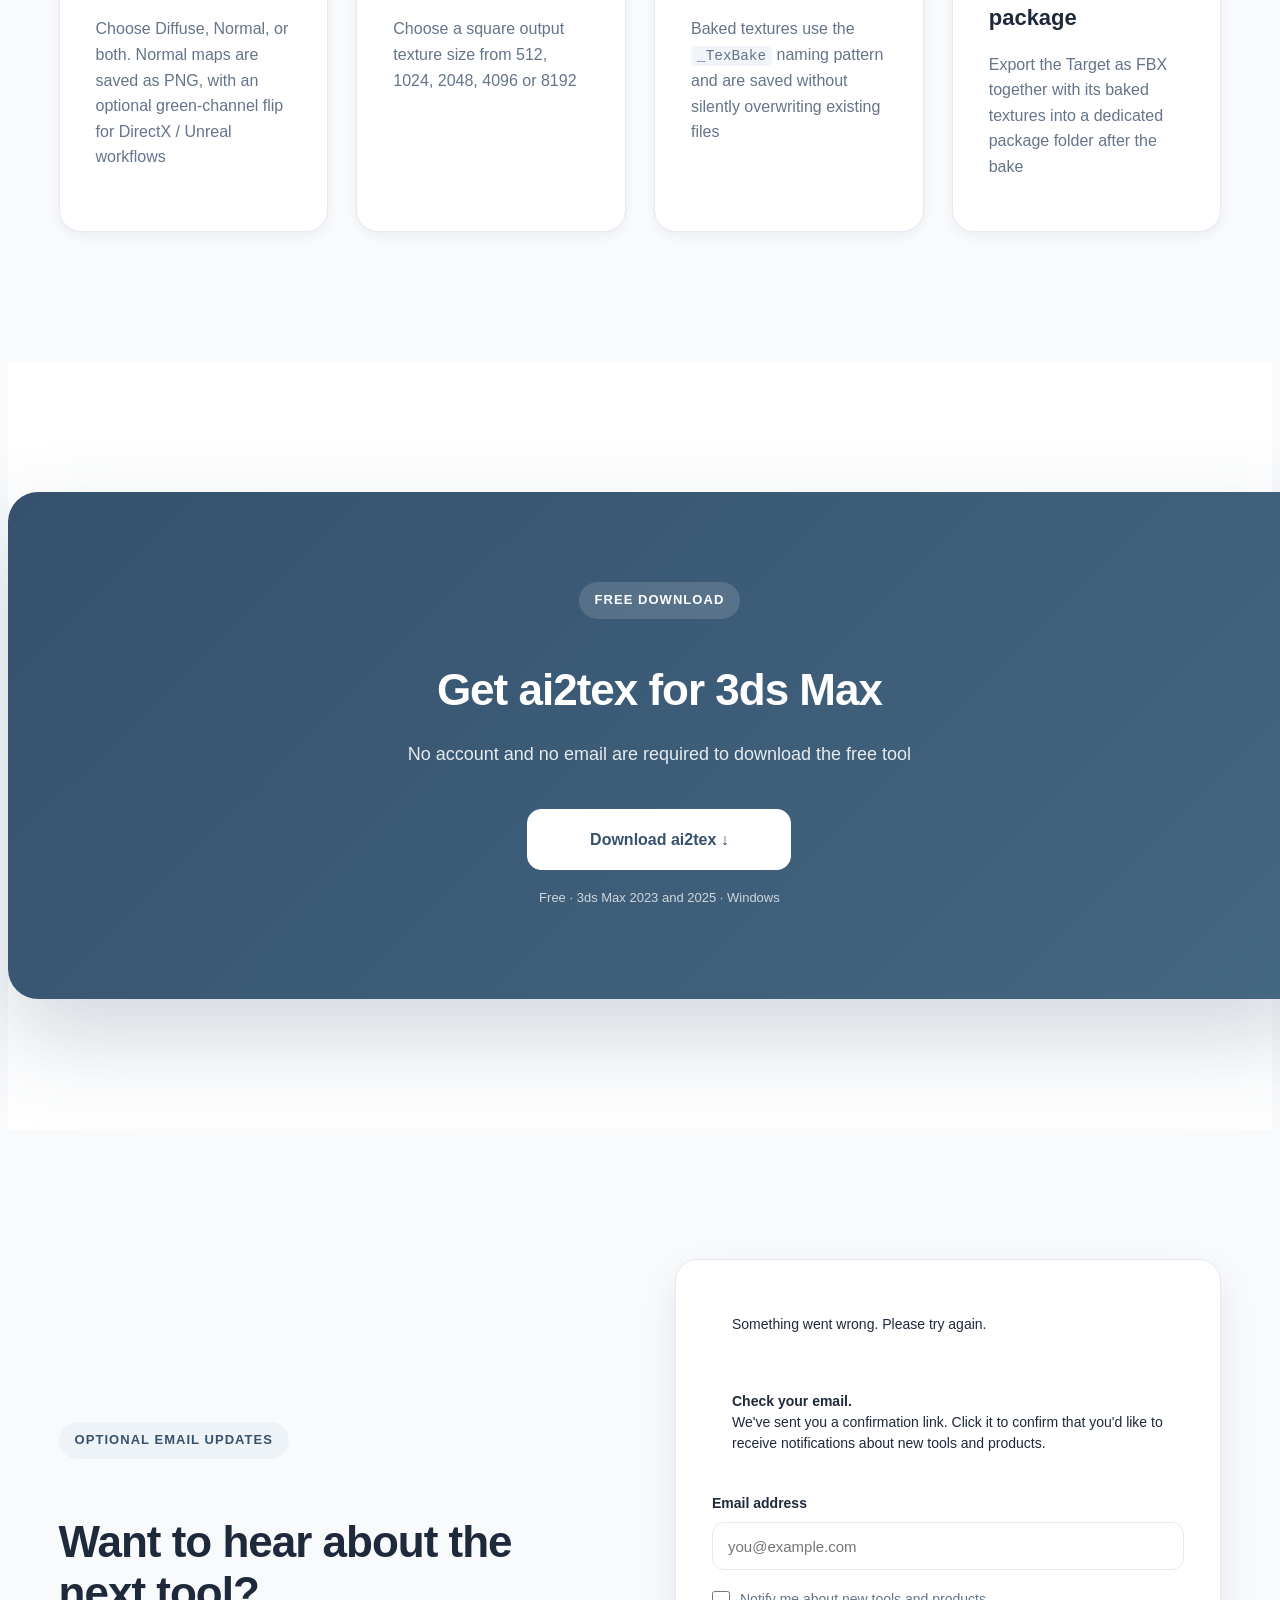
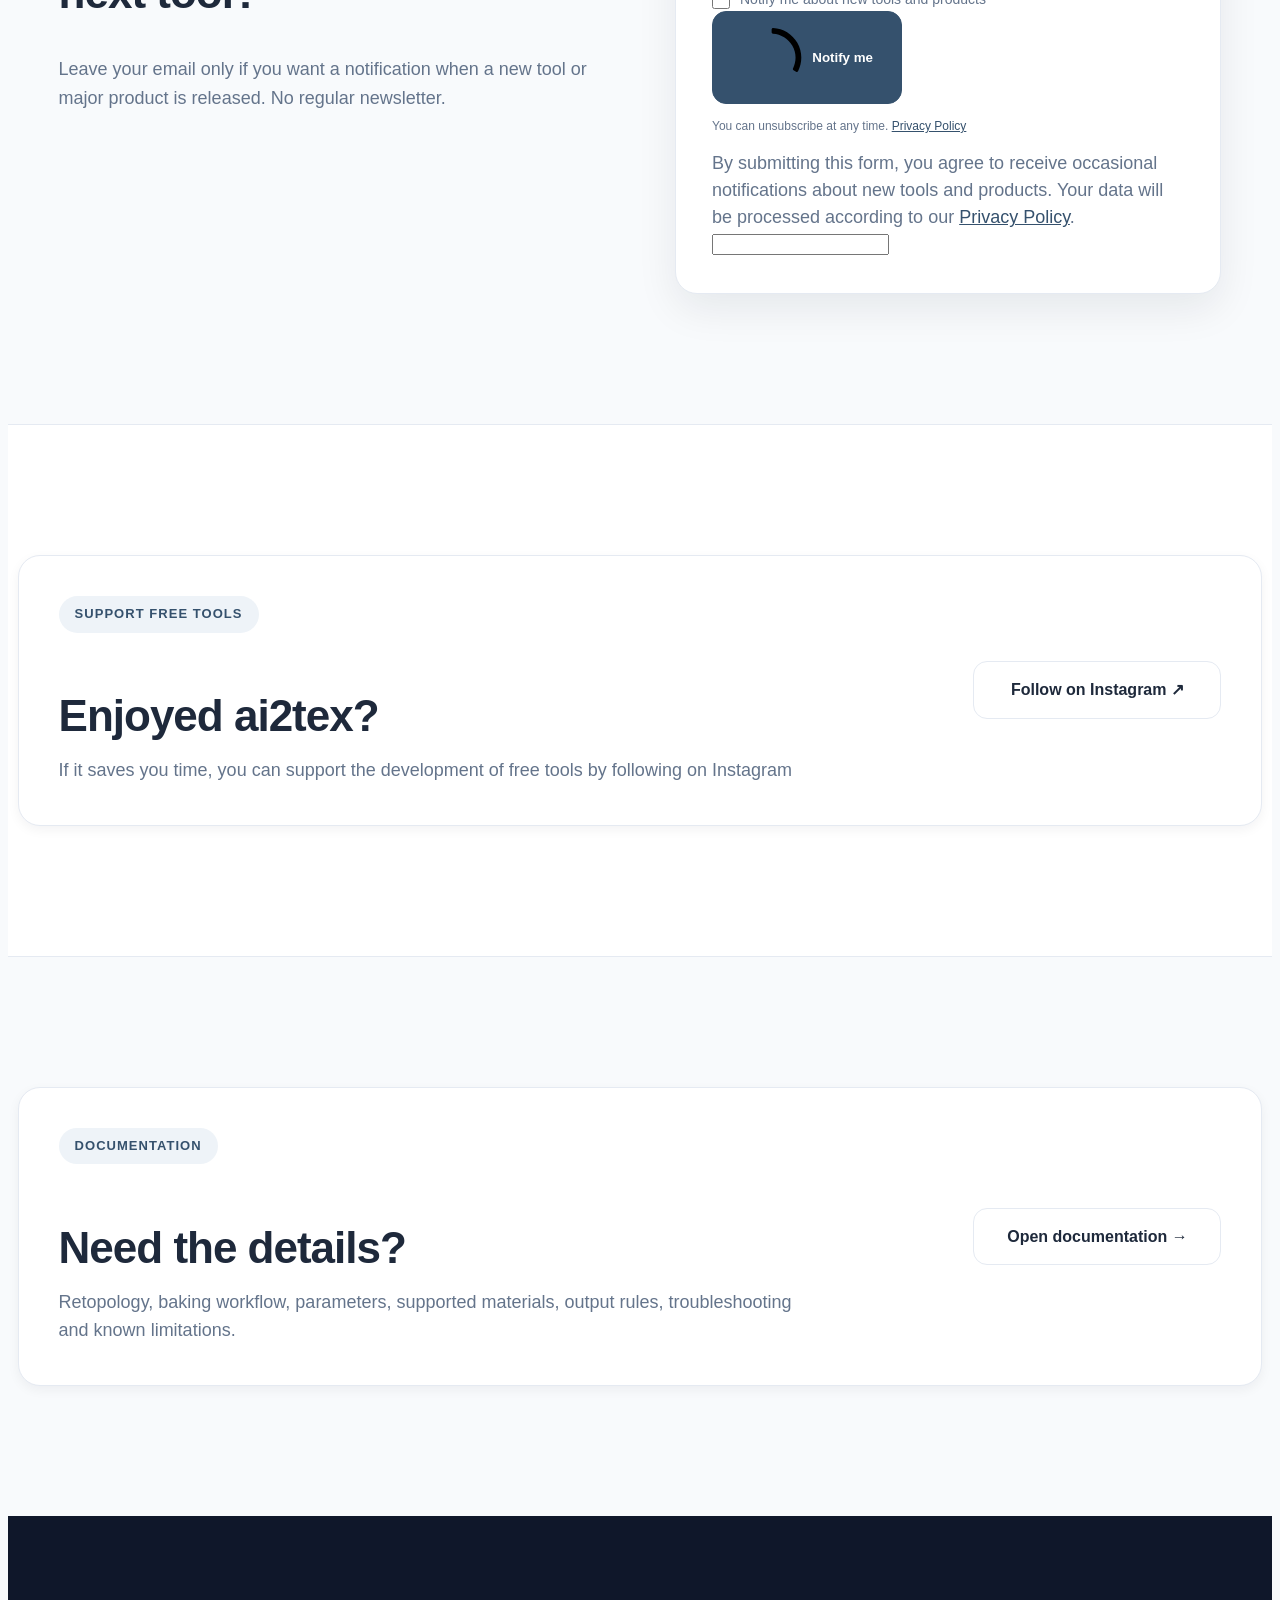
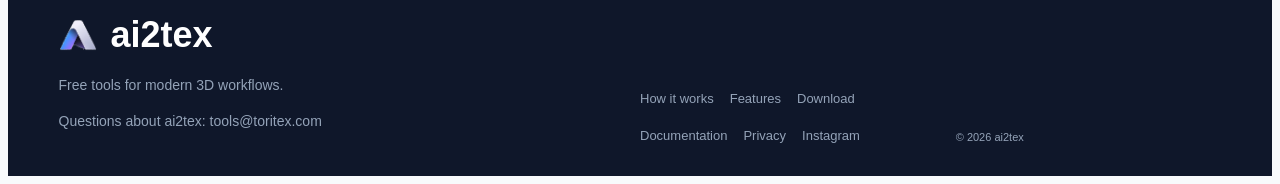
==== commit 925126da: "Home: align supported 3ds Max versions with the documentation (2023 and 2025)" ====
--- a/index.html
+++ b/index.html
@@ -46,7 +46,7 @@
   "applicationCategory": "DesignApplication",
   "operatingSystem": "Windows",
   "downloadUrl": "https://ai2tex.toritex.com/downloads/ai2tex.zip",
-  "softwareRequirements": "3ds Max 2025 or newer, Windows",
+  "softwareRequirements": "3ds Max 2023 or 2025, Windows",
   "offers": {
     "@type": "Offer",
     "price": "0",
@@ -135,7 +135,7 @@
 
       <div class="meta">
         <span>Free to use</span>
-        <span>3ds Max 2025+</span>
+        <span>3ds Max 2023 and 2025</span>
         <span>Windows</span>
       </div>
 
@@ -518,7 +518,7 @@
     </a>
 
     <div class="download-meta">
-      Free · 3ds Max 2025+ · Windows
+      Free · 3ds Max 2023 and 2025 · Windows
     </div>
 
   </div>
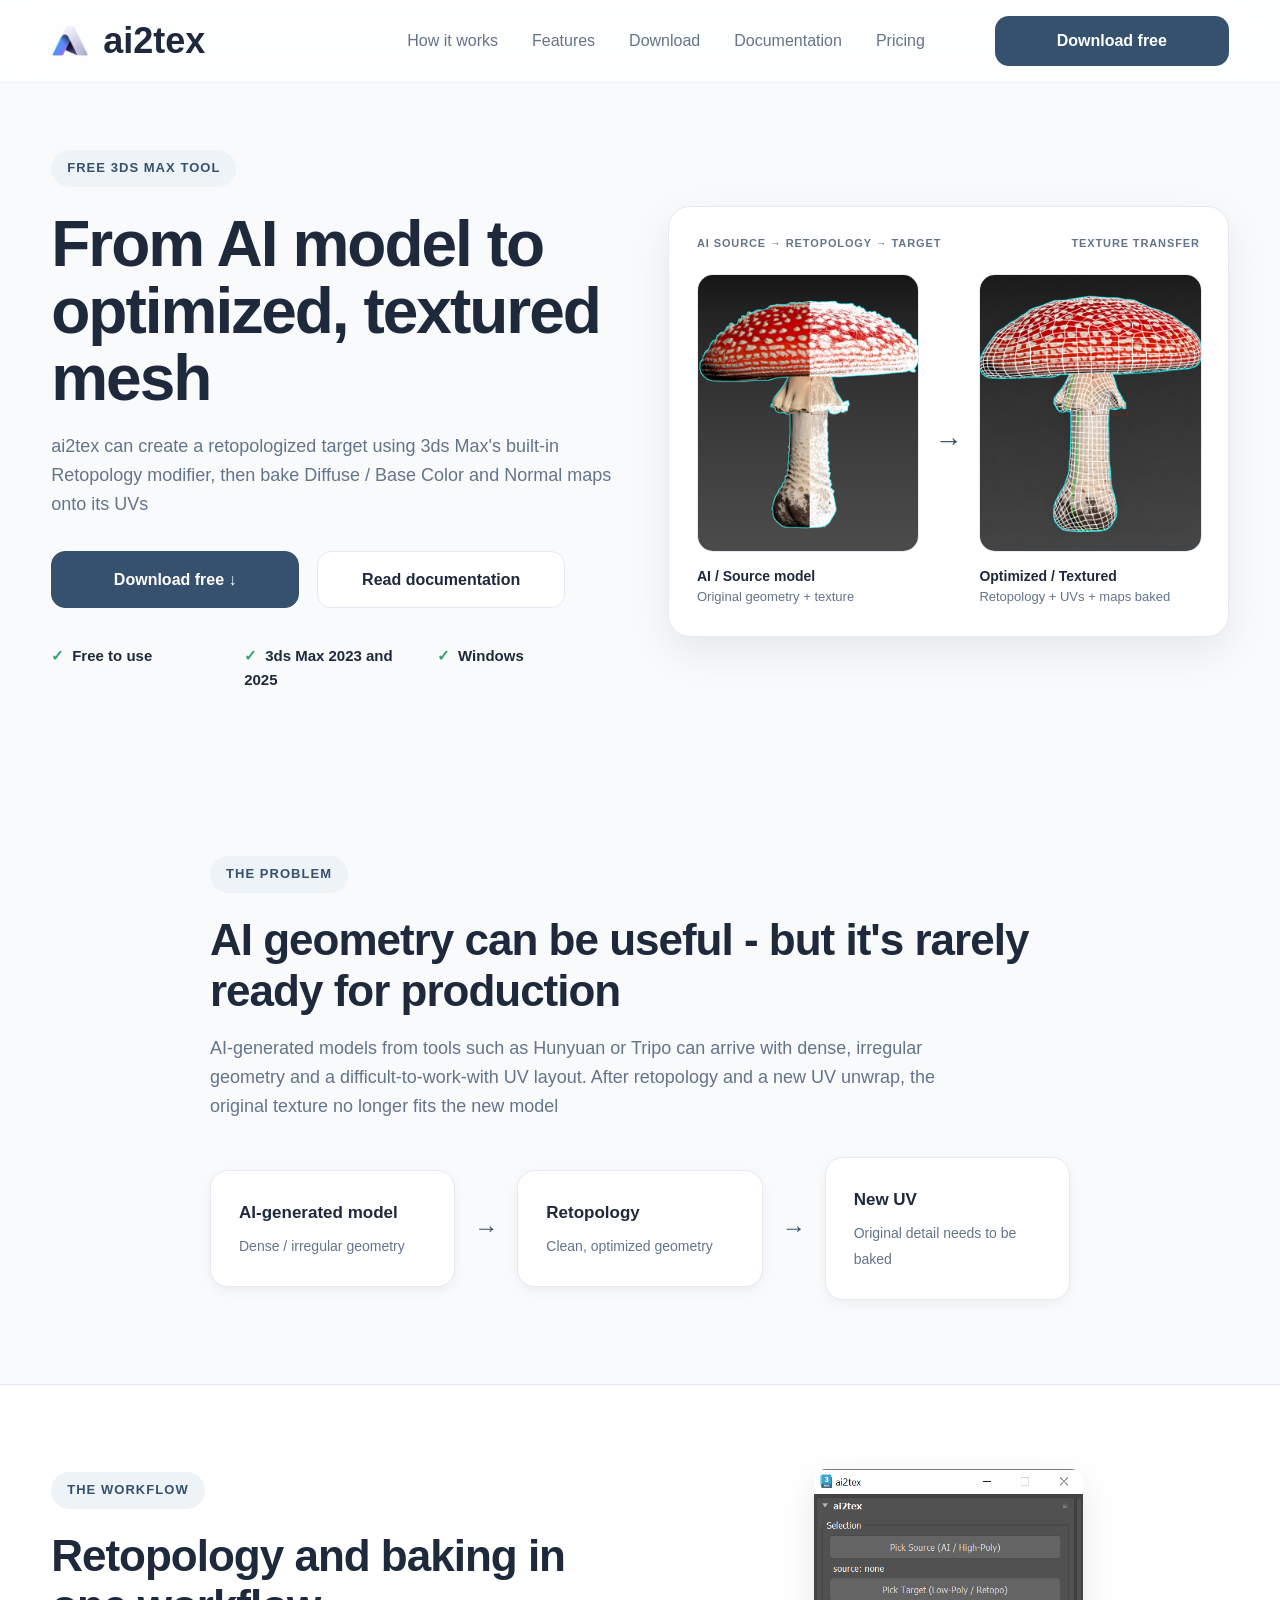
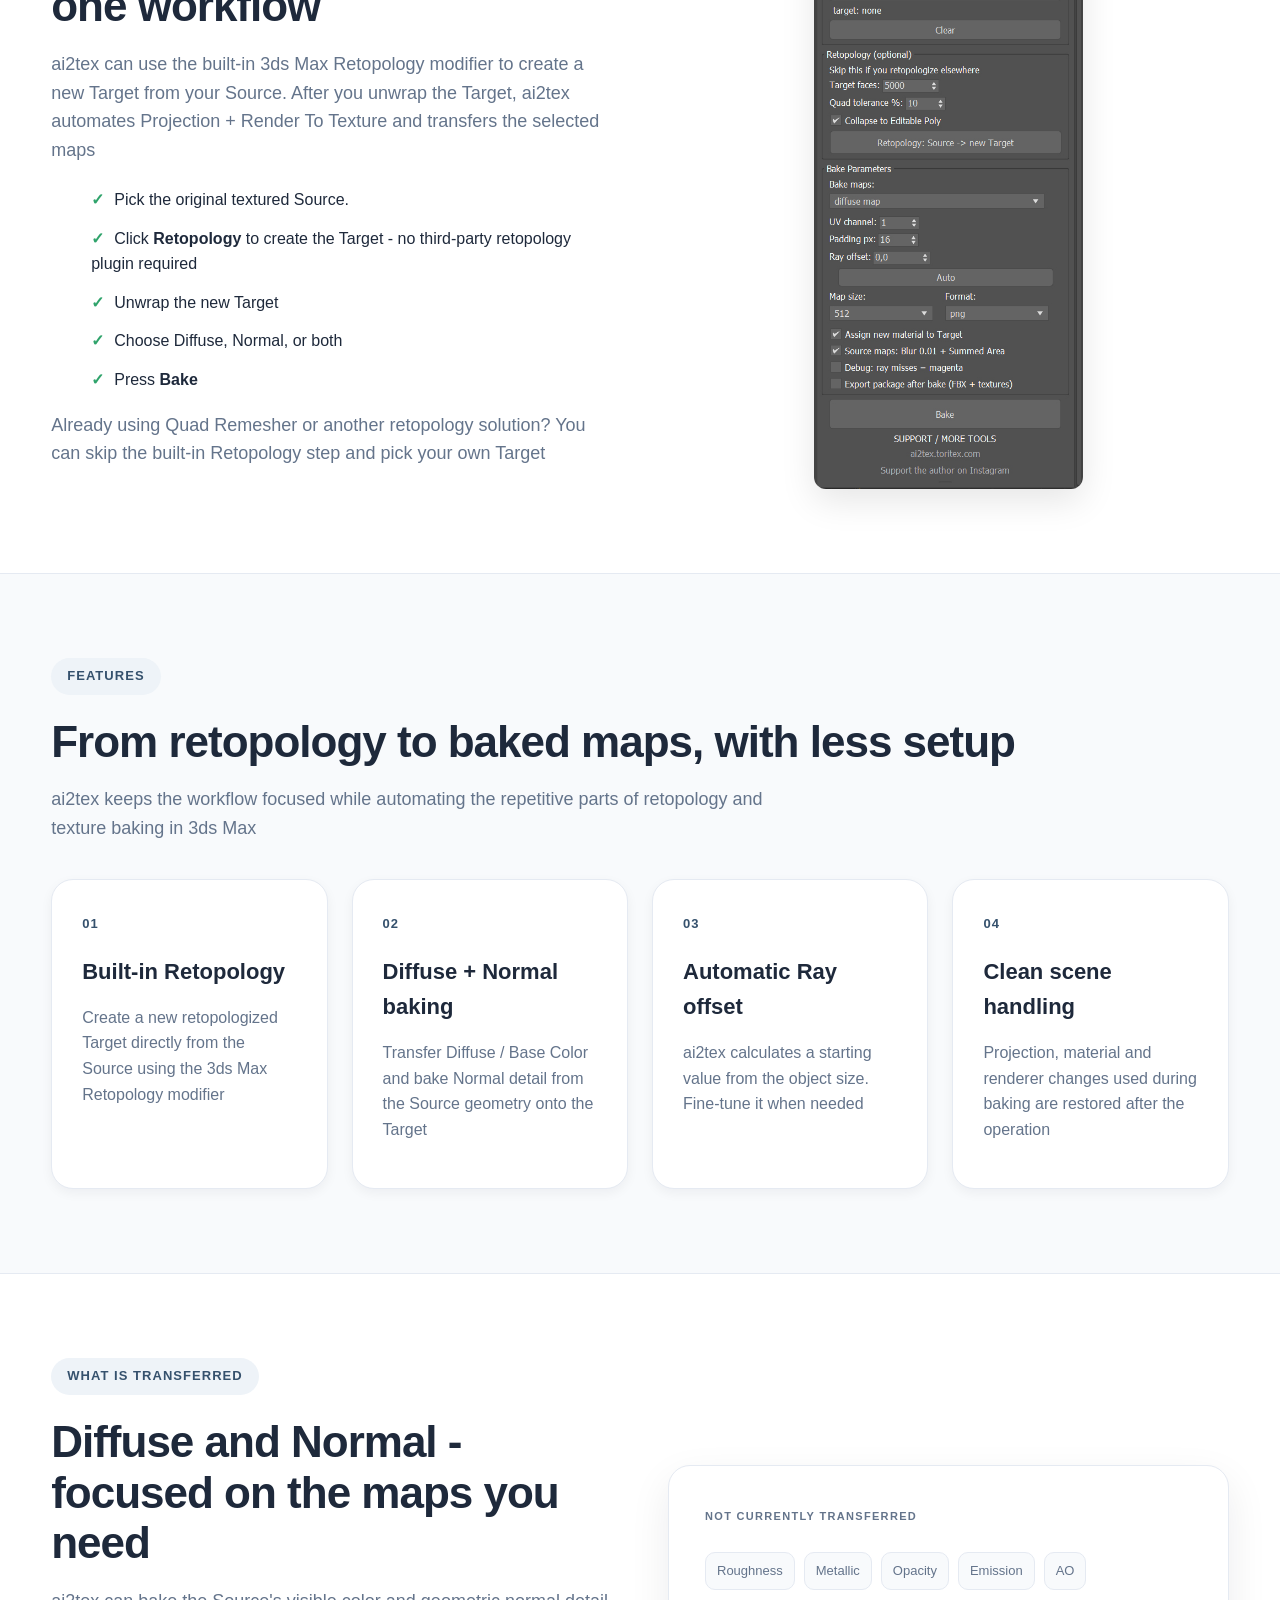
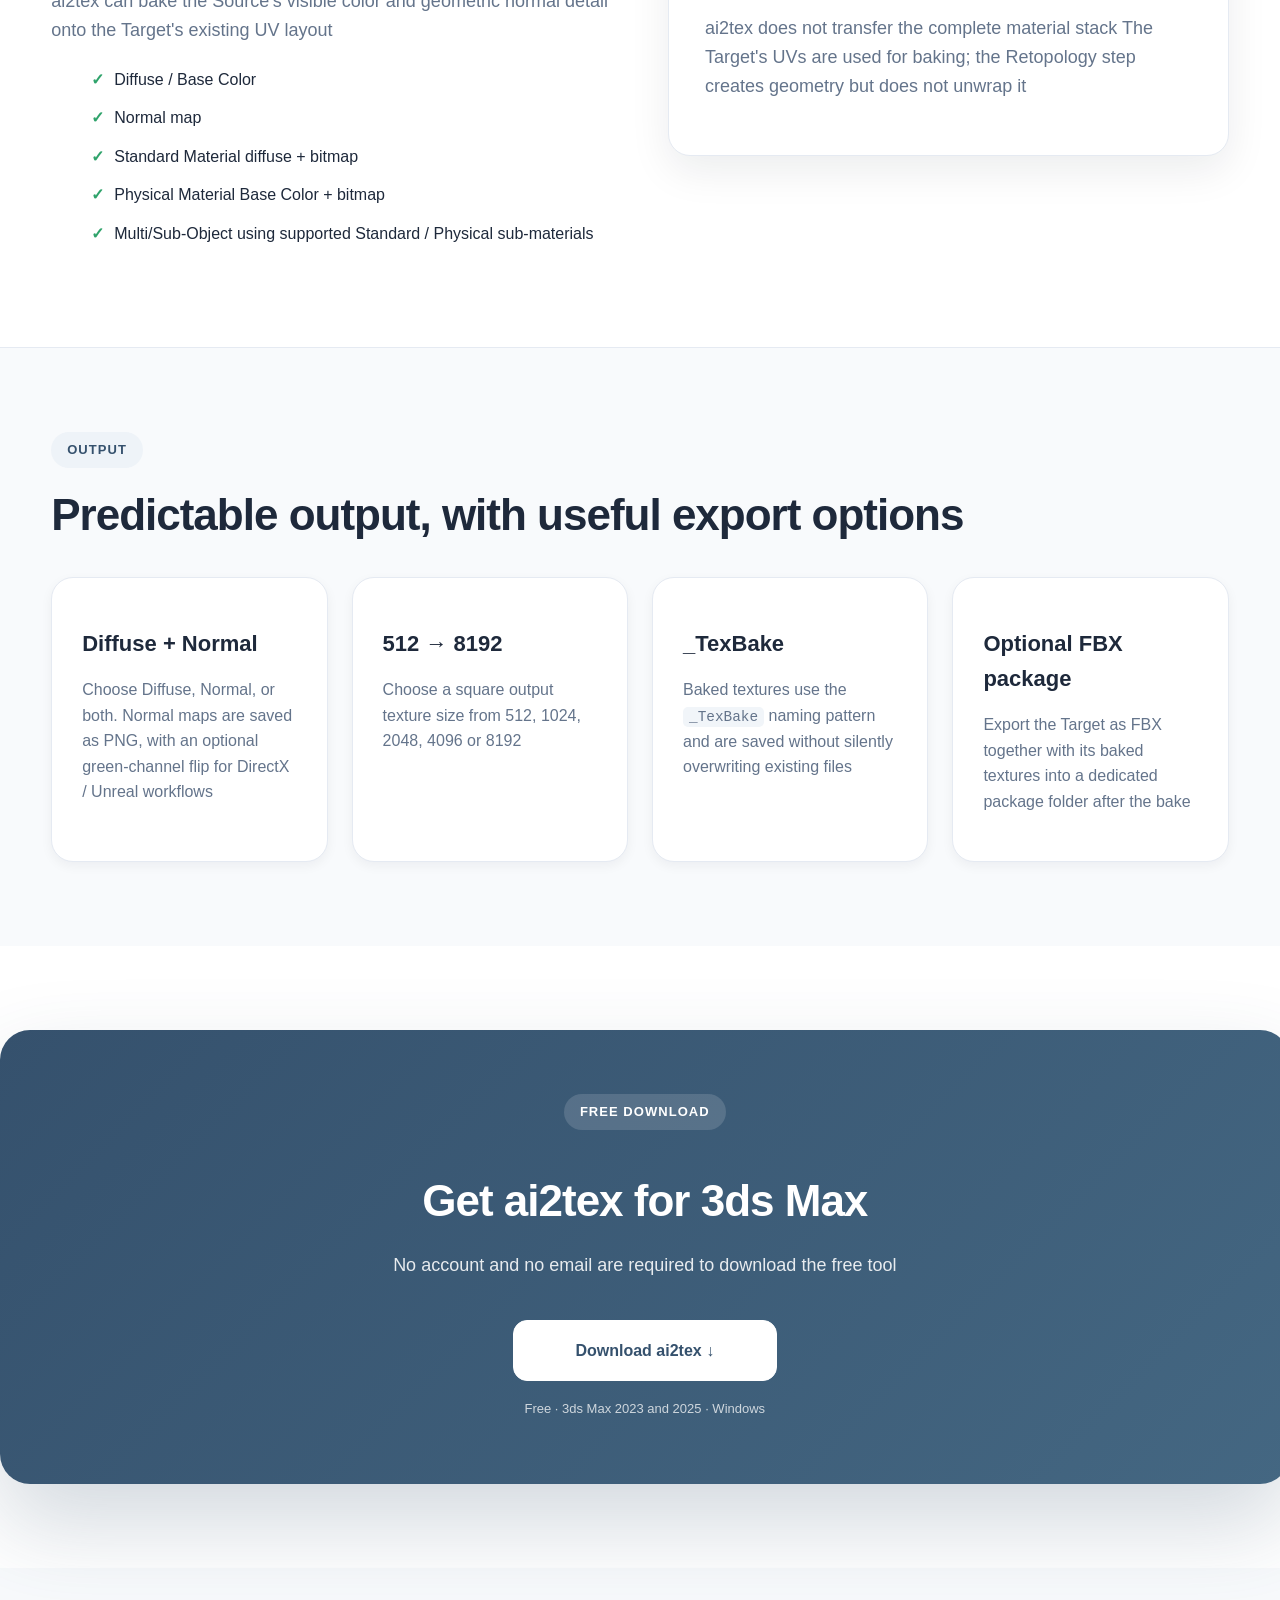
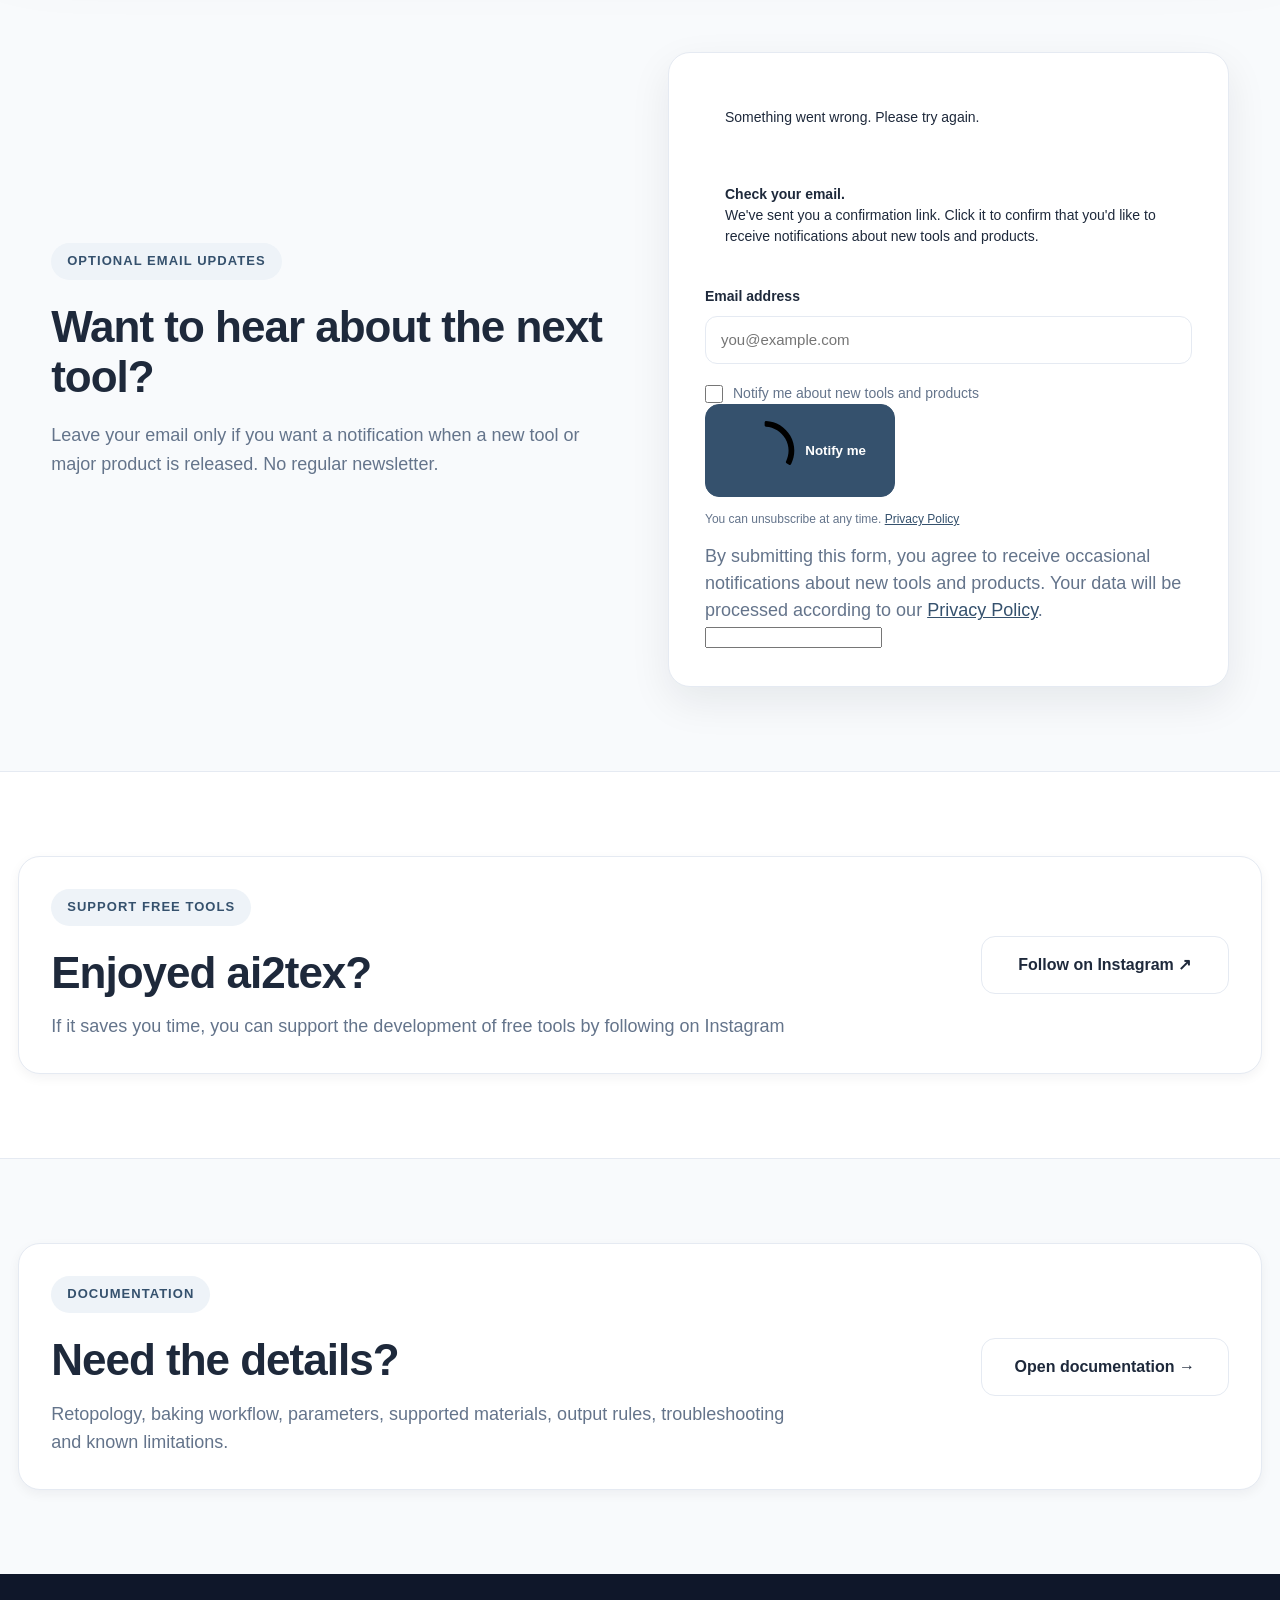
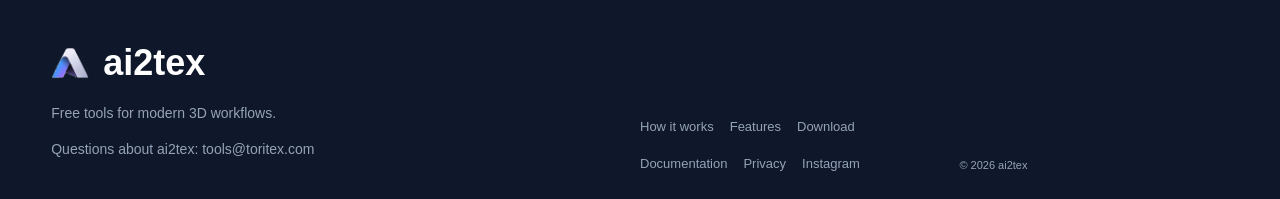
==== commit 3bbfc6eb: "Home: short dashes, no period after heading, link site.css for tighter spacing" ====
--- a/index.html
+++ b/index.html
@@ -16,22 +16,23 @@
 
 <meta name="description" content="ai2tex is a free 3ds Max tool for retopologizing AI-generated models with built-in 3ds Max Retopology, then baking Diffuse / Base Color and Normal maps onto a UV-mapped target.">
 
-<title>ai2tex — Free 3ds Max Retopology &amp; Texture Transfer Tool</title>
+<title>ai2tex - Free 3ds Max Retopology &amp; Texture Transfer Tool</title>
 
 <link rel="canonical" href="https://ai2tex.toritex.com/">
 <meta property="og:type" content="website">
 <meta property="og:site_name" content="ai2tex">
-<meta property="og:title" content="ai2tex — Free 3ds Max Retopology &amp; Texture Transfer Tool">
+<meta property="og:title" content="ai2tex - Free 3ds Max Retopology &amp; Texture Transfer Tool">
 <meta property="og:description" content="Free 3ds Max tool for retopologizing AI-generated models with built-in 3ds Max Retopology, then baking Diffuse / Base Color and Normal maps onto a UV-mapped target.">
 <meta property="og:url" content="https://ai2tex.toritex.com/">
 <meta property="og:image" content="https://ai2tex.toritex.com/assets/ai2tex-after.jpg">
 <meta name="twitter:card" content="summary_large_image">
-<meta name="twitter:title" content="ai2tex — Free 3ds Max Retopology &amp; Texture Transfer Tool">
+<meta name="twitter:title" content="ai2tex - Free 3ds Max Retopology &amp; Texture Transfer Tool">
 <meta name="twitter:description" content="Free 3ds Max tool for retopologizing AI-generated models with built-in 3ds Max Retopology, then baking Diffuse / Base Color and Normal maps onto a UV-mapped target.">
 <meta name="twitter:image" content="https://ai2tex.toritex.com/assets/ai2tex-after.jpg">
 
 <link rel="icon" href="assets/logo-light.svg" type="image/svg+xml">
 <link rel="stylesheet" href="style.css">
+<link rel="stylesheet" href="site.css">
 <link
   rel="stylesheet"
   href="https://sibforms.com/forms/end-form/build/sib-styles.css"
@@ -197,7 +198,7 @@
 
     <div class="eyebrow">THE PROBLEM</div>
 
-    <h2>AI geometry can be useful - but it's rarely ready for production.</h2>
+    <h2>AI geometry can be useful - but it's rarely ready for production</h2>
 
     <p class="body">
       AI-generated models from tools such as Hunyuan or Tripo can arrive
@@ -965,7 +966,7 @@
   images.forEach(image => {
     image.tabIndex = 0;
     image.setAttribute('role', 'button');
-    image.setAttribute('aria-label', (image.alt || 'Model image') + ' — click to enlarge');
+    image.setAttribute('aria-label', (image.alt || 'Model image') + ' - click to enlarge');
     image.addEventListener('click', () => openImage(image));
     image.addEventListener('keydown', event => {
       if (event.key === 'Enter' || event.key === ' ') {
--- a/site.css
+++ b/site.css
@@ -0,0 +1,152 @@
+/* ==========================================================
+   ai2tex layout refinements
+   Loaded after style.css on every page.
+   Only tightens vertical spacing, so the long empty gaps go away
+   while the look of the site stays the same.
+==========================================================*/
+
+body {
+  margin: 0;
+}
+
+h1 {
+  margin: 0;
+}
+
+h2 {
+  margin: 0 0 16px;
+}
+
+
+/* ---------- Hero ---------- */
+
+.hero {
+  padding-top: 150px;
+  padding-bottom: 80px;
+}
+
+.hero-grid {
+  gap: 56px;
+}
+
+.lead {
+  margin-top: 20px;
+}
+
+.actions {
+  margin-top: 32px;
+}
+
+.meta {
+  margin-top: 36px;
+}
+
+
+/* ---------- Sections ---------- */
+
+.section {
+  padding: 84px 0;
+}
+
+.clean {
+  margin-top: 22px;
+}
+
+.flow {
+  margin-top: 36px;
+}
+
+.cards {
+  margin-top: 36px;
+  gap: 24px;
+}
+
+.card {
+  padding: 30px;
+}
+
+.two {
+  gap: 56px;
+}
+
+.download-box {
+  padding: 64px 56px;
+}
+
+.callout {
+  padding: 32px;
+}
+
+
+/* ---------- Documentation ---------- */
+
+.docs-hero {
+  padding-top: 140px;
+  padding-bottom: 48px;
+}
+
+.docs-layout {
+  gap: 56px;
+  padding-top: 48px;
+  padding-bottom: 72px;
+}
+
+.doc section {
+  padding: 0 0 48px;
+  margin-bottom: 48px;
+}
+
+
+/* ---------- Footer ---------- */
+
+.footer {
+  padding: 60px 0 24px;
+}
+
+
+/* ---------- Tablet and mobile ---------- */
+
+@media (max-width: 768px) {
+
+  .hero {
+    padding-top: 120px;
+    padding-bottom: 56px;
+  }
+
+  .section {
+    padding: 60px 0;
+  }
+
+  .download-box {
+    padding: 48px 24px;
+  }
+
+  .docs-hero {
+    padding-top: 120px;
+    padding-bottom: 36px;
+  }
+
+  .docs-layout {
+    padding-bottom: 48px;
+  }
+
+  .doc section {
+    padding-bottom: 36px;
+    margin-bottom: 36px;
+  }
+
+  .footer {
+    padding: 48px 0 20px;
+  }
+}
+
+@media (max-width: 480px) {
+
+  .hero {
+    padding-top: 108px;
+  }
+
+  .section {
+    padding: 56px 0;
+  }
+}
